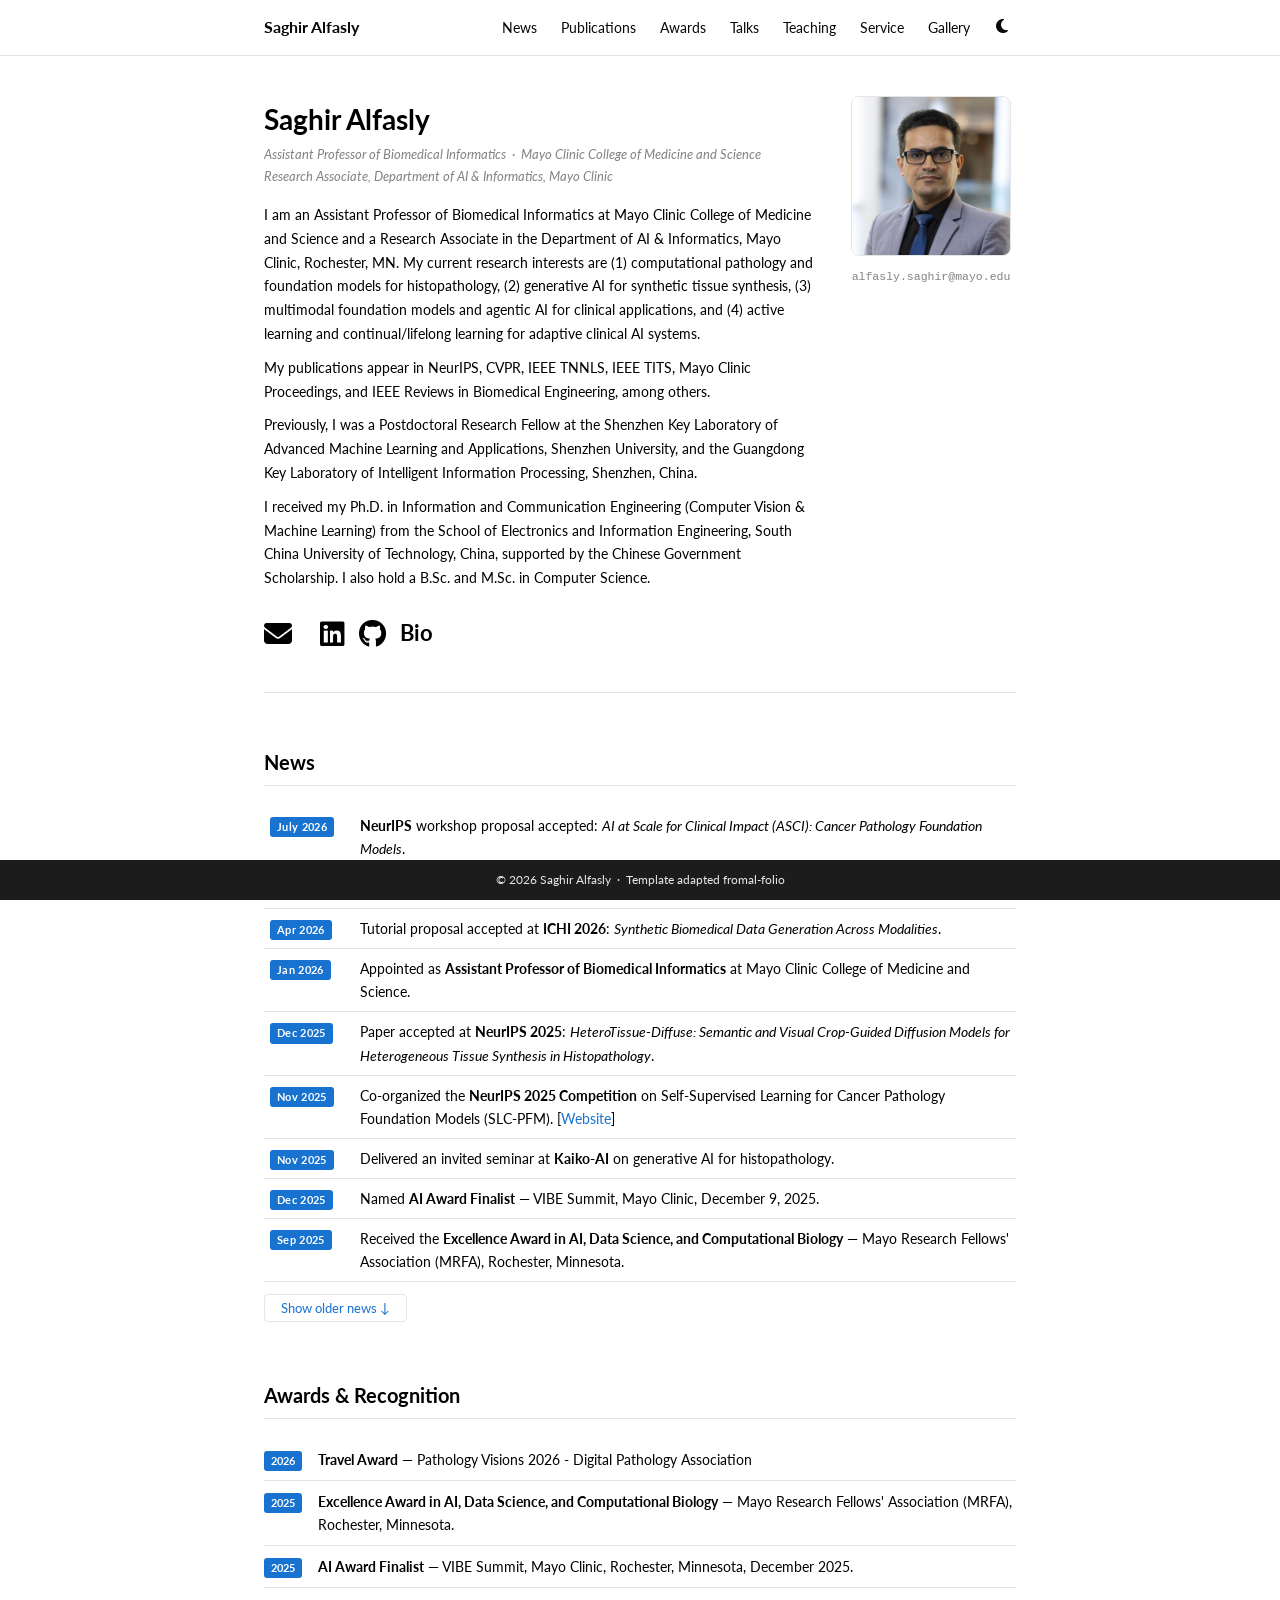
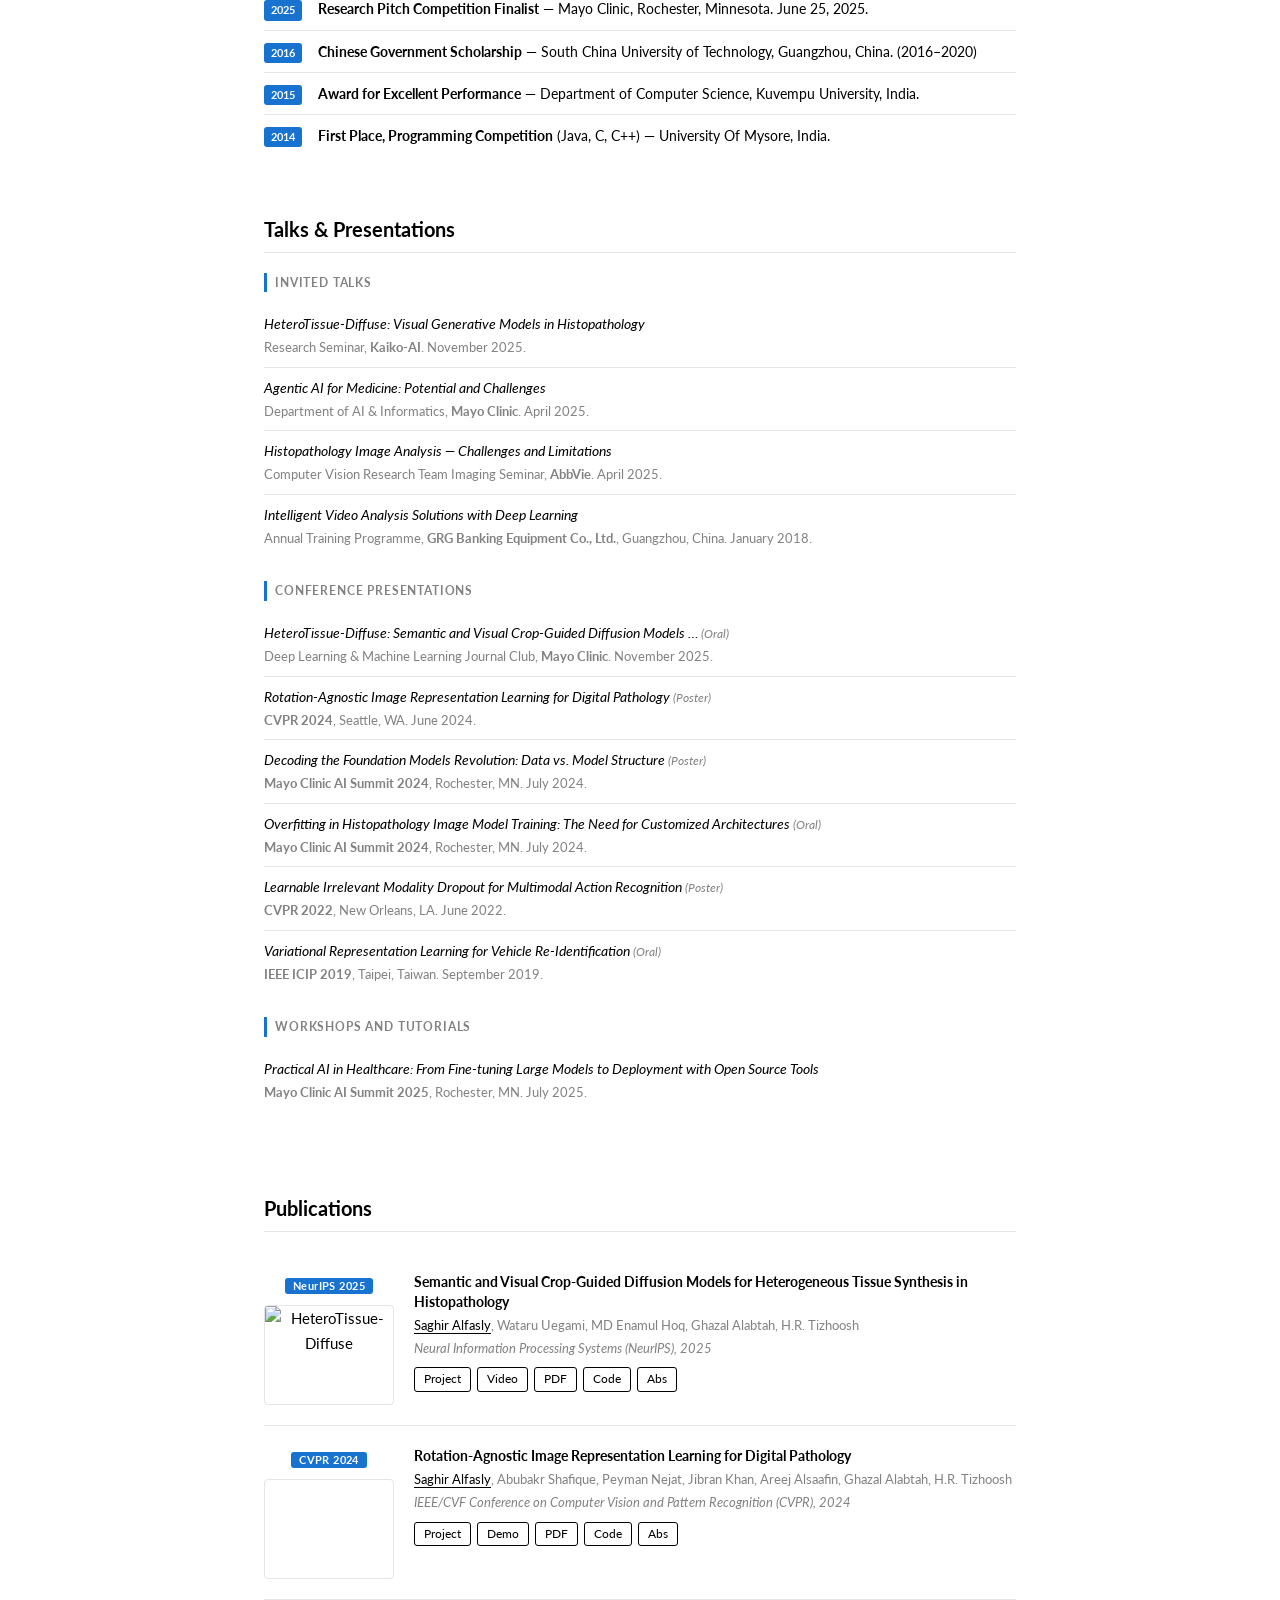
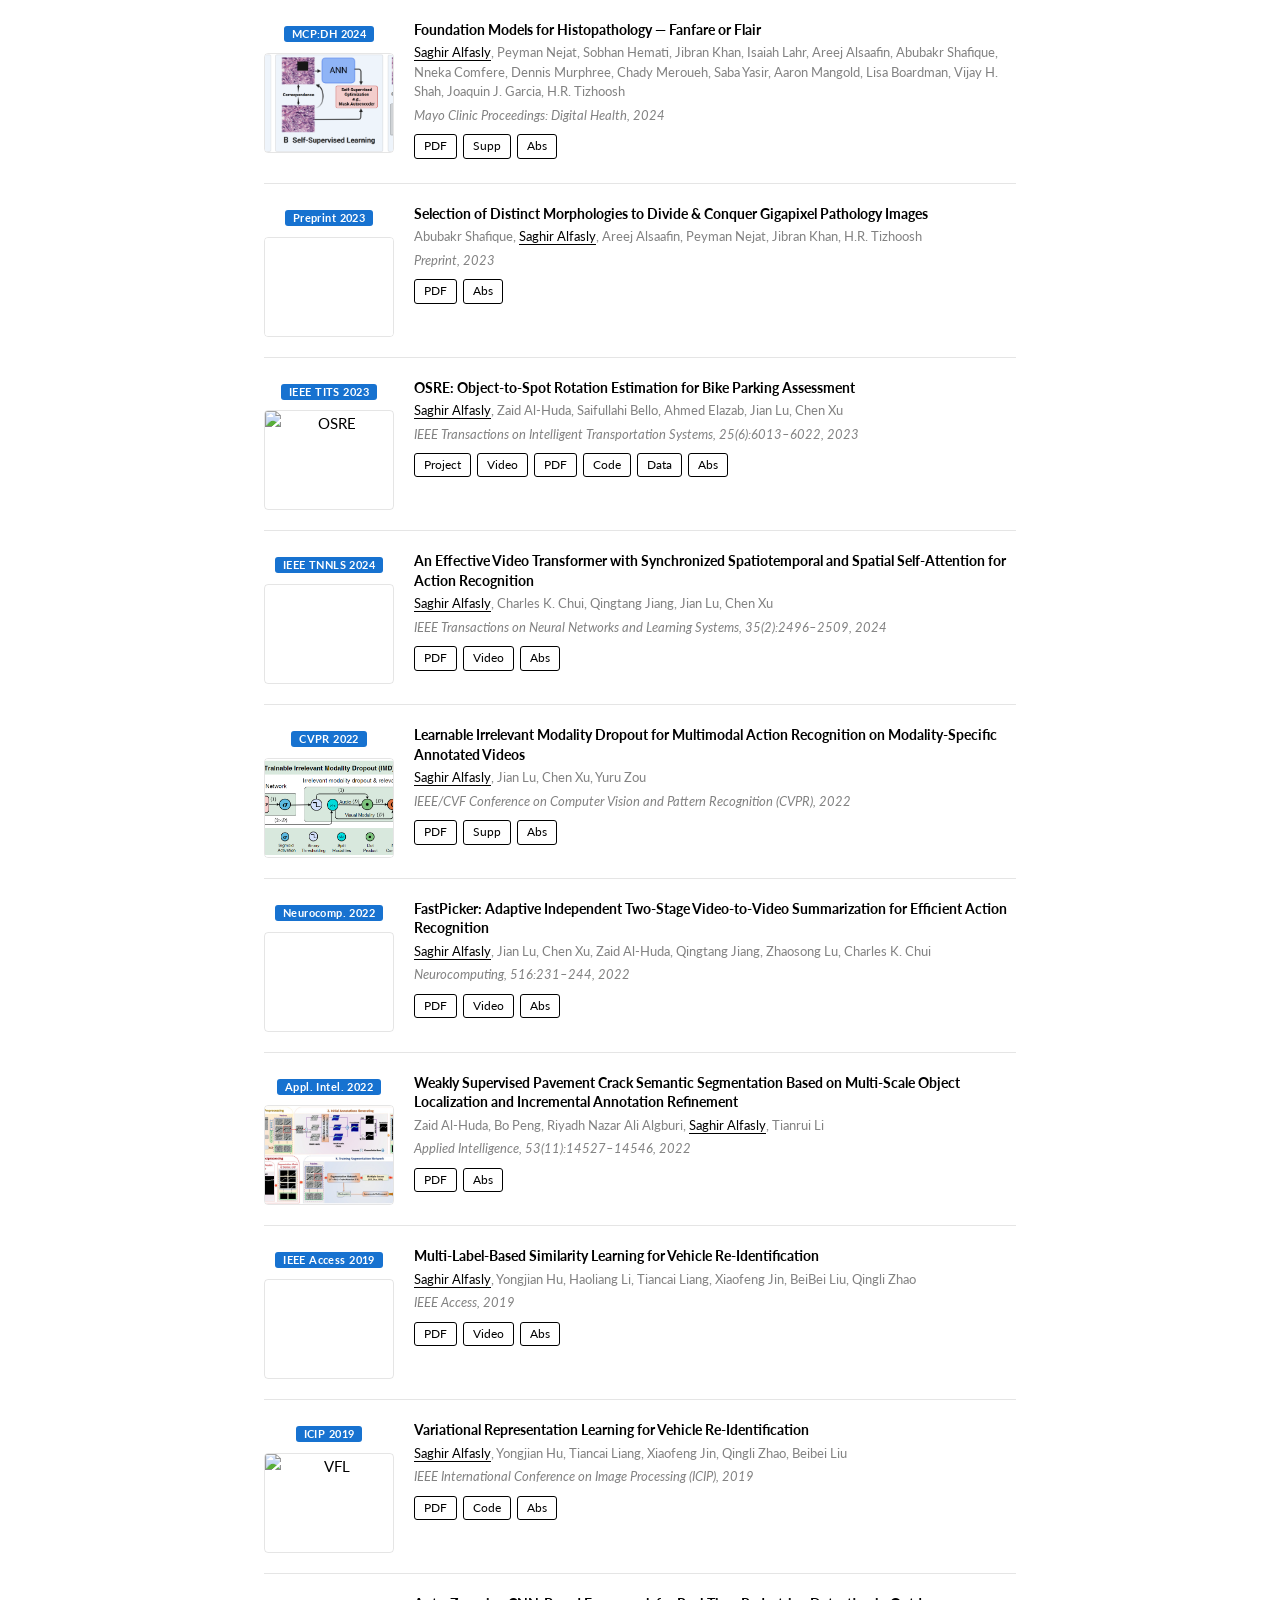
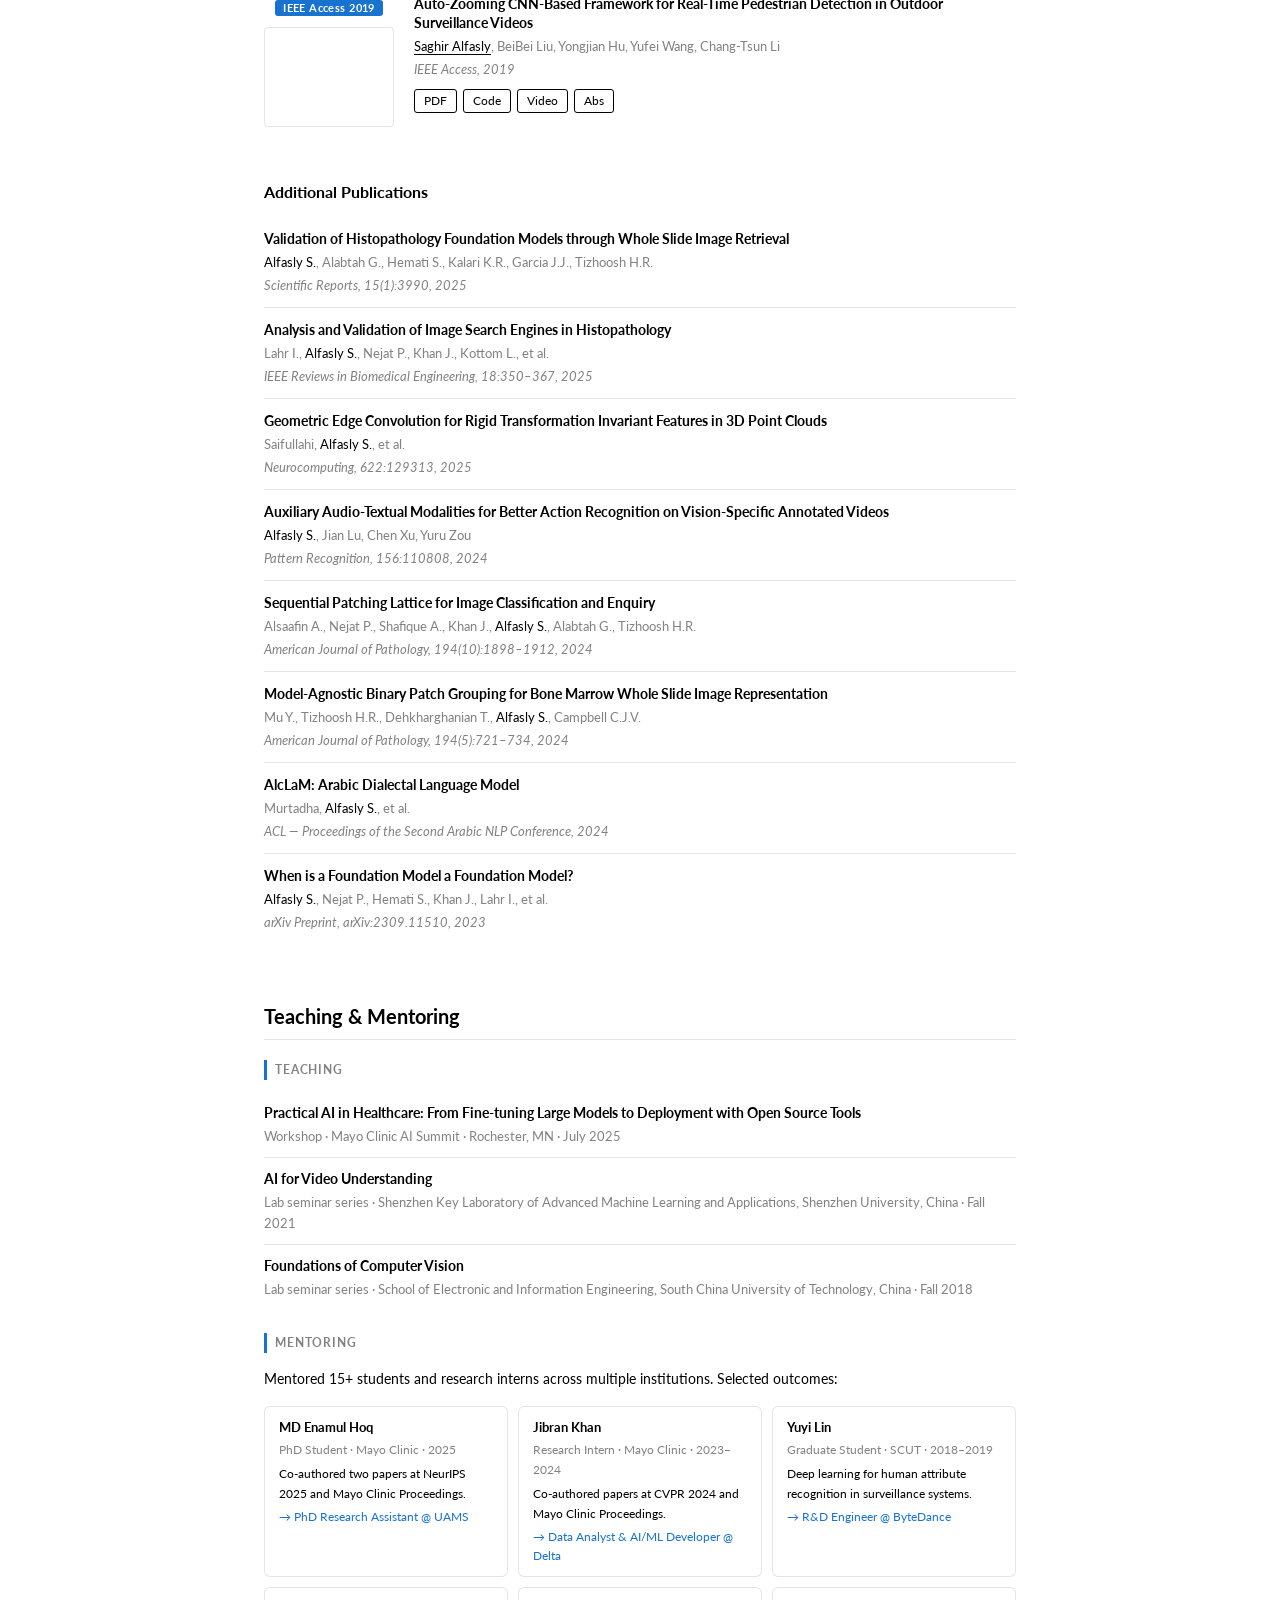
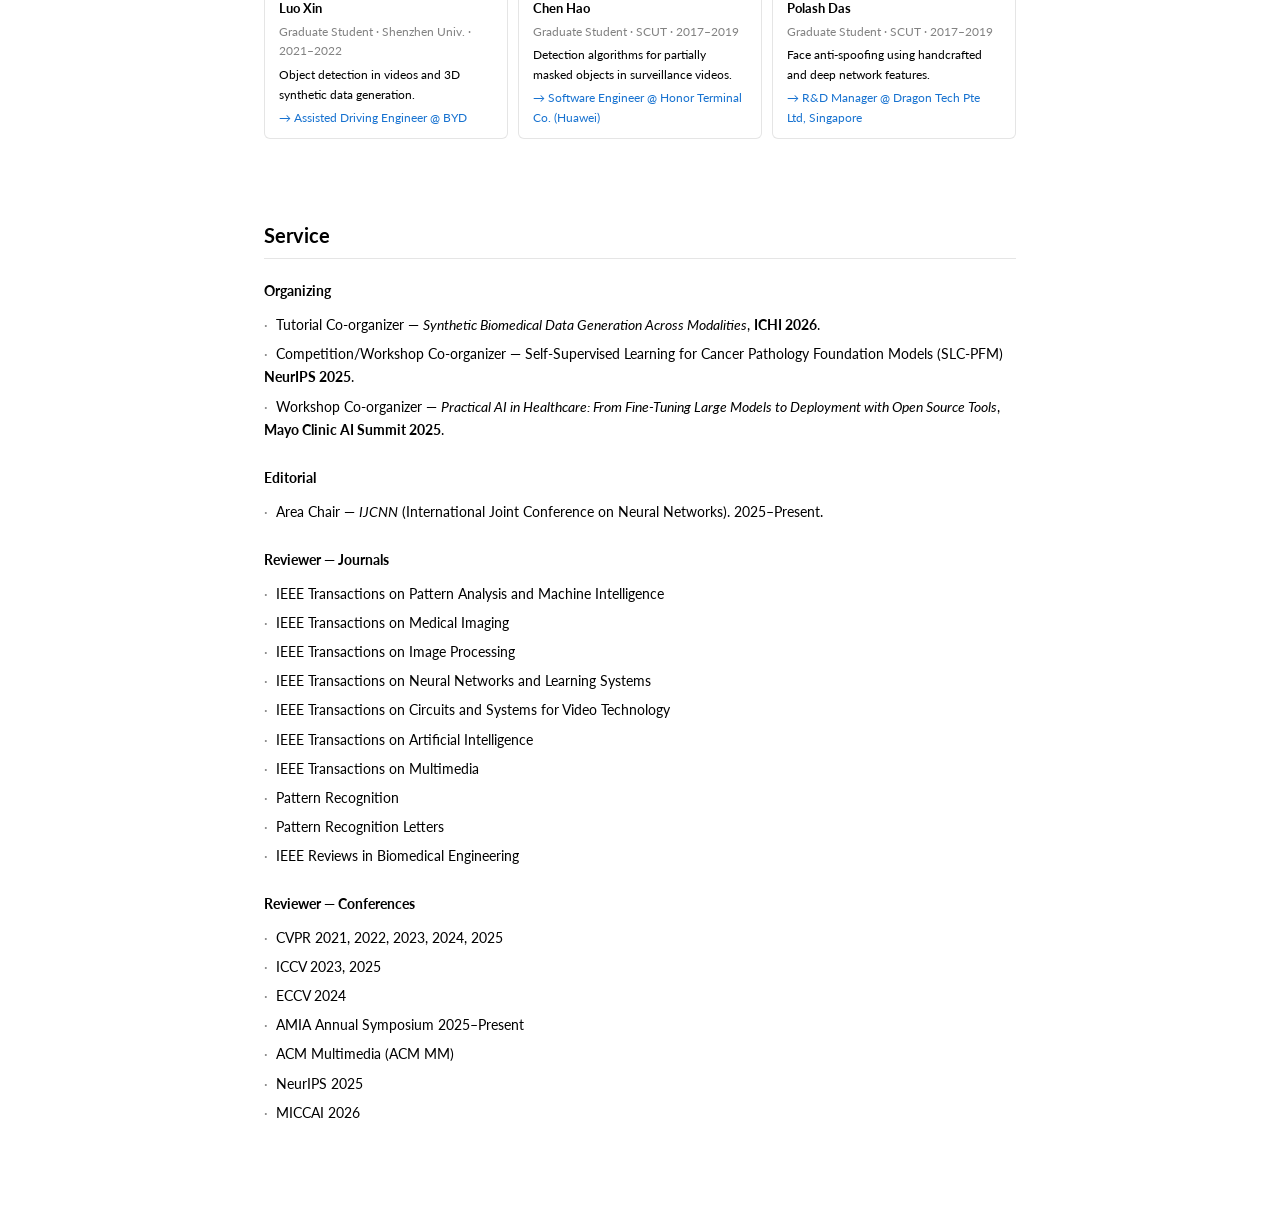
==== index.html @ 88659943 "Update index.html" ====
<!DOCTYPE HTML>
<html lang="en" data-theme="light">
<head>
  <meta charset="UTF-8">
  <meta name="viewport" content="width=device-width, initial-scale=1">
  <meta name="author" content="Saghir Alfasly">
  <meta name="description" content="Saghir Alfasly — Assistant Professor of Biomedical Informatics, Mayo Clinic College of Medicine and Science. Research in computational pathology, generative AI, and histopathology image analysis.">
  <title>Saghir Alfasly</title>

  <!-- Font Awesome 6 (icons) -->
  <link rel="stylesheet" href="https://cdnjs.cloudflare.com/ajax/libs/font-awesome/6.5.1/css/all.min.css">
  <!-- Academicons (Google Scholar, CV icons) -->
  <link rel="stylesheet" href="https://cdn.jsdelivr.net/gh/jpswalsh/academicons@1/css/academicons.min.css">
  <!-- Google Fonts: Lato -->
  <link rel="preconnect" href="https://fonts.googleapis.com">
  <link href="https://fonts.googleapis.com/css2?family=Lato:ital,wght@0,300;0,400;0,700;1,400&display=swap" rel="stylesheet">
  <!-- Page stylesheet -->
  <link rel="stylesheet" href="stylesheet.css">

  <link rel="icon" href="images/logo.jpg" type="image/jpeg">
</head>

<body>

<!-- ═══════════════════════════════════════
     NAVBAR
════════════════════════════════════════ -->
<nav class="navbar">
  <div class="navbar-inner">
    <a class="navbar-brand" href="#">Saghir Alfasly</a>

    <div class="nav-collapse" id="nav-collapse">
      <ul class="navbar-links">
        <li><a href="#news">News</a></li>
        <li><a href="#research">Publications</a></li>
        <li><a href="#awards">Awards</a></li>
        <li><a href="#talks">Talks</a></li>
        <li><a href="#teaching">Teaching</a></li>
        <li><a href="#service">Service</a></li>
        <li><a href="gallery.html">Gallery</a></li>
      </ul>
      <button class="theme-toggle" id="theme-toggle" title="Toggle dark/light mode" aria-label="Toggle theme">
        <i class="fa-solid fa-moon" id="theme-icon"></i>
      </button>
    </div>

    <button class="nav-hamburger" id="nav-hamburger" aria-label="Open navigation">
      <span></span><span></span><span></span>
    </button>
  </div>
</nav>

<!-- Progress bar -->
<div class="progress-bar-wrap">
  <div class="progress-bar-fill" id="progress-fill"></div>
</div>


<!-- ═══════════════════════════════════════
     MAIN
════════════════════════════════════════ -->
<div class="page-container">

  <!-- ── ABOUT ───────────────────────── -->
  <div class="about-section" id="about">

    <div class="about-body">
      <div class="about-name">Saghir Alfasly</div>
      <div class="about-position">
        Assistant Professor of Biomedical Informatics &nbsp;·&nbsp; Mayo Clinic College of Medicine and Science<br>
        Research Associate, Department of AI &amp; Informatics, Mayo Clinic
      </div>

      <p>
        I am an Assistant Professor of Biomedical Informatics at Mayo Clinic College of Medicine and Science and a Research Associate in the Department of AI &amp; Informatics, Mayo Clinic, Rochester, MN. My current research interests are (1) computational pathology and foundation models for histopathology, (2) generative AI for synthetic tissue synthesis, (3) multimodal foundation models and agentic AI for clinical applications, and (4) active learning and continual/lifelong learning for adaptive clinical AI systems.
      </p>
      <p>
        My publications appear in NeurIPS, CVPR, IEEE TNNLS, IEEE TITS, Mayo Clinic Proceedings, and IEEE Reviews in Biomedical Engineering, among others.
      </p>
      <p>
        Previously, I was a Postdoctoral Research Fellow at the Shenzhen Key Laboratory of Advanced Machine Learning and Applications, Shenzhen University, and the Guangdong Key Laboratory of Intelligent Information Processing, Shenzhen, China.
      </p>
      <p>
        I received my Ph.D. in Information and Communication Engineering (Computer Vision &amp; Machine Learning) from the School of Electronics and Information Engineering, South China University of Technology, China, supported by the Chinese Government Scholarship. I also hold a B.Sc. and M.Sc. in Computer Science.
      </p>

      <!-- Social icons -->
      <div class="social-icons">
        <a href="mailto:alfasly.saghir@mayo.edu" title="Email"><i class="fas fa-envelope"></i></a>
        <a href="https://scholar.google.com/citations?user=BTFNIwYAAAAJ&hl=en" title="Google Scholar"><i class="ai ai-google-scholar"></i></a>
        <a href="https://www.linkedin.com/in/saghir-alfasly-861a7013a/" title="LinkedIn"><i class="fab fa-linkedin"></i></a>
        <a href="https://github.com/saghiralfasly/" title="GitHub"><i class="fab fa-github"></i></a>
<a href="data/SaghirAlfasly-bio.txt" title="Bio" style="font-size:22px;font-weight:700;">Bio</a>
      </div>
    </div>

    <div class="profile-card">
      <img src="images/SaghirProfile3.jpeg" alt="Saghir Alfasly">
      <div class="profile-info">
        <p>alfasly.saghir@mayo.edu</p>
        <!-- <p>Rochester, MN 55904</p> -->
      </div>
    </div>

  </div><!-- /about -->


  <!-- ── NEWS ─────────────────────────── -->
  <div class="section" id="news">
    <h2 class="section-heading">News</h2>
    <table class="news-table">
      <tbody>
        <tr>
          <td class="news-date-cell"><span class="news-badge">July 2026</span></td>
          <td> <strong>NeurIPS</strong> workshop proposal accepted: <em>AI at Scale for Clinical Impact (ASCI): Cancer Pathology Foundation Models</em>.</td>
        </tr>
        <tr>
          <td class="news-date-cell"><span class="news-badge">July 2026</span></td>
          <td> Awarded the <strong>Travel award</strong> - Pathology Visions 2026 - Digital Pathology Association</td>
        </tr>
        <tr>
          <td class="news-date-cell"><span class="news-badge">Apr 2026</span></td>
          <td>Tutorial proposal accepted at <strong>ICHI 2026</strong>: <em>Synthetic Biomedical Data Generation Across Modalities</em>.</td>
        </tr>
        <tr>
          <td class="news-date-cell"><span class="news-badge">Jan 2026</span></td>
          <td>Appointed as <strong>Assistant Professor of Biomedical Informatics</strong> at Mayo Clinic College of Medicine and Science.</td>
        </tr>
        <tr>
          <td class="news-date-cell"><span class="news-badge">Dec 2025</span></td>
          <td>Paper accepted at <strong>NeurIPS 2025</strong>: <em>HeteroTissue-Diffuse: Semantic and Visual Crop-Guided Diffusion Models for Heterogeneous Tissue Synthesis in Histopathology</em>.</td>
        </tr>
        <tr>
          <td class="news-date-cell"><span class="news-badge">Nov 2025</span></td>
          <td>Co-organized the <strong>NeurIPS 2025 Competition</strong> on Self-Supervised Learning for Cancer Pathology Foundation Models (SLC-PFM). [<a href="https://deeplearningpathology.org/">Website</a>]</td>
        </tr>
        <tr>
          <td class="news-date-cell"><span class="news-badge">Nov 2025</span></td>
          <td>Delivered an invited seminar at <strong>Kaiko-AI</strong> on generative AI for histopathology.</td>
        </tr>
        <tr>
          <td class="news-date-cell"><span class="news-badge">Dec 2025</span></td>
          <td>Named <strong>AI Award Finalist</strong> — VIBE Summit, Mayo Clinic, December 9, 2025.</td>
        </tr>
        <tr>
          <td class="news-date-cell"><span class="news-badge">Sep 2025</span></td>
          <td>Received the <strong>Excellence Award in AI, Data Science, and Computational Biology</strong> — Mayo Research Fellows' Association (MRFA), Rochester, Minnesota.</td>
        </tr>
        <!-- Older — hidden by default -->
        <tr class="news-more-row">
          <td class="news-date-cell"><span class="news-badge">Jun 2025</span></td>
          <td>Finalist in the <strong>Research Pitch Competition</strong> — Mayo Clinic, June 25, 2025.</td>
        </tr>
        <tr class="news-more-row">
          <td class="news-date-cell"><span class="news-badge">Jul 2025</span></td>
          <td>Organized and delivered hands-on workshop: <em>Practical AI in Healthcare: From Fine-tuning Large Models to Deployment with Open Source Tools</em> — <strong>Mayo Clinic AI Summit 2025</strong>.</td>
        </tr>
        <tr class="news-more-row">
          <td class="news-date-cell"><span class="news-badge">Apr 2025</span></td>
          <td>Invited seminar at <strong>AbbVie</strong> (Computer Vision Research Team): <em>Histopathology Image Analysis — Challenges and Limitations</em>.</td>
        </tr>
        <tr class="news-more-row">
          <td class="news-date-cell"><span class="news-badge">Feb 2025</span></td>
          <td>Paper published in <strong>Scientific Reports</strong>: <em>Validation of Histopathology Foundation Models through Whole Slide Image Retrieval</em>.</td>
        </tr>
        <tr class="news-more-row">
          <td class="news-date-cell"><span class="news-badge">Jan 2025</span></td>
          <td>Paper published in <strong>IEEE Reviews in Biomedical Engineering</strong>: <em>Analysis and Validation of Image Search Engines in Histopathology</em>.</td>
        </tr>
      </tbody>
    </table>
    <button class="show-more-btn" id="news-btn" onclick="toggleNews()">Show older news ↓</button>
  </div>

 
  <!-- ── AWARDS ────────────────────────── -->
  <div class="section" id="awards">
    <h2 class="section-heading">Awards &amp; Recognition</h2>
    <div class="award-row">
      <span class="award-yr">2026</span>
      <div class="award-desc"><strong>Travel Award</strong> — Pathology Visions 2026 - Digital Pathology Association</div>
    </div>
    <div class="award-row">
      <span class="award-yr">2025</span>
      <div class="award-desc"><strong>Excellence Award in AI, Data Science, and Computational Biology</strong> — Mayo Research Fellows' Association (MRFA), Rochester, Minnesota.</div>
    </div>
    <div class="award-row">
      <span class="award-yr">2025</span>
      <div class="award-desc"><strong>AI Award Finalist</strong> — VIBE Summit, Mayo Clinic, Rochester, Minnesota, December 2025.</div>
    </div>
    <div class="award-row">
      <span class="award-yr">2025</span>
      <div class="award-desc"><strong>Research Pitch Competition Finalist</strong> — Mayo Clinic, Rochester, Minnesota. June 25, 2025.</div>
    </div>
    <div class="award-row">
      <span class="award-yr">2016</span>
      <div class="award-desc"><strong>Chinese Government Scholarship</strong> — South China University of Technology, Guangzhou, China. (2016–2020)</div>
    </div>
    <div class="award-row">
      <span class="award-yr">2015</span>
      <div class="award-desc"><strong>Award for Excellent Performance</strong> — Department of Computer Science, Kuvempu University, India.</div>
    </div>
    <div class="award-row">
      <span class="award-yr">2014</span>
      <div class="award-desc"><strong>First Place, Programming Competition</strong> (Java, C, C++) — University Of Mysore, India.</div>
    </div>
  </div>


  <!-- ── TALKS ─────────────────────────── -->
  <div class="section" id="talks">
    <h2 class="section-heading">Talks &amp; Presentations</h2>

    <div class="talk-group">
      <div class="talk-group-label">Invited Talks</div>
      <div class="talk-row">
        <div class="talk-title"><em>HeteroTissue-Diffuse: Visual Generative Models in Histopathology</em></div>
        <div class="talk-meta">Research Seminar, <strong>Kaiko-AI</strong>. November 2025.</div>
      </div>
      <div class="talk-row">
        <div class="talk-title"><em>Agentic AI for Medicine: Potential and Challenges</em></div>
        <div class="talk-meta">Department of AI &amp; Informatics, <strong>Mayo Clinic</strong>. April 2025.</div>
      </div>
      <div class="talk-row">
        <div class="talk-title"><em>Histopathology Image Analysis — Challenges and Limitations</em></div>
        <div class="talk-meta">Computer Vision Research Team Imaging Seminar, <strong>AbbVie</strong>. April 2025.</div>
      </div>
      <div class="talk-row">
        <div class="talk-title"><em>Intelligent Video Analysis Solutions with Deep Learning</em></div>
        <div class="talk-meta">Annual Training Programme, <strong>GRG Banking Equipment Co., Ltd.</strong>, Guangzhou, China. January 2018.</div>
      </div>
    </div>

    <div class="talk-group">
      <div class="talk-group-label">Conference Presentations</div>
      <div class="talk-row">
        <div class="talk-title"><em>HeteroTissue-Diffuse: Semantic and Visual Crop-Guided Diffusion Models …</em> <span style="color:var(--text-light);font-size:12px;">(Oral)</span></div>
        <div class="talk-meta">Deep Learning &amp; Machine Learning Journal Club, <strong>Mayo Clinic</strong>. November 2025.</div>
      </div>
      <div class="talk-row">
        <div class="talk-title"><em>Rotation-Agnostic Image Representation Learning for Digital Pathology</em> <span style="color:var(--text-light);font-size:12px;">(Poster)</span></div>
        <div class="talk-meta"><strong>CVPR 2024</strong>, Seattle, WA. June 2024.</div>
      </div>
      <div class="talk-row">
        <div class="talk-title"><em>Decoding the Foundation Models Revolution: Data vs. Model Structure</em> <span style="color:var(--text-light);font-size:12px;">(Poster)</span></div>
        <div class="talk-meta"><strong>Mayo Clinic AI Summit 2024</strong>, Rochester, MN. July 2024.</div>
      </div>
      <div class="talk-row">
        <div class="talk-title"><em>Overfitting in Histopathology Image Model Training: The Need for Customized Architectures</em> <span style="color:var(--text-light);font-size:12px;">(Oral)</span></div>
        <div class="talk-meta"><strong>Mayo Clinic AI Summit 2024</strong>, Rochester, MN. July 2024.</div>
      </div>
      <div class="talk-row">
        <div class="talk-title"><em>Learnable Irrelevant Modality Dropout for Multimodal Action Recognition</em> <span style="color:var(--text-light);font-size:12px;">(Poster)</span></div>
        <div class="talk-meta"><strong>CVPR 2022</strong>, New Orleans, LA. June 2022.</div>
      </div>
      <div class="talk-row">
        <div class="talk-title"><em>Variational Representation Learning for Vehicle Re-Identification</em> <span style="color:var(--text-light);font-size:12px;">(Oral)</span></div>
        <div class="talk-meta"><strong>IEEE ICIP 2019</strong>, Taipei, Taiwan. September 2019.</div>
      </div>
    </div>

    <div class="talk-group">
      <div class="talk-group-label">Workshops and Tutorials</div>
      <div class="talk-row">
        <div class="talk-title"><em>Practical AI in Healthcare: From Fine-tuning Large Models to Deployment with Open Source Tools</em></div>
        <div class="talk-meta"><strong>Mayo Clinic AI Summit 2025</strong>, Rochester, MN. July 2025.</div>
      </div>
    </div>
  </div>

  

  <!-- ── RESEARCH ──────────────────────── -->
  <div class="section" id="research">
    <h2 class="section-heading">Publications</h2>

    <ul class="pub-list">

      <!-- ── HeteroTissue-Diffuse ── -->
      <li class="pub-entry">
        <div class="pub-thumb-col">
          <div class="pub-venue-badge"><abbr>NeurIPS 2025</abbr></div>
          <img src="images/demo_gif.gif" alt="HeteroTissue-Diffuse">
        </div>
        <div class="pub-content">
          <div class="pub-title">
            <a href="https://arxiv.org/abs/2509.17847">Semantic and Visual Crop-Guided Diffusion Models for Heterogeneous Tissue Synthesis in Histopathology</a>
          </div>
          <div class="pub-authors">
            <span class="self">Saghir Alfasly</span>, Wataru Uegami, MD Enamul Hoq, Ghazal Alabtah, H.R. Tizhoosh
          </div>
          <div class="pub-venue-text"><em>Neural Information Processing Systems (NeurIPS)</em>, 2025</div>
          <div class="pub-links">
            <a class="tag-btn" href="https://kimialabmayo.github.io/hetero_tissue_diffuse_page/">Project</a>
            <a class="tag-btn" href="https://www.youtube.com/watch?v=772rqnARBTI">Video</a>
            <a class="tag-btn" href="https://arxiv.org/abs/2509.17847">PDF</a>
            <a class="tag-btn" href="https://github.com/KimiaLabMayo">Code</a>
            <button class="tag-btn abs-btn">Abs</button>
          </div>
          <div class="pub-abstract">
            HeteroTissue-Diffuse is a latent diffusion framework for synthesizing histopathology images that preserve tissue heterogeneity and fine morphological detail. A novel conditioning mechanism scales to both annotated and unannotated datasets, enabling realistic, diverse, and annotated synthetic tissue slides for training data augmentation and privacy-preserving model development.
          </div>
        </div>
      </li>

      <!-- ── PathDino ── -->
      <li class="pub-entry">
        <div class="pub-thumb-col">
          <div class="pub-venue-badge"><abbr>CVPR 2024</abbr></div>
          <video width="130" height="100" muted autoplay loop style="object-fit:cover;border-radius:4px;border:1px solid var(--divider);">
            <source src="images/PathDino.mp4" type="video/mp4">
          </video>
        </div>
        <div class="pub-content">
          <div class="pub-title">
            <a href="https://arxiv.org/abs/2311.08359">Rotation-Agnostic Image Representation Learning for Digital Pathology</a>
          </div>
          <div class="pub-authors">
            <span class="self">Saghir Alfasly</span>, Abubakr Shafique, Peyman Nejat, Jibran Khan, Areej Alsaafin, Ghazal Alabtah, H.R. Tizhoosh
          </div>
          <div class="pub-venue-text"><em>IEEE/CVF Conference on Computer Vision and Pattern Recognition (CVPR)</em>, 2024</div>
          <div class="pub-links">
            <a class="tag-btn" href="https://kimialabmayo.github.io/PathDino-Page/">Project</a>
            <a class="tag-btn" href="https://huggingface.co/spaces/Saghir/PathDino">Demo</a>
            <a class="tag-btn" href="https://arxiv.org/pdf/2311.08359v2.pdf">PDF</a>
            <a class="tag-btn" href="https://github.com/KimiaLabMayo/PathDino">Code</a>
            <button class="tag-btn abs-btn">Abs</button>
          </div>
          <div class="pub-abstract">
            PathDino is a compact histopathology Transformer (~9M parameters) with rotation-invariant representations. Introduces HistoRotate (360° augmentation) and a fast patch selection (FPS) method that preserves spatial distribution while reducing computation. Achieves competitive performance with models 10× larger.
          </div>
        </div>
      </li>

      <!-- ── Foundation Models ── -->
      <li class="pub-entry">
        <div class="pub-thumb-col">
          <div class="pub-venue-badge"><abbr>MCP:DH 2024</abbr></div>
          <img src="images/FM.jpg" alt="Foundation Models for Histopathology">
        </div>
        <div class="pub-content">
          <div class="pub-title">
            <a href="https://www.sciencedirect.com/science/article/pii/S2949761224000142">Foundation Models for Histopathology — Fanfare or Flair</a>
          </div>
          <div class="pub-authors">
            <span class="self">Saghir Alfasly</span>, Peyman Nejat, Sobhan Hemati, Jibran Khan, Isaiah Lahr, Areej Alsaafin, Abubakr Shafique, Nneka Comfere, Dennis Murphree, Chady Meroueh, Saba Yasir, Aaron Mangold, Lisa Boardman, Vijay H. Shah, Joaquin J. Garcia, H.R. Tizhoosh
          </div>
          <div class="pub-venue-text"><em>Mayo Clinic Proceedings: Digital Health</em>, 2024</div>
          <div class="pub-links">
            <a class="tag-btn" href="https://www.sciencedirect.com/science/article/pii/S2949761224000142">PDF</a>
            <a class="tag-btn" href="https://ars.els-cdn.com/content/image/1-s2.0-S2949761224000142-mmc1.pdf">Supp</a>
            <button class="tag-btn abs-btn">Abs</button>
          </div>
          <div class="pub-abstract">
            Rigorous evaluation of CLIP-based foundation models (PLIP, BiomedCLIP) against domain-specific histopathology models across 8 diverse datasets (4 Mayo Clinic internal + 4 public: PANDA, BRACS, CAMELYON16, DigestPath). Domain-specific models such as DinoSSLPath and KimiaNet consistently outperform general-purpose foundation models, underscoring the importance of curated, domain-specific training data.
          </div>
        </div>
      </li>

      <!-- ── SDM ── -->
      <li class="pub-entry">
        <div class="pub-thumb-col">
          <div class="pub-venue-badge"><abbr>Preprint 2023</abbr></div>
          <img src="images/SDM.gif" alt="SDM">
        </div>
        <div class="pub-content">
          <div class="pub-title">
            <a href="https://arxiv.org/abs/2311.09902">Selection of Distinct Morphologies to Divide &amp; Conquer Gigapixel Pathology Images</a>
          </div>
          <div class="pub-authors">
            Abubakr Shafique, <span class="self">Saghir Alfasly</span>, Areej Alsaafin, Peyman Nejat, Jibran Khan, H.R. Tizhoosh
          </div>
          <div class="pub-venue-text"><em>Preprint</em>, 2023</div>
          <div class="pub-links">
            <a class="tag-btn" href="https://arxiv.org/abs/2311.09902">PDF</a>
            <button class="tag-btn abs-btn">Abs</button>
          </div>
          <div class="pub-abstract">
            SDM: a patch selection method for whole-slide images that minimizes patch count while capturing all morphological variations. Outperforms state-of-the-art methods without requiring parameter tuning, enabling more efficient representation learning on gigapixel images.
          </div>
        </div>
      </li>

      <!-- ── OSRE ── -->
      <li class="pub-entry">
        <div class="pub-thumb-col">
          <div class="pub-venue-badge"><abbr>IEEE TITS 2023</abbr></div>
          <img src="images/OSRE.gif" alt="OSRE">
        </div>
        <div class="pub-content">
          <div class="pub-title">
            <a href="https://ieeexplore.ieee.org/document/10323254">OSRE: Object-to-Spot Rotation Estimation for Bike Parking Assessment</a>
          </div>
          <div class="pub-authors">
            <span class="self">Saghir Alfasly</span>, Zaid Al-Huda, Saifullahi Bello, Ahmed Elazab, Jian Lu, Chen Xu
          </div>
          <div class="pub-venue-text"><em>IEEE Transactions on Intelligent Transportation Systems</em>, 25(6):6013–6022, 2023</div>
          <div class="pub-links">
            <a class="tag-btn" href="https://saghiralfasly.github.io/OSRE-Project/">Project</a>
            <a class="tag-btn" href="https://www.youtube.com/watch?v=W-ifWAbRwpM">Video</a>
            <a class="tag-btn" href="https://ieeexplore.ieee.org/document/10323254">PDF</a>
            <a class="tag-btn" href="https://github.com/saghiralfasly/OSRE">Code</a>
            <a class="tag-btn" href="https://github.com/saghiralfasly/SynthBRSet">Data</a>
            <button class="tag-btn abs-btn">Abs</button>
          </div>
          <div class="pub-abstract">
            OSRE estimates a parked bike's rotation relative to its designated parking spot using 3D graphics and computer vision. Enables intelligent surveillance systems, bike-sharing management, and smart city applications. Introduces a synthetic dataset (SynthBRSet) for training and evaluation.
          </div>
        </div>
      </li>

      <!-- ── SSTSA ── -->
      <li class="pub-entry">
        <div class="pub-thumb-col">
          <div class="pub-venue-badge"><abbr>IEEE TNNLS 2024</abbr></div>
          <video width="130" height="100" muted autoplay loop style="object-fit:cover;border-radius:4px;border:1px solid var(--divider);">
            <source src="images/SSTSA.mp4" type="video/mp4">
          </video>
        </div>
        <div class="pub-content">
          <div class="pub-title">
            <a href="https://ieeexplore.ieee.org/document/9834306/">An Effective Video Transformer with Synchronized Spatiotemporal and Spatial Self-Attention for Action Recognition</a>
          </div>
          <div class="pub-authors">
            <span class="self">Saghir Alfasly</span>, Charles K. Chui, Qingtang Jiang, Jian Lu, Chen Xu
          </div>
          <div class="pub-venue-text"><em>IEEE Transactions on Neural Networks and Learning Systems</em>, 35(2):2496–2509, 2024</div>
          <div class="pub-links">
            <a class="tag-btn" href="https://ieeexplore.ieee.org/document/9834306/">PDF</a>
            <a class="tag-btn" href="https://www.youtube.com/watch?v=E0PP6AtkbVE">Video</a>
            <button class="tag-btn abs-btn">Abs</button>
          </div>
          <div class="pub-abstract">
            SSTSA: a novel spatiotemporal attention scheme combining temporal and spatial multi-headed self-attention modules in a synchronized manner for efficient and effective video action recognition, outperforming prior transformer-based methods.
          </div>
        </div>
      </li>

      <!-- ── IMD ── -->
      <li class="pub-entry">
        <div class="pub-thumb-col">
          <div class="pub-venue-badge"><abbr>CVPR 2022</abbr></div>
          <img src="images/IMD.jpg" alt="IMD">
        </div>
        <div class="pub-content">
          <div class="pub-title">
            <a href="https://openaccess.thecvf.com/content/CVPR2022/html/Alfasly_Learnable_Irrelevant_Modality_Dropout_for_Multimodal_Action_Recognition_on_Modality-Specific_CVPR_2022_paper.html">Learnable Irrelevant Modality Dropout for Multimodal Action Recognition on Modality-Specific Annotated Videos</a>
          </div>
          <div class="pub-authors">
            <span class="self">Saghir Alfasly</span>, Jian Lu, Chen Xu, Yuru Zou
          </div>
          <div class="pub-venue-text"><em>IEEE/CVF Conference on Computer Vision and Pattern Recognition (CVPR)</em>, 2022</div>
          <div class="pub-links">
            <a class="tag-btn" href="https://openaccess.thecvf.com/content/CVPR2022/html/Alfasly_Learnable_Irrelevant_Modality_Dropout_for_Multimodal_Action_Recognition_on_Modality-Specific_CVPR_2022_paper.html">PDF</a>
            <a class="tag-btn" href="https://openaccess.thecvf.com/content/CVPR2022/supplemental/Alfasly_Learnable_Irrelevant_Modality_CVPR_2022_supplemental.pdf">Supp</a>
            <button class="tag-btn abs-btn">Abs</button>
          </div>
          <div class="pub-abstract">
            IMD (Irrelevant Modality Dropout): a multimodal learning approach for video action recognition that adaptively identifies and drops audio modalities irrelevant to the visual content, improving recognition on datasets with modality-specific annotations.
          </div>
        </div>
      </li>

      <!-- ── FastPicker ── -->
      <li class="pub-entry">
        <div class="pub-thumb-col">
          <div class="pub-venue-badge"><abbr>Neurocomp. 2022</abbr></div>
          <video width="130" height="100" muted autoplay loop style="object-fit:cover;border-radius:4px;border:1px solid var(--divider);">
            <source src="images/FastPicker.mp4" type="video/mp4">
            <img src="images/FastPicker.jpg" alt="FastPicker">
          </video>
        </div>
        <div class="pub-content">
          <div class="pub-title">
            <a href="https://www.sciencedirect.com/science/article/pii/S0925231222013121">FastPicker: Adaptive Independent Two-Stage Video-to-Video Summarization for Efficient Action Recognition</a>
          </div>
          <div class="pub-authors">
            <span class="self">Saghir Alfasly</span>, Jian Lu, Chen Xu, Zaid Al-Huda, Qingtang Jiang, Zhaosong Lu, Charles K. Chui
          </div>
          <div class="pub-venue-text"><em>Neurocomputing</em>, 516:231–244, 2022</div>
          <div class="pub-links">
            <a class="tag-btn" href="https://www.sciencedirect.com/science/article/pii/S0925231222013121">PDF</a>
            <a class="tag-btn" href="https://www.youtube.com/watch?v=L7QK-asUdKA">Video</a>
            <button class="tag-btn abs-btn">Abs</button>
          </div>
          <div class="pub-abstract">
            A fast, independent, adaptive two-stage algorithm for selecting the most discriminative and representative video frames, significantly reducing dataset size while improving action recognition performance.
          </div>
        </div>
      </li>

      <!-- ── Weakly supervised ── -->
      <li class="pub-entry">
        <div class="pub-thumb-col">
          <div class="pub-venue-badge"><abbr>Appl. Intel. 2022</abbr></div>
          <img src="images/weakly.png" alt="Weakly supervised crack segmentation">
        </div>
        <div class="pub-content">
          <div class="pub-title">
            <a href="https://link.springer.com/article/10.1007/s10489-022-04212-w">Weakly Supervised Pavement Crack Semantic Segmentation Based on Multi-Scale Object Localization and Incremental Annotation Refinement</a>
          </div>
          <div class="pub-authors">
            Zaid Al-Huda, Bo Peng, Riyadh Nazar Ali Algburi, <span class="self">Saghir Alfasly</span>, Tianrui Li
          </div>
          <div class="pub-venue-text"><em>Applied Intelligence</em>, 53(11):14527–14546, 2022</div>
          <div class="pub-links">
            <a class="tag-btn" href="https://link.springer.com/article/10.1007/s10489-022-04212-w">PDF</a>
            <button class="tag-btn abs-btn">Abs</button>
          </div>
          <div class="pub-abstract">
            Weakly supervised segmentation of pavement cracks using multi-scale object localization and iterative annotation refinement, reducing the need for expensive pixel-level labels while achieving competitive segmentation accuracy.
          </div>
        </div>
      </li>

      <!-- ── MLSL ── -->
      <li class="pub-entry">
        <div class="pub-thumb-col">
          <div class="pub-venue-badge"><abbr>IEEE Access 2019</abbr></div>
          <video width="130" height="100" muted autoplay loop style="object-fit:cover;border-radius:4px;border:1px solid var(--divider);">
            <source src="images/mlsl.mp4" type="video/mp4">
          </video>
        </div>
        <div class="pub-content">
          <div class="pub-title">
            <a href="https://ieeexplore.ieee.org/abstract/document/8879470/">Multi-Label-Based Similarity Learning for Vehicle Re-Identification</a>
          </div>
          <div class="pub-authors">
            <span class="self">Saghir Alfasly</span>, Yongjian Hu, Haoliang Li, Tiancai Liang, Xiaofeng Jin, BeiBei Liu, Qingli Zhao
          </div>
          <div class="pub-venue-text"><em>IEEE Access</em>, 2019</div>
          <div class="pub-links">
            <a class="tag-btn" href="https://ieeexplore.ieee.org/abstract/document/8879470/">PDF</a>
            <a class="tag-btn" href="https://youtu.be/grlwdaaYPX4">Video</a>
            <button class="tag-btn abs-btn">Abs</button>
          </div>
          <div class="pub-abstract">
            Multi-label similarity learning framework for vehicle re-identification that exploits label correlations and multi-granularity features for robust cross-camera vehicle matching.
          </div>
        </div>
      </li>

      <!-- ── VFL ── -->
      <li class="pub-entry">
        <div class="pub-thumb-col">
          <div class="pub-venue-badge"><abbr>ICIP 2019</abbr></div>
          <img src="images/VFL.gif" alt="VFL">
        </div>
        <div class="pub-content">
          <div class="pub-title">
            <a href="https://ieeexplore.ieee.org/document/8803366">Variational Representation Learning for Vehicle Re-Identification</a>
          </div>
          <div class="pub-authors">
            <span class="self">Saghir Alfasly</span>, Yongjian Hu, Tiancai Liang, Xiaofeng Jin, Qingli Zhao, Beibei Liu
          </div>
          <div class="pub-venue-text"><em>IEEE International Conference on Image Processing (ICIP)</em>, 2019</div>
          <div class="pub-links">
            <a class="tag-btn" href="https://ieeexplore.ieee.org/document/8803366">PDF</a>
            <a class="tag-btn" href="https://github.com/saghiralfasly/VFL-Vehicle-Re-Id">Code</a>
            <button class="tag-btn abs-btn">Abs</button>
          </div>
          <div class="pub-abstract">
            Variational representation learning for object re-identification. Evaluated on vehicle re-ID, person re-ID, and face recognition benchmarks, demonstrating that variational approaches improve generalization across unseen identities.
          </div>
        </div>
      </li>

      <!-- ── AutoZoom ── -->
      <li class="pub-entry">
        <div class="pub-thumb-col">
          <div class="pub-venue-badge"><abbr>IEEE Access 2019</abbr></div>
          <video width="130" height="100" muted autoplay loop style="object-fit:cover;border-radius:4px;border:1px solid var(--divider);">
            <source src="images/autozoom.mp4" type="video/mp4">
          </video>
        </div>
        <div class="pub-content">
          <div class="pub-title">
            <a href="https://ieeexplore.ieee.org/abstract/document/8781786">Auto-Zooming CNN-Based Framework for Real-Time Pedestrian Detection in Outdoor Surveillance Videos</a>
          </div>
          <div class="pub-authors">
            <span class="self">Saghir Alfasly</span>, BeiBei Liu, Yongjian Hu, Yufei Wang, Chang-Tsun Li
          </div>
          <div class="pub-venue-text"><em>IEEE Access</em>, 2019</div>
          <div class="pub-links">
            <a class="tag-btn" href="https://ieeexplore.ieee.org/abstract/document/8781786">PDF</a>
            <a class="tag-btn" href="https://github.com/saghiralfasly/Lightweight_Baseline_for_Pedestrian_Detector">Code</a>
            <a class="tag-btn" href="https://youtu.be/neRkY86ZYuk">Video</a>
            <button class="tag-btn abs-btn">Abs</button>
          </div>
          <div class="pub-abstract">
            A fast, lightweight, auto-zooming CNN framework for detecting small pedestrians in outdoor surveillance videos, using adaptive zoom and multi-scale feature fusion to improve detection accuracy at varying distances.
          </div>
        </div>
      </li>

    </ul><!-- /pub-list -->

    <!-- More Publications -->
    <h3 style="font-size:16px;font-weight:700;margin-top:32px;margin-bottom:12px;color:var(--text);">Additional Publications</h3>
    <ul class="more-pub-list">

      <li class="more-pub-item">
        <div class="more-pub-title"><a href="https://www.nature.com/articles/s41598-025-87878-z">Validation of Histopathology Foundation Models through Whole Slide Image Retrieval</a></div>
        <div class="more-pub-authors"><span class="self">Alfasly S.</span>, Alabtah G., Hemati S., Kalari K.R., Garcia J.J., Tizhoosh H.R.</div>
        <div class="more-pub-venue">Scientific Reports, 15(1):3990, 2025</div>
      </li>

      <li class="more-pub-item">
        <div class="more-pub-title"><a href="https://ieeexplore.ieee.org/document/10601424">Analysis and Validation of Image Search Engines in Histopathology</a></div>
        <div class="more-pub-authors">Lahr I., <span class="self">Alfasly S.</span>, Nejat P., Khan J., Kottom L., et al.</div>
        <div class="more-pub-venue">IEEE Reviews in Biomedical Engineering, 18:350–367, 2025</div>
      </li>

      <li class="more-pub-item">
        <div class="more-pub-title">Geometric Edge Convolution for Rigid Transformation Invariant Features in 3D Point Clouds</div>
        <div class="more-pub-authors">Saifullahi, <span class="self">Alfasly S.</span>, et al.</div>
        <div class="more-pub-venue">Neurocomputing, 622:129313, 2025</div>
      </li>

      <li class="more-pub-item">
        <div class="more-pub-title">Auxiliary Audio-Textual Modalities for Better Action Recognition on Vision-Specific Annotated Videos</div>
        <div class="more-pub-authors"><span class="self">Alfasly S.</span>, Jian Lu, Chen Xu, Yuru Zou</div>
        <div class="more-pub-venue">Pattern Recognition, 156:110808, 2024</div>
      </li>

      <li class="more-pub-item">
        <div class="more-pub-title">Sequential Patching Lattice for Image Classification and Enquiry</div>
        <div class="more-pub-authors">Alsaafin A., Nejat P., Shafique A., Khan J., <span class="self">Alfasly S.</span>, Alabtah G., Tizhoosh H.R.</div>
        <div class="more-pub-venue">American Journal of Pathology, 194(10):1898–1912, 2024</div>
      </li>

      <li class="more-pub-item">
        <div class="more-pub-title">Model-Agnostic Binary Patch Grouping for Bone Marrow Whole Slide Image Representation</div>
        <div class="more-pub-authors">Mu Y., Tizhoosh H.R., Dehkharghanian T., <span class="self">Alfasly S.</span>, Campbell C.J.V.</div>
        <div class="more-pub-venue">American Journal of Pathology, 194(5):721–734, 2024</div>
      </li>

      <li class="more-pub-item">
        <div class="more-pub-title">AlcLaM: Arabic Dialectal Language Model</div>
        <div class="more-pub-authors">Murtadha, <span class="self">Alfasly S.</span>, et al.</div>
        <div class="more-pub-venue">ACL — Proceedings of the Second Arabic NLP Conference, 2024</div>
      </li>

      <li class="more-pub-item">
        <div class="more-pub-title"><a href="https://arxiv.org/abs/2309.11510">When is a Foundation Model a Foundation Model?</a></div>
        <div class="more-pub-authors"><span class="self">Alfasly S.</span>, Nejat P., Hemati S., Khan J., Lahr I., et al.</div>
        <div class="more-pub-venue">arXiv Preprint, arXiv:2309.11510, 2023</div>
      </li>

    </ul>
  </div><!-- /research -->


  <!-- ── TEACHING & MENTORING ──────────── -->
  <div class="section" id="teaching">
    <h2 class="section-heading">Teaching &amp; Mentoring</h2>

    <div class="talk-group">
      <div class="talk-group-label">Teaching</div>
      <div class="teaching-row">
        <div class="course-name">Practical AI in Healthcare: From Fine-tuning Large Models to Deployment with Open Source Tools</div>
        <div class="course-meta">Workshop · Mayo Clinic AI Summit · Rochester, MN · July 2025</div>
      </div>
      <div class="teaching-row">
        <div class="course-name">AI for Video Understanding</div>
        <div class="course-meta">Lab seminar series · Shenzhen Key Laboratory of Advanced Machine Learning and Applications, Shenzhen University, China · Fall 2021</div>
      </div>
      <div class="teaching-row">
        <div class="course-name">Foundations of Computer Vision</div>
        <div class="course-meta">Lab seminar series · School of Electronic and Information Engineering, South China University of Technology, China · Fall 2018</div>
      </div>
    </div>

    <div class="talk-group">
      <div class="talk-group-label">Mentoring</div>
      <p class="mentoring-note">Mentored 15+ students and research interns across multiple institutions. Selected outcomes:</p>
      <div class="mentee-grid">

        <!-- Mayo Clinic -->
        <div class="mentee-card">
          <div class="mentee-n">MD Enamul Hoq</div>
          <div class="mentee-r">PhD Student · Mayo Clinic · 2025</div>
          <div class="mentee-o">Co-authored two papers at NeurIPS 2025 and Mayo Clinic Proceedings.</div>
          <div class="mentee-now">→ PhD Research Assistant @ UAMS</div>
        </div>
        <div class="mentee-card">
          <div class="mentee-n">Jibran Khan</div>
          <div class="mentee-r">Research Intern · Mayo Clinic · 2023–2024</div>
          <div class="mentee-o">Co-authored papers at CVPR 2024 and Mayo Clinic Proceedings.</div>
          <div class="mentee-now">→ Data Analyst &amp; AI/ML Developer @ Delta</div>
        </div>

        <!-- China -->
        <div class="mentee-card">
          <div class="mentee-n">Yuyi Lin</div>
          <div class="mentee-r">Graduate Student · SCUT · 2018–2019</div>
          <div class="mentee-o">Deep learning for human attribute recognition in surveillance systems.</div>
          <div class="mentee-now">→ R&amp;D Engineer @ ByteDance</div>
        </div>
        <div class="mentee-card">
          <div class="mentee-n">Luo Xin</div>
          <div class="mentee-r">Graduate Student · Shenzhen Univ. · 2021–2022</div>
          <div class="mentee-o">Object detection in videos and 3D synthetic data generation.</div>
          <div class="mentee-now">→ Assisted Driving Engineer @ BYD</div>
        </div>
        <div class="mentee-card">
          <div class="mentee-n">Chen Hao</div>
          <div class="mentee-r">Graduate Student · SCUT · 2017–2019</div>
          <div class="mentee-o">Detection algorithms for partially masked objects in surveillance videos.</div>
          <div class="mentee-now">→ Software Engineer @ Honor Terminal Co. (Huawei)</div>
        </div>
        <div class="mentee-card">
          <div class="mentee-n">Polash Das</div>
          <div class="mentee-r">Graduate Student · SCUT · 2017–2019</div>
          <div class="mentee-o">Face anti-spoofing using handcrafted and deep network features.</div>
          <div class="mentee-now">→ R&amp;D Manager @ Dragon Tech Pte Ltd, Singapore</div>
        </div>

      </div>
    </div>
  </div>


  <!-- ── SERVICE ───────────────────────── -->
  <div class="section" id="service">
    <h2 class="section-heading">Service</h2>

    <div class="service-group">
      <div class="service-group-title">Organizing</div>
      <ul class="service-list">
        <li>Tutorial Co-organizer — <em>Synthetic Biomedical Data Generation Across Modalities</em>, <strong>ICHI 2026</strong>.</li>
        <li>Competition/Workshop Co-organizer — Self-Supervised Learning for Cancer Pathology Foundation Models (SLC-PFM) <strong>NeurIPS 2025</strong>.</li>
        <li>Workshop Co-organizer — <em>Practical AI in Healthcare: From Fine-Tuning Large Models to Deployment with Open Source Tools</em>, <strong>Mayo Clinic AI Summit 2025</strong>.</li>
      </ul>
    </div>

    <div class="service-group">
      <div class="service-group-title">Editorial</div>
      <ul class="service-list">
        <li>Area Chair — <em>IJCNN</em> (International Joint Conference on Neural Networks). 2025–Present.</li>
      </ul>
    </div>

    <div class="service-group">
      <div class="service-group-title">Reviewer — Journals</div>
      <ul class="service-list">
        <li><a href="https://ieeexplore.ieee.org/xpl/RecentIssue.jsp?punumber=34">IEEE Transactions on Pattern Analysis and Machine Intelligence</a></li>
        <li><a href="https://ieeexplore.ieee.org/xpl/RecentIssue.jsp?punumber=42">IEEE Transactions on Medical Imaging</a></li>
        <li><a href="https://ieeexplore.ieee.org/xpl/RecentIssue.jsp?punumber=83">IEEE Transactions on Image Processing</a></li>
        <li><a href="https://ieeexplore.ieee.org/xpl/RecentIssue.jsp?punumber=5962385">IEEE Transactions on Neural Networks and Learning Systems</a></li>
        <li><a href="https://ieeexplore.ieee.org/xpl/RecentIssue.jsp?punumber=76">IEEE Transactions on Circuits and Systems for Video Technology</a></li>
        <li><a href="https://ieeexplore.ieee.org/xpl/RecentIssue.jsp?punumber=9078688">IEEE Transactions on Artificial Intelligence</a></li>
        <li><a href="https://ieeexplore.ieee.org/xpl/RecentIssue.jsp?punumber=6046">IEEE Transactions on Multimedia</a></li>
        <li><a href="https://www.sciencedirect.com/journal/pattern-recognition">Pattern Recognition</a></li>
        <li><a href="https://www.journals.elsevier.com/pattern-recognition-letters">Pattern Recognition Letters</a></li>
        <li><a href="https://ieeexplore.ieee.org/xpl/RecentIssue.jsp?punumber=4664312">IEEE Reviews in Biomedical Engineering</a></li>
        
      </ul>
    </div>

    <div class="service-group">
      <div class="service-group-title">Reviewer — Conferences</div>
      <ul class="service-list">
        <li>CVPR 2021, 2022, 2023, 2024, 2025</li>
        <li>ICCV 2023, 2025</li>
        <li>ECCV 2024</li>
        <li>AMIA Annual Symposium 2025–Present</li>
        <li>ACM Multimedia (ACM MM)</li>
        <li>NeurIPS 2025</li>
        <li>MICCAI 2026</li>
      </ul>
    </div>

  </div>


</div><!-- /page-container -->


<!-- ═══════════════════════════════════════
     FOOTER
════════════════════════════════════════ -->
<footer>
  &copy; 2026 Saghir Alfasly &nbsp;·&nbsp; Template adapted from <a href="https://github.com/alshedivat/al-folio">al-folio</a>
</footer>


<!-- ═══════════════════════════════════════
     JAVASCRIPT
════════════════════════════════════════ -->
<script>
/* ── Dark / Light mode ── */
(function() {
  var stored = localStorage.getItem('theme') || 'light';
  document.documentElement.setAttribute('data-theme', stored);
  updateIcon(stored);
})();

function updateIcon(theme) {
  var icon = document.getElementById('theme-icon');
  if (!icon) return;
  icon.className = theme === 'dark' ? 'fa-solid fa-sun' : 'fa-solid fa-moon';
}

document.getElementById('theme-toggle').addEventListener('click', function() {
  var html = document.documentElement;
  var current = html.getAttribute('data-theme') || 'light';
  var next = current === 'dark' ? 'light' : 'dark';
  html.classList.add('transitioning');
  setTimeout(function() { html.classList.remove('transitioning'); }, 500);
  html.setAttribute('data-theme', next);
  localStorage.setItem('theme', next);
  updateIcon(next);
});

/* ── Mobile nav toggle ── */
document.getElementById('nav-hamburger').addEventListener('click', function() {
  var nav = document.getElementById('nav-collapse');
  nav.classList.toggle('open');
});

/* ── Scroll progress bar ── */
window.addEventListener('scroll', function() {
  var doc = document.documentElement;
  var scrolled = doc.scrollTop || document.body.scrollTop;
  var total = doc.scrollHeight - doc.clientHeight;
  var pct = total > 0 ? (scrolled / total) * 100 : 0;
  document.getElementById('progress-fill').style.width = pct + '%';
});

/* ── News toggle ── */
function toggleNews() {
  var btn = document.getElementById('news-btn');
  var rows = document.querySelectorAll('.news-more-row');
  var hidden = rows[0].style.display !== 'table-row';
  rows.forEach(function(r) { r.style.display = hidden ? 'table-row' : 'none'; });
  btn.textContent = hidden ? 'Show less \u2191' : 'Show older news \u2193';
}

/* ── Abstract toggles ── */
document.querySelectorAll('.abs-btn').forEach(function(btn) {
  btn.addEventListener('click', function() {
    var box = this.closest('.pub-content').querySelector('.pub-abstract');
    var open = box.classList.toggle('open');
    this.textContent = open ? 'Close' : 'Abs';
    this.classList.toggle('active', open);
  });
});
</script>

</body>
</html>
---- stylesheet.css ----
/* ─────────────────────────────────────────────────
   Saghir Alfasly — Academic Page
   Design: al-folio
   ───────────────────────────────────────────────── */

/* ── Design Tokens ── */
:root {
  --bg:           #ffffff;
  --text:         #000000;
  --text-light:   #828282;
  --accent:       #1772d0;
  --hover:        #f09228;
  --divider:      rgba(0, 0, 0, 0.1);
  --footer-bg:    #1c1c1d;
  --footer-text:  #e8e8e8;
  --nav-h:        56px;
  --max-w:        800px;
}

/* ── Dark Mode ── */
html[data-theme="dark"] {
  --bg:           #1c1c1d;
  --text:         #e8e8e8;
  --text-light:   #999999;
  --accent:       #5ab4ff;
  --hover:        #f09228;
  --divider:      rgba(255, 255, 255, 0.12);
  --footer-bg:    #111111;
  --footer-text:  #cccccc;
}

/* ── Theme Transition ── */
html.transitioning,
html.transitioning *,
html.transitioning *::before,
html.transitioning *::after {
  transition: background-color 400ms ease, color 400ms ease,
              border-color 400ms ease !important;
}

/* ── Base ── */
*, *::before, *::after { box-sizing: border-box; }

body {
  margin: 0;
  padding-top: var(--nav-h);
  padding-bottom: 52px;        /* clear fixed footer */
  font-family: 'Lato', 'Helvetica Neue', Arial, sans-serif;
  font-size: 15px;
  line-height: 1.65;
  color: var(--text);
  background-color: var(--bg);
  scroll-behavior: smooth;
}

h1, h2, h3, h4, h5, h6 { color: var(--text); scroll-margin-top: calc(var(--nav-h) + 12px); }

a {
  color: var(--accent);
  text-decoration: none;
}
a:hover, a:focus {
  color: var(--hover);
  text-decoration: none;
}

hr {
  border: 0;
  border-top: 1px solid var(--divider);
  margin: 0;
}

/* ── Container ── */
.page-container {
  max-width: var(--max-w);
  margin: 0 auto;
  padding: 40px 24px 20px;
}

/* ── Navbar ── */
.navbar {
  position: fixed;
  top: 0;
  left: 0;
  right: 0;
  z-index: 1000;
  height: var(--nav-h);
  background-color: var(--bg);
  border-bottom: 1px solid var(--divider);
  display: flex;
  align-items: center;
  opacity: 0.97;
}
.navbar-inner {
  max-width: var(--max-w);
  margin: 0 auto;
  padding: 0 24px;
  width: 100%;
  display: flex;
  align-items: center;
  justify-content: space-between;
}
.navbar-brand {
  font-weight: 700;
  font-size: 16px;
  color: var(--text);
  text-decoration: none;
  white-space: nowrap;
}
.navbar-brand:hover { color: var(--hover); }

.navbar-links {
  display: flex;
  align-items: center;
  gap: 4px;
  list-style: none;
  margin: 0;
  padding: 0;
}
.navbar-links li a {
  color: var(--text);
  font-size: 14px;
  padding: 4px 10px;
  border-radius: 4px;
  transition: color 0.15s;
}
.navbar-links li a:hover { color: var(--accent); }

/* Dark mode toggle */
.theme-toggle {
  background: none;
  border: none;
  cursor: pointer;
  color: var(--text);
  font-size: 16px;
  padding: 4px 8px;
  border-radius: 4px;
  margin-left: 4px;
  transition: color 0.15s;
}
.theme-toggle:hover { color: var(--accent); }

/* Mobile nav */
.nav-hamburger {
  display: none;
  background: none;
  border: none;
  cursor: pointer;
  padding: 4px 8px;
  flex-direction: column;
  gap: 4px;
}
.nav-hamburger span {
  display: block;
  width: 22px;
  height: 2px;
  background-color: var(--text);
  border-radius: 1px;
}
.nav-collapse { display: flex; align-items: center; gap: 4px; }

@media (max-width: 640px) {
  .nav-hamburger { display: flex; }
  .nav-collapse {
    display: none;
    position: absolute;
    top: var(--nav-h);
    left: 0;
    right: 0;
    background-color: var(--bg);
    border-bottom: 1px solid var(--divider);
    padding: 12px 24px 16px;
    flex-direction: column;
    align-items: flex-start;
  }
  .nav-collapse.open { display: flex; }
  .navbar-links { flex-direction: column; align-items: flex-start; width: 100%; }
  .navbar-links li { width: 100%; }
  .navbar-links li a { display: block; padding: 8px 0; }
}

/* ── Progress Bar ── */
.progress-bar-wrap {
  position: fixed;
  top: var(--nav-h);
  left: 0;
  right: 0;
  height: 3px;
  z-index: 999;
  background: transparent;
}
.progress-bar-fill {
  height: 100%;
  width: 0%;
  background-color: var(--accent);
  transition: width 0.1s linear;
}

/* ── About / Profile ── */
.about-section {
  display: flex;
  gap: 32px;
  align-items: flex-start;
  padding-bottom: 36px;
  border-bottom: 1px solid var(--divider);
}

.about-body { flex: 1 1 0; min-width: 0; }

.about-name {
  font-size: 28px;
  font-weight: 700;
  color: var(--text);
  margin: 0 0 2px;
}
.about-position {
  font-size: 13px;
  color: var(--text-light);
  margin: 0 0 16px;
  font-style: italic;
}
.about-body p {
  font-size: 14px;
  margin: 0 0 10px;
  line-height: 1.7;
  color: var(--text);
}

.profile-card {
  flex: 0 0 170px;
  text-align: center;
}
.profile-card img {
  width: 160px;
  border-radius: 8px;
  border: 1px solid var(--divider);
  display: block;
  margin: 0 auto 10px;
}
.profile-info {
  font-family: 'Courier New', monospace;
  font-size: 11.5px;
  color: var(--text-light);
  line-height: 1.6;
}

/* Social icons */
.social-icons {
  margin-top: 20px;
  display: flex;
  gap: 14px;
  font-size: 28px;
  align-items: center;
}
.social-icons a {
  color: var(--text);
  transition: color 0.2s ease;
}
.social-icons a:hover { color: var(--accent); }

@media (max-width: 580px) {
  .about-section { flex-direction: column-reverse; gap: 20px; }
  .profile-card { flex: none; width: 100%; }
  .profile-card img { width: 120px; }
}

/* ── Section ── */
.section {
  padding-top: 36px;
  padding-bottom: 4px;
}
.section-heading {
  font-size: 20px;
  font-weight: 700;
  color: var(--text);
  border-bottom: 1px solid var(--divider);
  padding-bottom: 6px;
  margin-bottom: 20px;
}

/* ── News ── */
.news-table {
  width: 100%;
  border-collapse: collapse;
}
.news-table tr { border-bottom: 1px solid var(--divider); }
.news-table tr:last-child { border-bottom: none; }
.news-table td {
  padding: 8px 6px;
  font-size: 14px;
  vertical-align: top;
  color: var(--text);
}
.news-date-cell {
  width: 90px;
  white-space: nowrap;
  color: var(--text-light);
  font-size: 12px;
  font-weight: 700;
  padding-top: 10px;
}
.news-badge {
  display: inline-block;
  background: var(--accent);
  color: #fff !important;
  border-radius: 3px;
  padding: 1px 7px;
  font-size: 11px;
  font-weight: 700;
  letter-spacing: 0.03em;
}
.news-more-row { display: none; }
.show-more-btn {
  margin-top: 12px;
  background: none;
  border: 1px solid var(--divider);
  border-radius: 4px;
  color: var(--accent);
  font-size: 13px;
  padding: 5px 16px;
  cursor: pointer;
  font-family: inherit;
  transition: background 0.15s, color 0.15s;
}
.show-more-btn:hover { background: var(--accent); color: #fff; border-color: var(--accent); }

/* ── Research intro ── */
.research-intro {
  font-size: 14px;
  color: var(--text);
  line-height: 1.75;
  margin-bottom: 28px;
}

/* ── Publication Entries ── */
.pub-list { list-style: none; padding: 0; margin: 0; }
.pub-entry {
  display: flex;
  gap: 20px;
  padding: 20px 0;
  border-bottom: 1px solid var(--divider);
  align-items: flex-start;
}
.pub-entry:last-child { border-bottom: none; }

.pub-thumb-col {
  flex: 0 0 130px;
  text-align: center;
}
.pub-thumb-col img,
.pub-thumb-col video {
  width: 130px;
  height: 100px;
  object-fit: cover;
  border-radius: 4px;
  border: 1px solid var(--divider);
  display: block;
  margin: 0 auto;
}
.pub-venue-badge {
  margin-bottom: 8px;
}
.pub-venue-badge abbr {
  background-color: var(--accent);
  color: #fff;
  font-size: 10.5px;
  font-weight: 700;
  padding: 2px 8px;
  border-radius: 3px;
  letter-spacing: 0.04em;
  text-decoration: none;
  white-space: nowrap;
}

.pub-content { flex: 1 1 0; min-width: 0; }
.pub-title {
  font-size: 14px;
  font-weight: 700;
  margin-bottom: 4px;
  line-height: 1.4;
}
.pub-title a { color: var(--text); }
.pub-title a:hover { color: var(--accent); text-decoration: none; }

.pub-authors {
  font-size: 13px;
  color: var(--text-light);
  margin-bottom: 3px;
  line-height: 1.5;
}
.pub-authors .self {
  font-style: normal;
  color: var(--text);
  border-bottom: 1px solid var(--text);
}
.pub-authors a {
  color: var(--text-light);
  border-bottom: 1px dashed var(--text-light);
}
.pub-authors a:hover {
  color: var(--accent);
  border-bottom-color: var(--accent);
  border-bottom-style: solid;
}

.pub-venue-text {
  font-size: 13px;
  font-style: italic;
  color: var(--text-light);
  margin-bottom: 8px;
}

.pub-links {
  display: flex;
  flex-wrap: wrap;
  gap: 6px;
  margin-bottom: 4px;
}
.tag-btn {
  display: inline-block;
  font-size: 12px;
  color: var(--text);
  border: 1px solid var(--text);
  border-radius: 3px;
  padding: 1px 9px;
  background: none;
  cursor: pointer;
  font-family: inherit;
  text-decoration: none;
  transition: color 0.15s, border-color 0.15s;
  line-height: 1.7;
}
.tag-btn:hover { color: var(--accent); border-color: var(--accent); text-decoration: none; }
.tag-btn.active { color: var(--accent); border-color: var(--accent); }

.pub-abstract {
  font-size: 13px;
  color: var(--text-light);
  line-height: 1.6;
  max-height: 0;
  overflow: hidden;
  transition: max-height 0.3s ease, margin-top 0.2s ease;
  margin-top: 0;
}
.pub-abstract.open {
  max-height: 300px;
  margin-top: 8px;
}

@media (max-width: 540px) {
  .pub-thumb-col { display: none; }
  .pub-entry { gap: 0; }
}

/* ── More Publications ── */
.more-pub-list { list-style: none; padding: 0; margin: 0; }
.more-pub-item {
  padding: 10px 0;
  border-bottom: 1px solid var(--divider);
  font-size: 14px;
}
.more-pub-item:last-child { border-bottom: none; }
.more-pub-title { font-weight: 700; color: var(--text); }
.more-pub-title a { color: var(--text); }
.more-pub-title a:hover { color: var(--accent); }
.more-pub-authors { font-size: 13px; color: var(--text-light); margin: 2px 0; }
.more-pub-authors .self { color: var(--text); font-style: normal; }
.more-pub-venue { font-size: 13px; font-style: italic; color: var(--text-light); }

/* ── Awards ── */
.award-row {
  display: flex;
  gap: 16px;
  align-items: baseline;
  padding: 9px 0;
  border-bottom: 1px solid var(--divider);
  font-size: 14px;
}
.award-row:last-child { border-bottom: none; }
.award-yr {
  flex: 0 0 38px;
  font-size: 11px;
  font-weight: 700;
  color: #fff;
  background: var(--accent);
  border-radius: 3px;
  padding: 1px 5px;
  text-align: center;
  white-space: nowrap;
}
.award-desc { flex: 1 1 0; color: var(--text); }
.award-desc strong { color: var(--text); }

/* ── Talks ── */
.talk-group { margin-bottom: 24px; }
.talk-group-label {
  font-size: 12px;
  font-weight: 700;
  letter-spacing: 0.07em;
  text-transform: uppercase;
  color: var(--text-light);
  border-left: 3px solid var(--accent);
  padding-left: 8px;
  margin-bottom: 12px;
}
.talk-row {
  padding: 8px 0;
  border-bottom: 1px solid var(--divider);
  font-size: 14px;
}
.talk-row:last-child { border-bottom: none; }
.talk-title { font-style: italic; color: var(--text); }
.talk-meta { font-size: 13px; color: var(--text-light); margin-top: 2px; }

/* ── Teaching ── */
.teaching-row {
  padding: 9px 0;
  border-bottom: 1px solid var(--divider);
  font-size: 14px;
}
.teaching-row:last-child { border-bottom: none; }
.course-name { font-weight: 700; color: var(--text); }
.course-meta { font-size: 13px; color: var(--text-light); margin-top: 2px; }

/* Mentee grid */
.mentoring-note { font-size: 14px; color: var(--text); margin-bottom: 16px; }
.mentee-grid {
  display: grid;
  grid-template-columns: repeat(auto-fill, minmax(220px, 1fr));
  gap: 10px;
}
.mentee-card {
  border: 1px solid var(--divider);
  border-radius: 6px;
  padding: 10px 14px;
  font-size: 13px;
  background-color: var(--bg);
}
.mentee-n { font-weight: 700; color: var(--text); margin-bottom: 2px; }
.mentee-r { font-size: 12px; color: var(--text-light); }
.mentee-o { font-size: 12px; color: var(--text); margin-top: 4px; }
.mentee-now { font-size: 12px; color: var(--accent); margin-top: 3px; }

/* ── Service ── */
.service-group { margin-bottom: 22px; }
.service-group-title { font-weight: 700; font-size: 14px; color: var(--text); margin-bottom: 8px; }
.service-list { list-style: none; padding: 0; margin: 0; }
.service-list li { font-size: 14px; padding: 3px 0; color: var(--text); }
.service-list li::before { content: "·"; color: var(--text-light); margin-right: 8px; }
.service-list a { color: var(--text); }
.service-list a:hover { color: var(--accent); }

/* ── Gallery ── */
.gallery-grid {
  display: grid;
  grid-template-columns: repeat(2, 1fr);
  gap: 20px;
}
.gallery-card {
  display: flex;
  flex-direction: column;
  border: 1px solid var(--divider);
  border-radius: 8px;
  overflow: hidden;
  background: var(--card-bg);
  transition: box-shadow 0.2s;
}
.gallery-card:hover { box-shadow: 0 4px 16px rgba(0,0,0,0.10); }
.gallery-img-wrap {
  position: relative;
  width: 100%;
  aspect-ratio: 4 / 3;
  background: var(--divider);
  overflow: hidden;
}
.gallery-img-wrap img {
  width: 100%;
  height: 100%;
  object-fit: cover;
  display: block;
}
.gallery-placeholder {
  display: none;
  position: absolute;
  inset: 0;
  align-items: center;
  justify-content: center;
  background: var(--divider);
  color: var(--text-light);
  font-size: 32px;
}
.gallery-img-wrap img[src=""] ~ .gallery-placeholder,
.gallery-img-wrap img:not([src]) ~ .gallery-placeholder { display: flex; }
.gallery-caption {
  font-size: 13px;
  color: var(--text);
  padding: 10px 12px 12px;
  margin: 0;
  line-height: 1.5;
}
@media (max-width: 580px) {
  .gallery-grid { grid-template-columns: 1fr; }
}

/* ── Lightbox ── */
.lightbox {
  display: none;
  position: fixed;
  inset: 0;
  z-index: 2000;
  background: rgba(0, 0, 0, 0.88);
  align-items: center;
  justify-content: center;
  flex-direction: column;
  padding: 24px;
}
.lightbox.active { display: flex; }
.lightbox-img {
  max-width: 90vw;
  max-height: 80vh;
  object-fit: contain;
  border-radius: 6px;
  box-shadow: 0 8px 40px rgba(0,0,0,0.6);
}
.lightbox-caption {
  color: #eee;
  font-size: 14px;
  margin-top: 14px;
  text-align: center;
  max-width: 680px;
  line-height: 1.5;
}
.lightbox-close {
  position: absolute;
  top: 18px;
  right: 24px;
  background: none;
  border: none;
  color: #fff;
  font-size: 24px;
  cursor: pointer;
  opacity: 0.8;
  transition: opacity 0.15s;
}
.lightbox-close:hover { opacity: 1; }

/* ── Footer ── */
footer {
  position: fixed;
  bottom: 0;
  left: 0;
  right: 0;
  height: 40px;
  background-color: var(--footer-bg);
  color: var(--footer-text);
  font-size: 12px;
  display: flex;
  align-items: center;
  justify-content: center;
  z-index: 900;
}
footer a { color: var(--footer-text); }
footer a:hover { color: var(--hover); }

/* ── Highlight ── */
.hl { background-color: #ffffd0; }
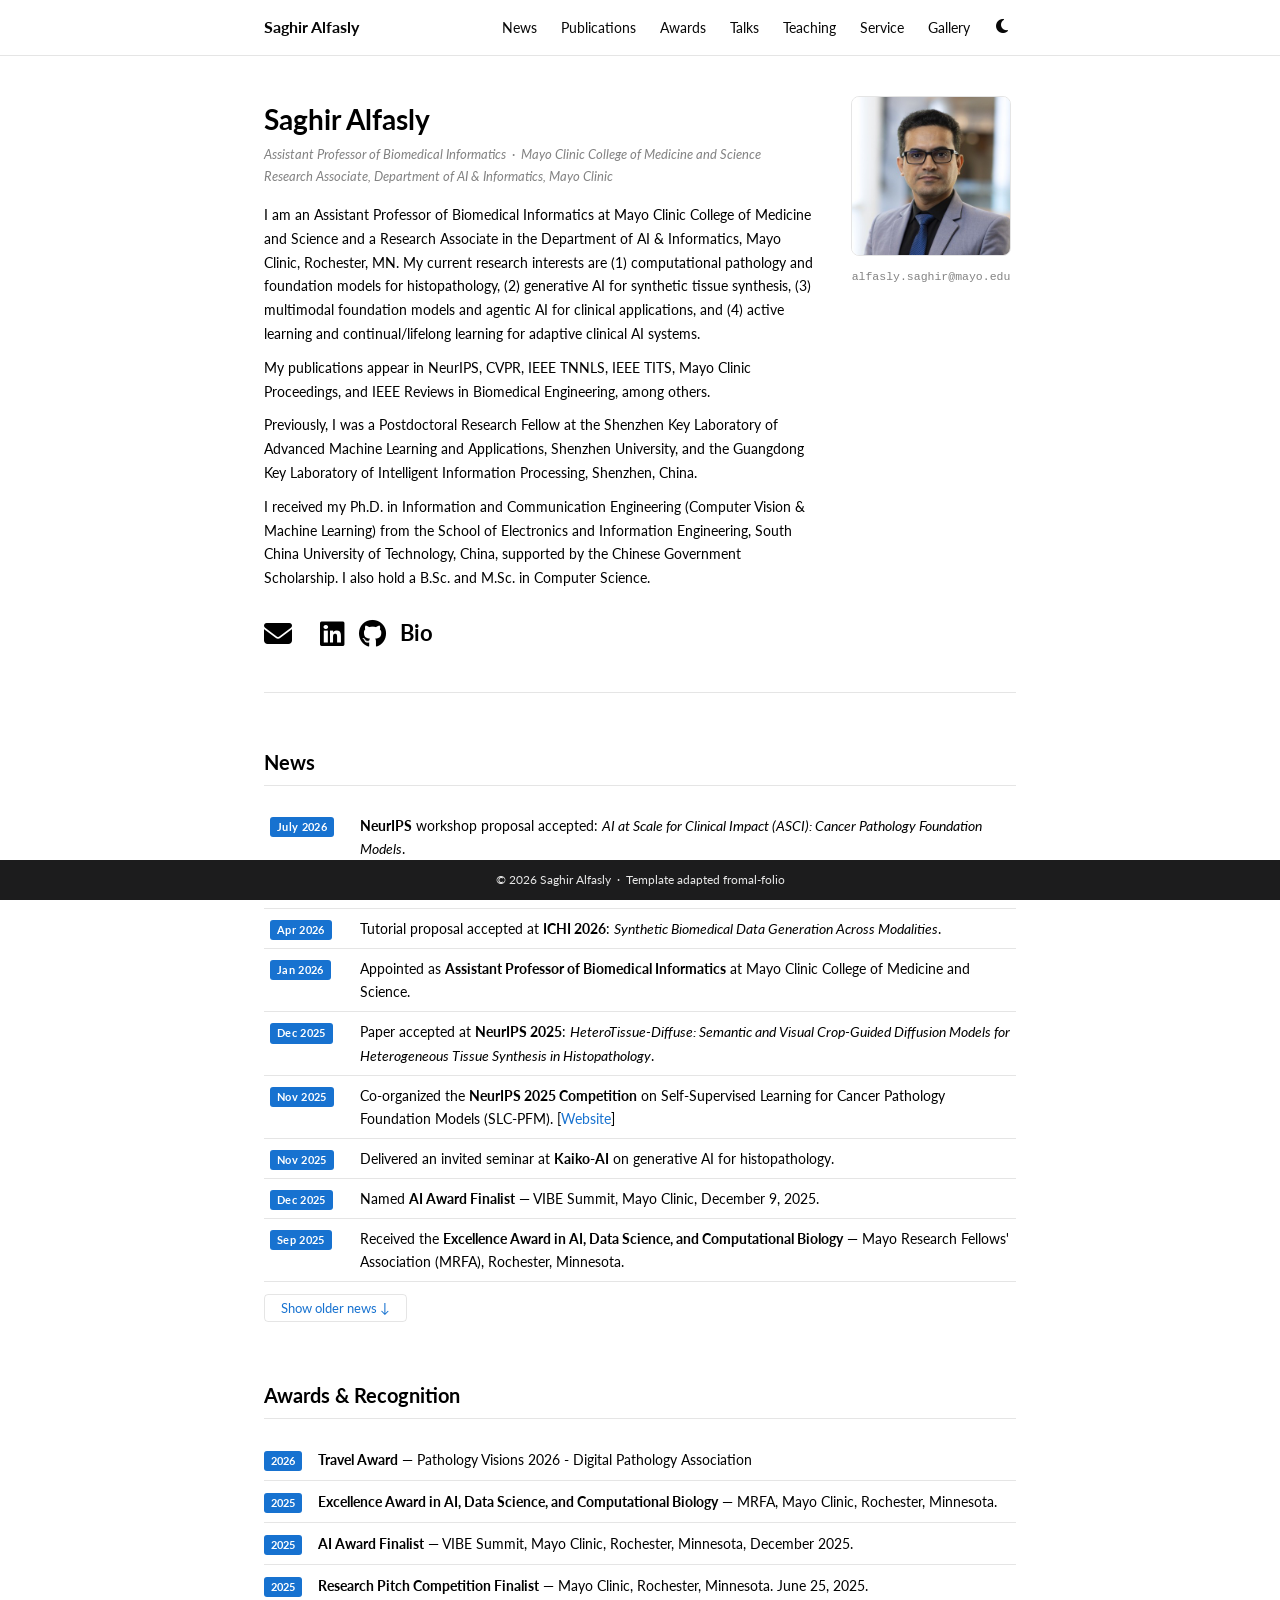
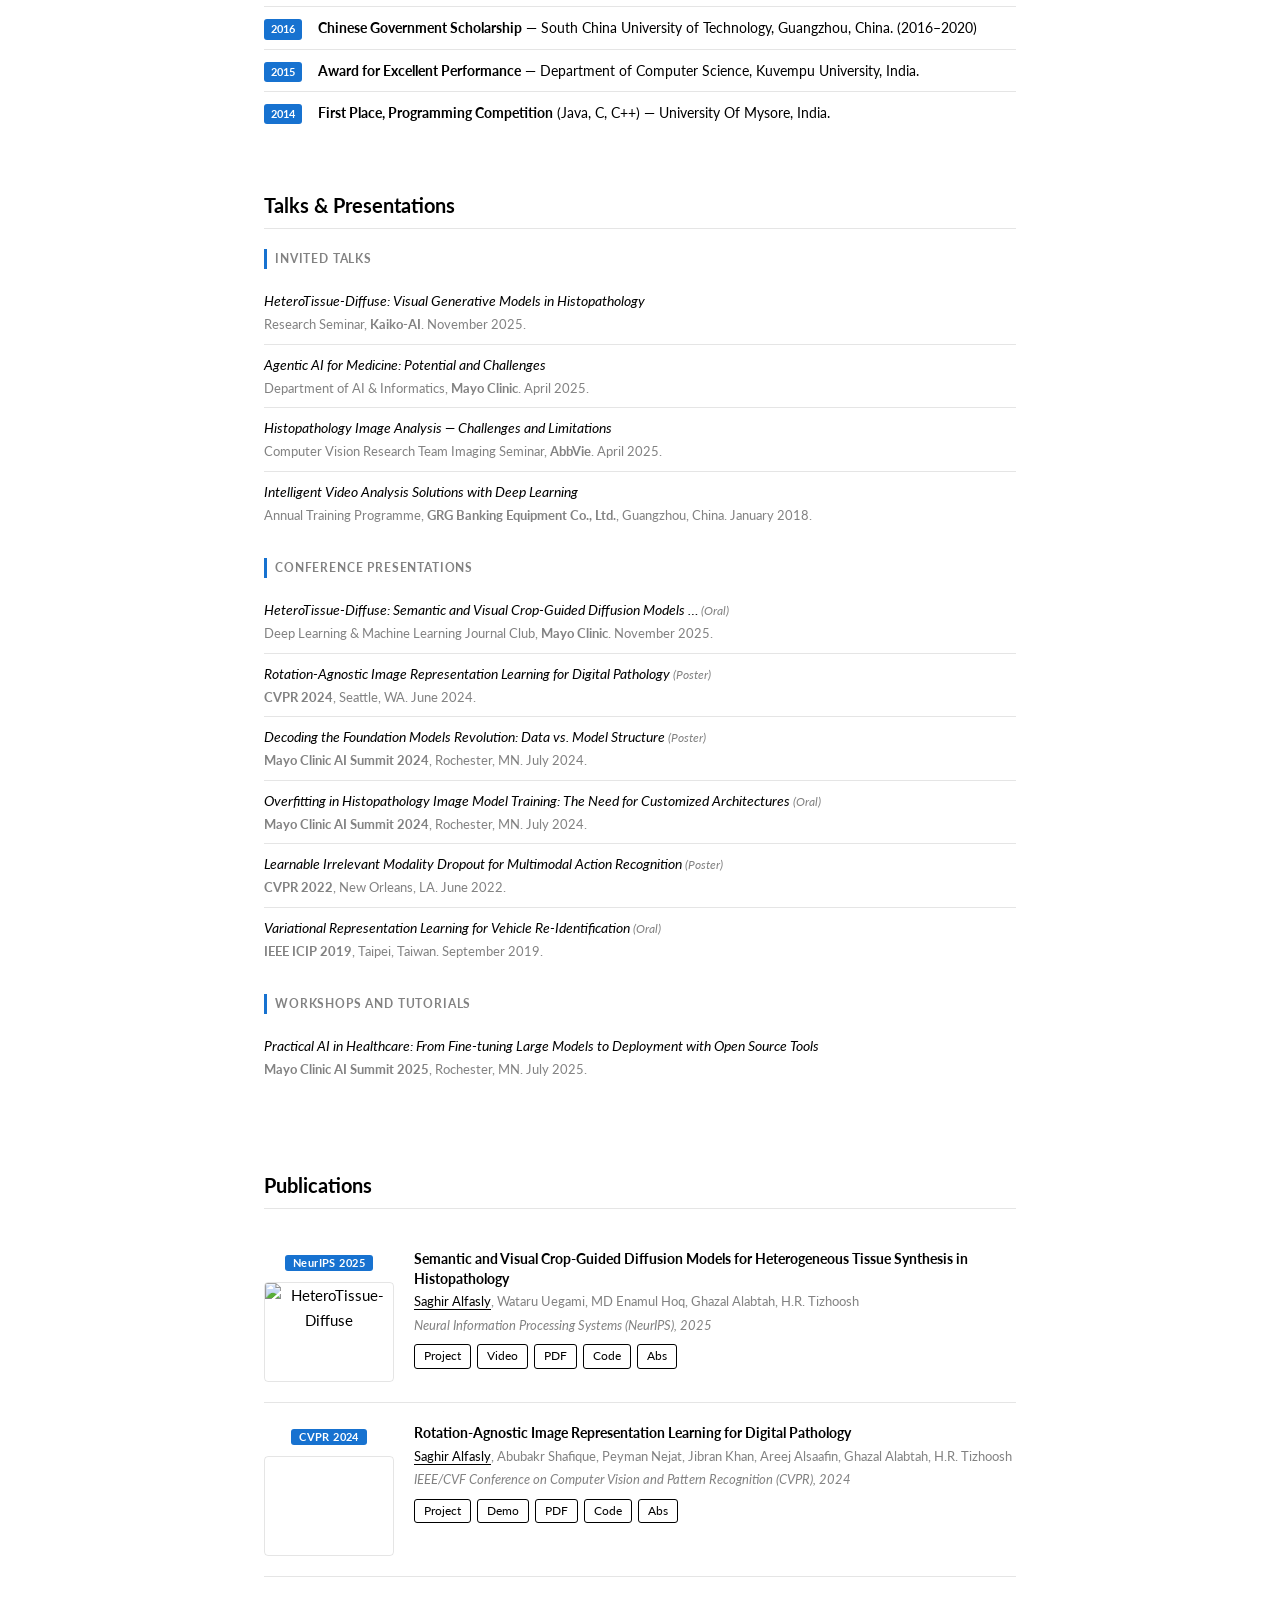
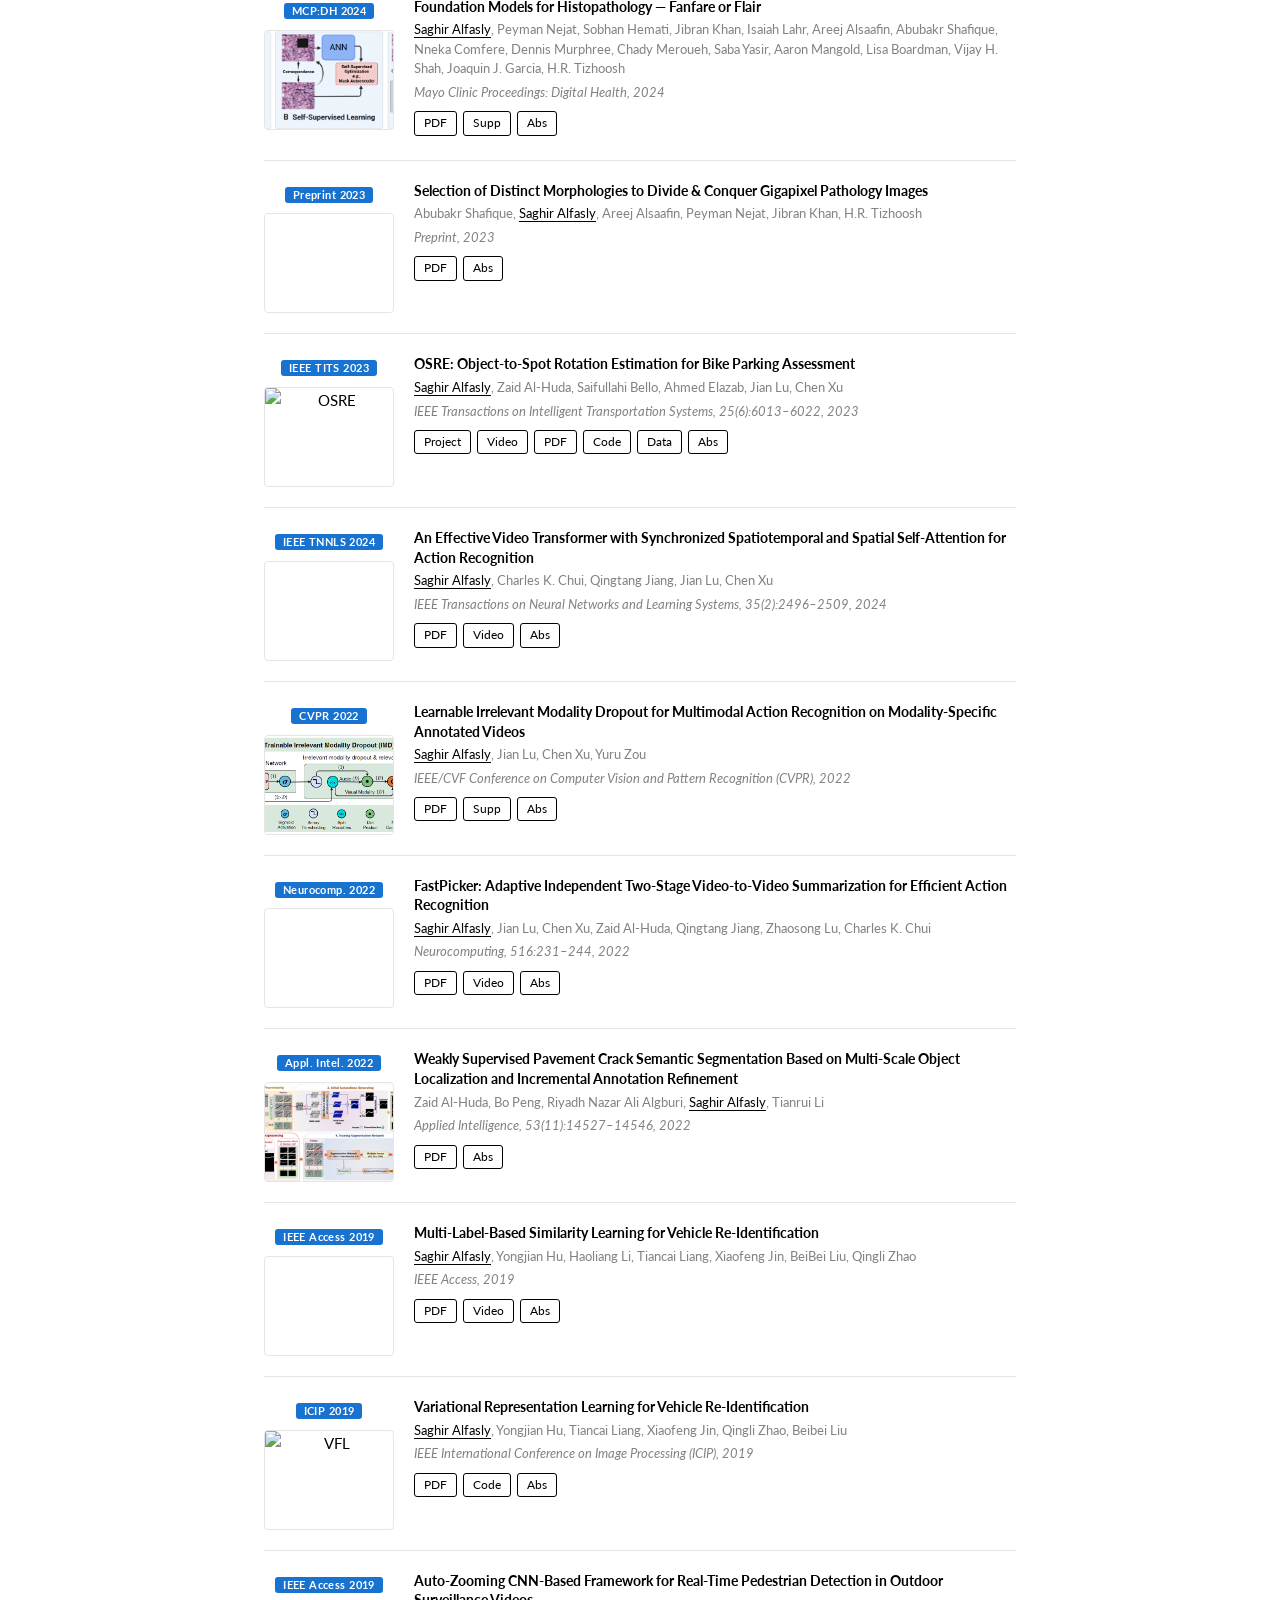
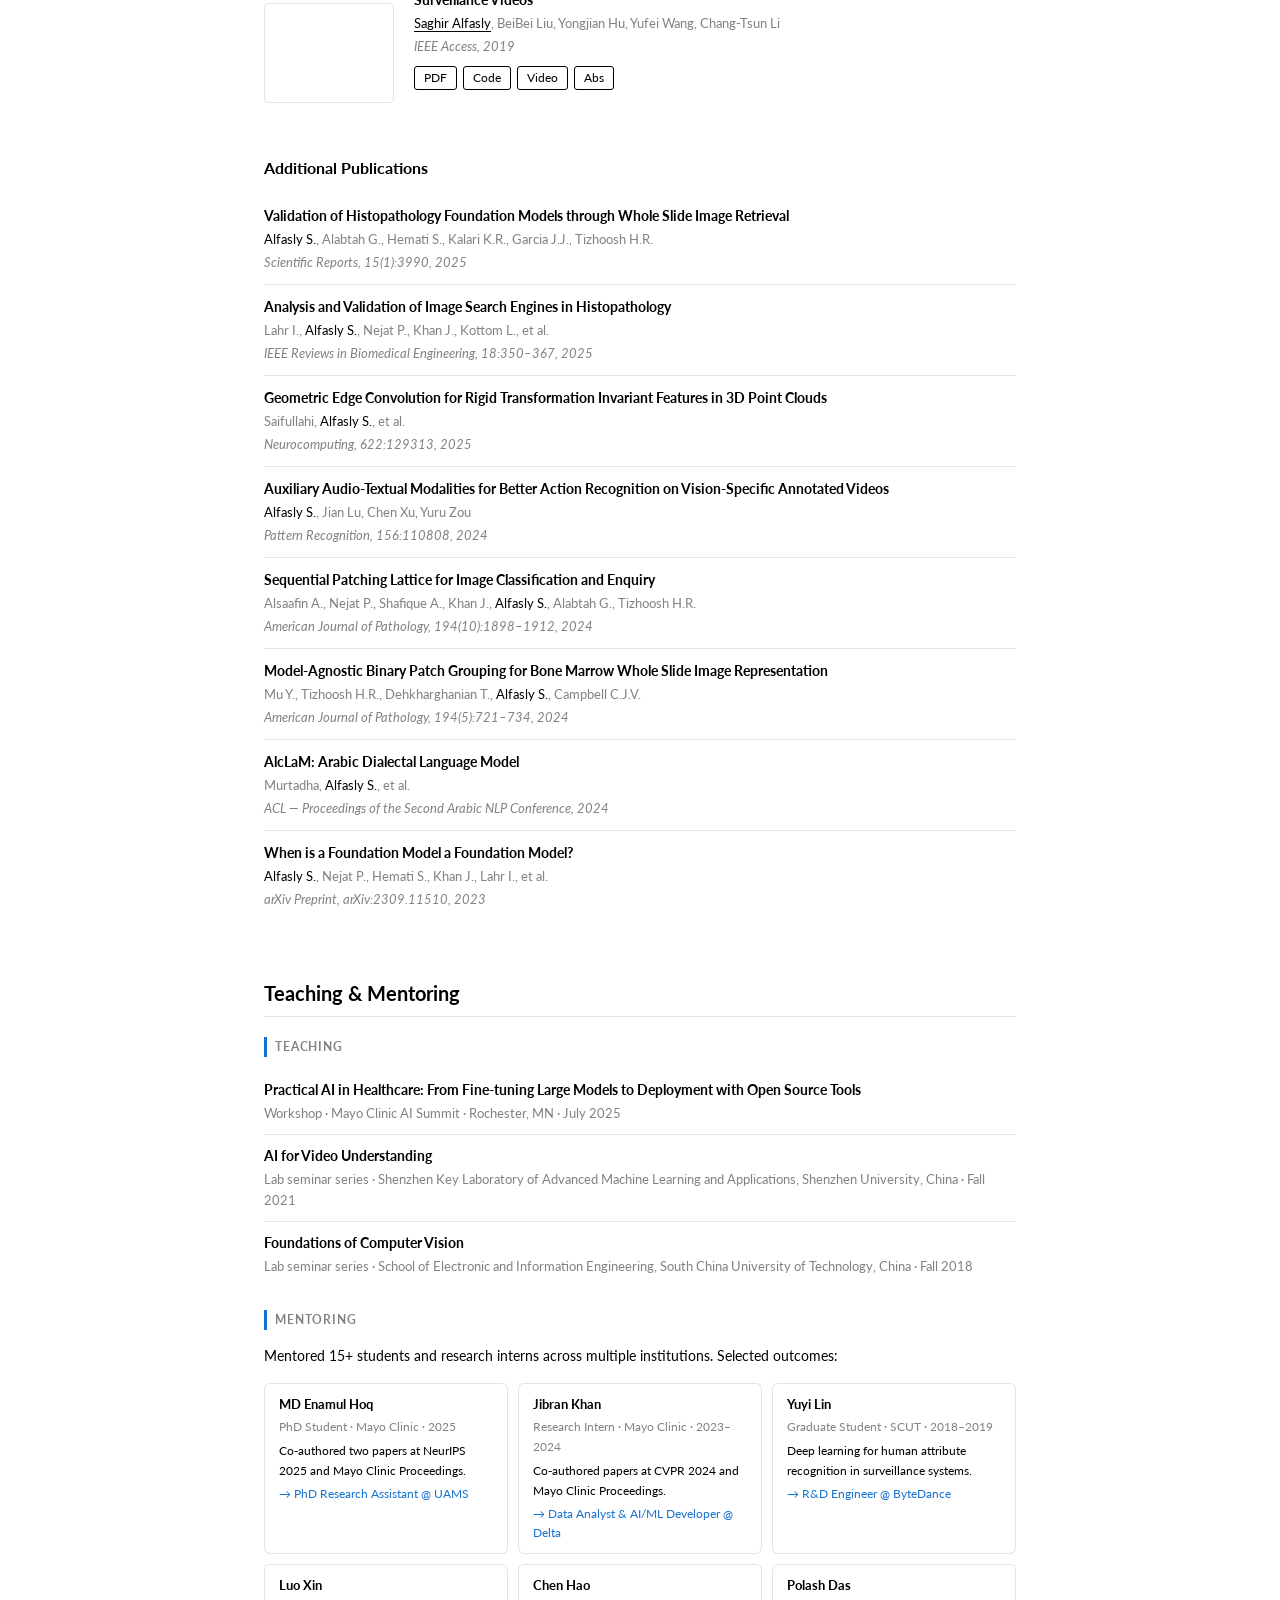
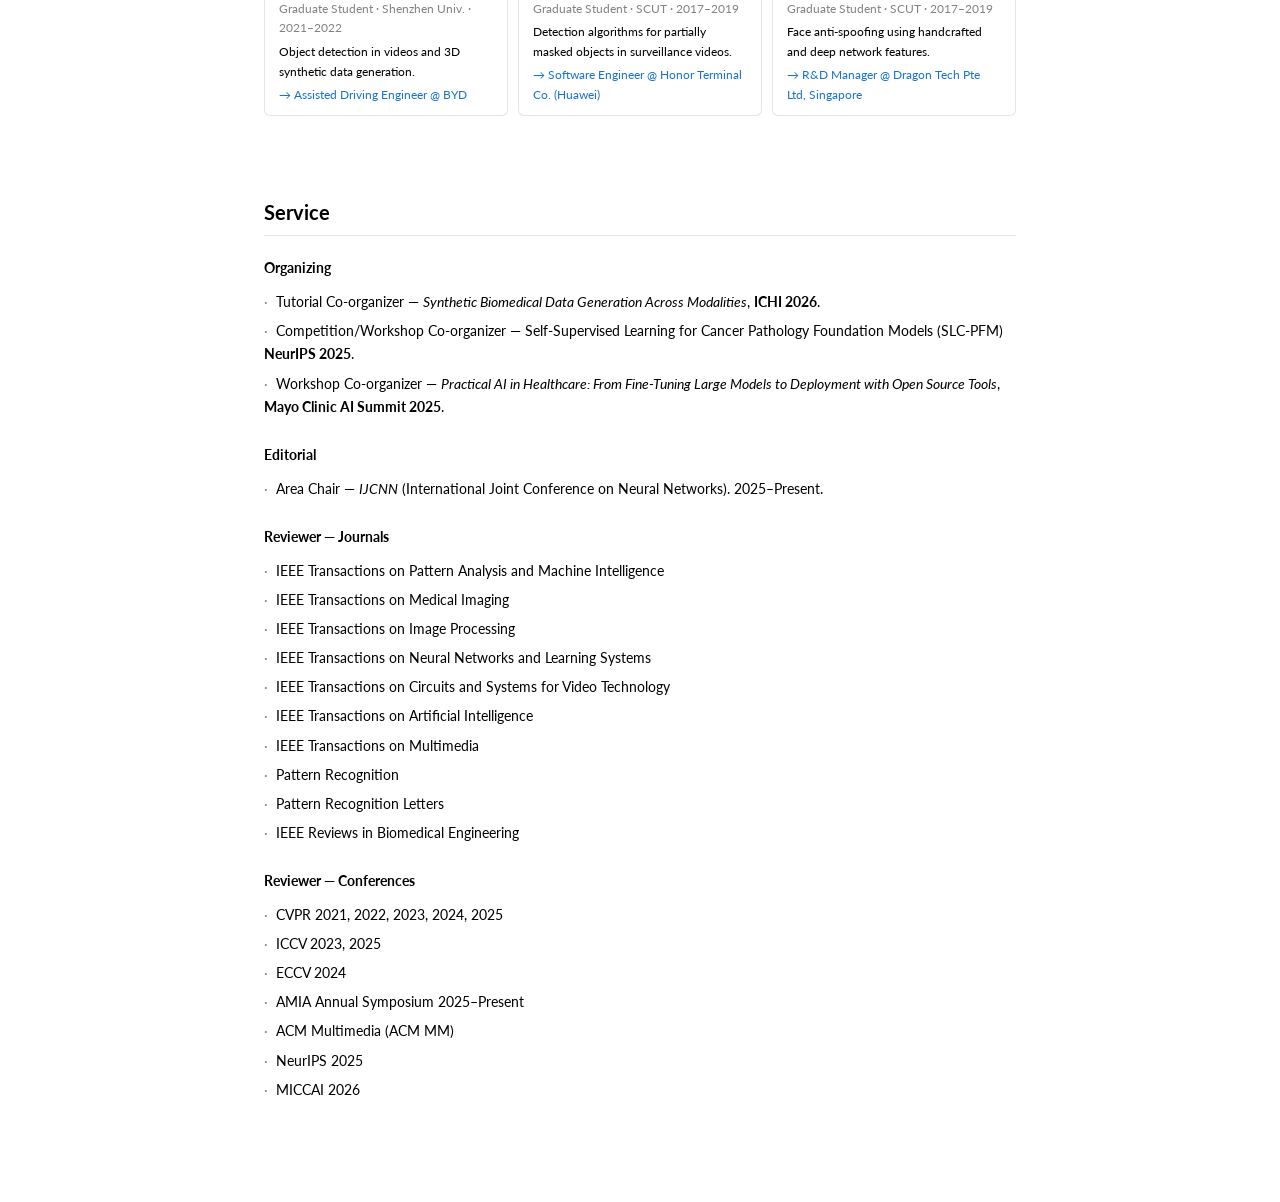
==== commit e6e4a980: "Update index.html" ====
--- a/index.html
+++ b/index.html
@@ -182,7 +182,7 @@
     </div>
     <div class="award-row">
       <span class="award-yr">2025</span>
-      <div class="award-desc"><strong>Excellence Award in AI, Data Science, and Computational Biology</strong> — Mayo Research Fellows' Association (MRFA), Rochester, Minnesota.</div>
+      <div class="award-desc"><strong>Excellence Award in AI, Data Science, and Computational Biology</strong> — MRFA, Mayo Clinic, Rochester, Minnesota.</div>
     </div>
     <div class="award-row">
       <span class="award-yr">2025</span>
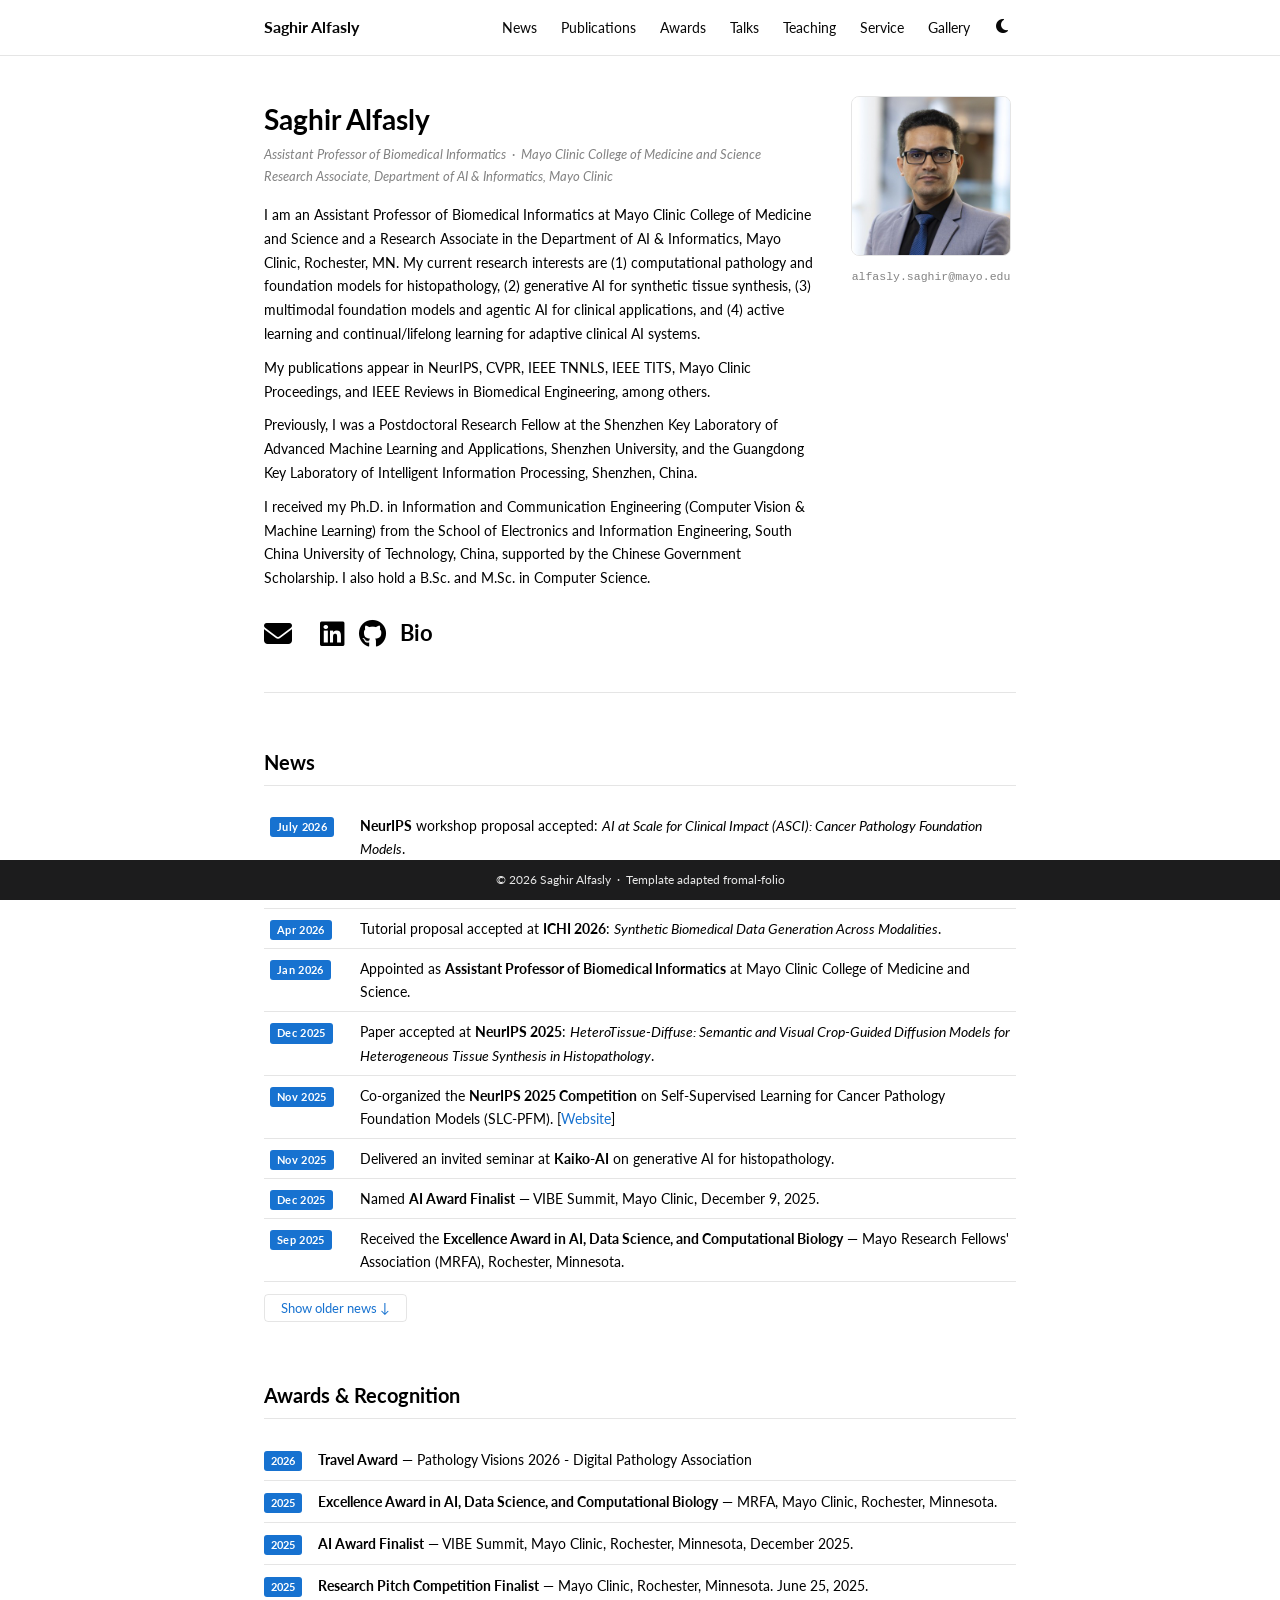
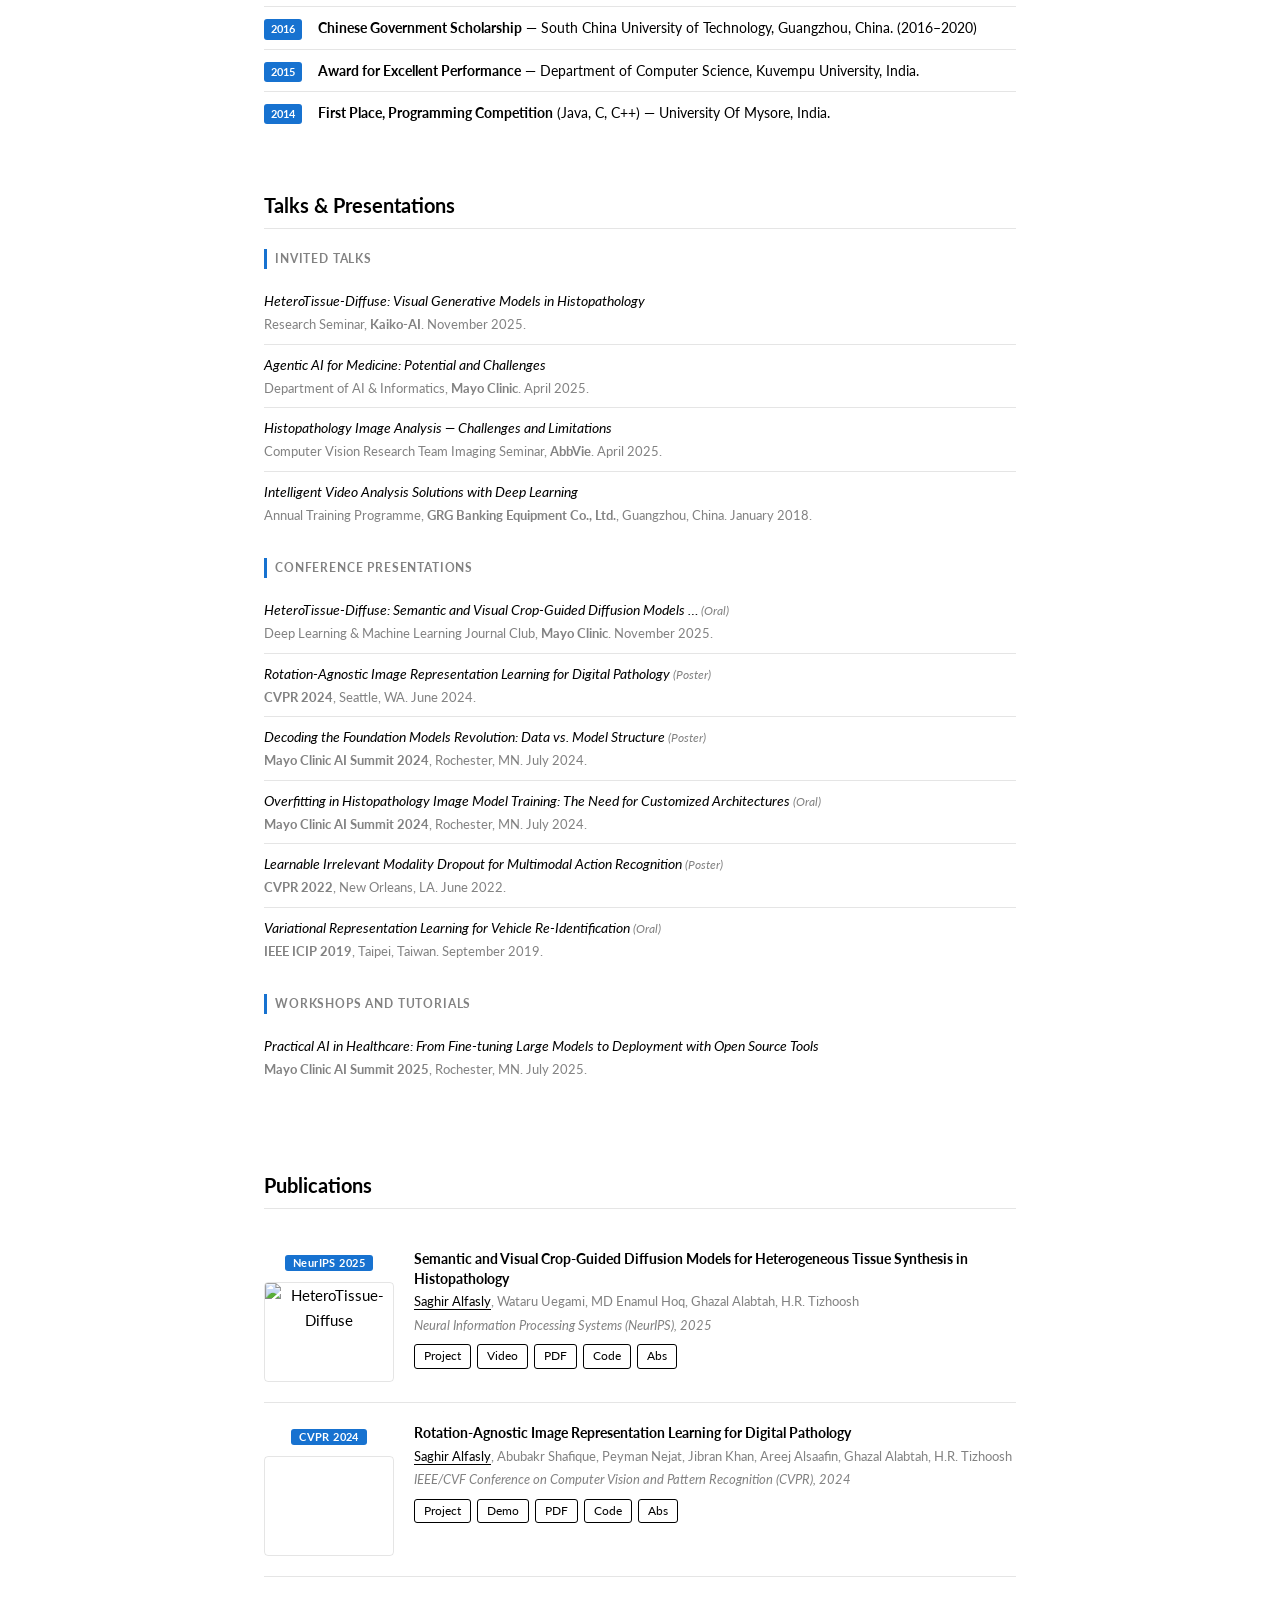
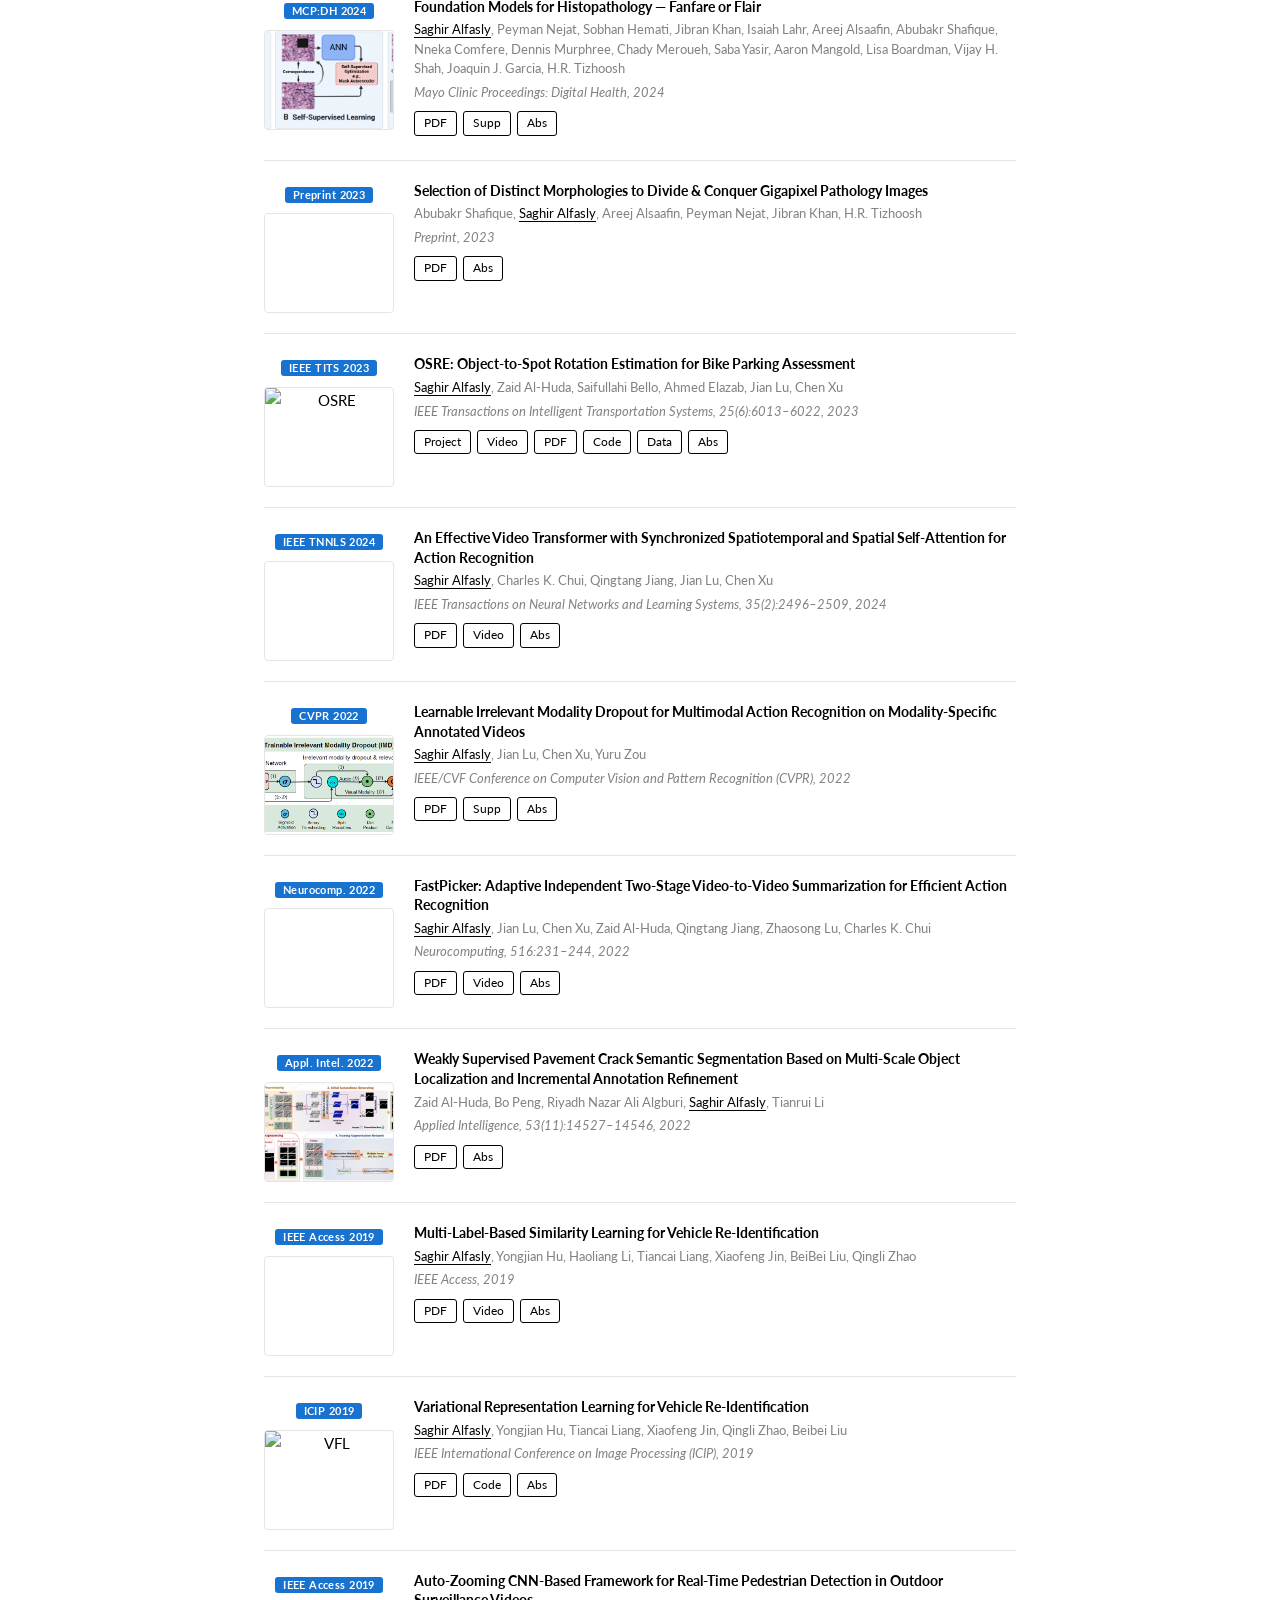
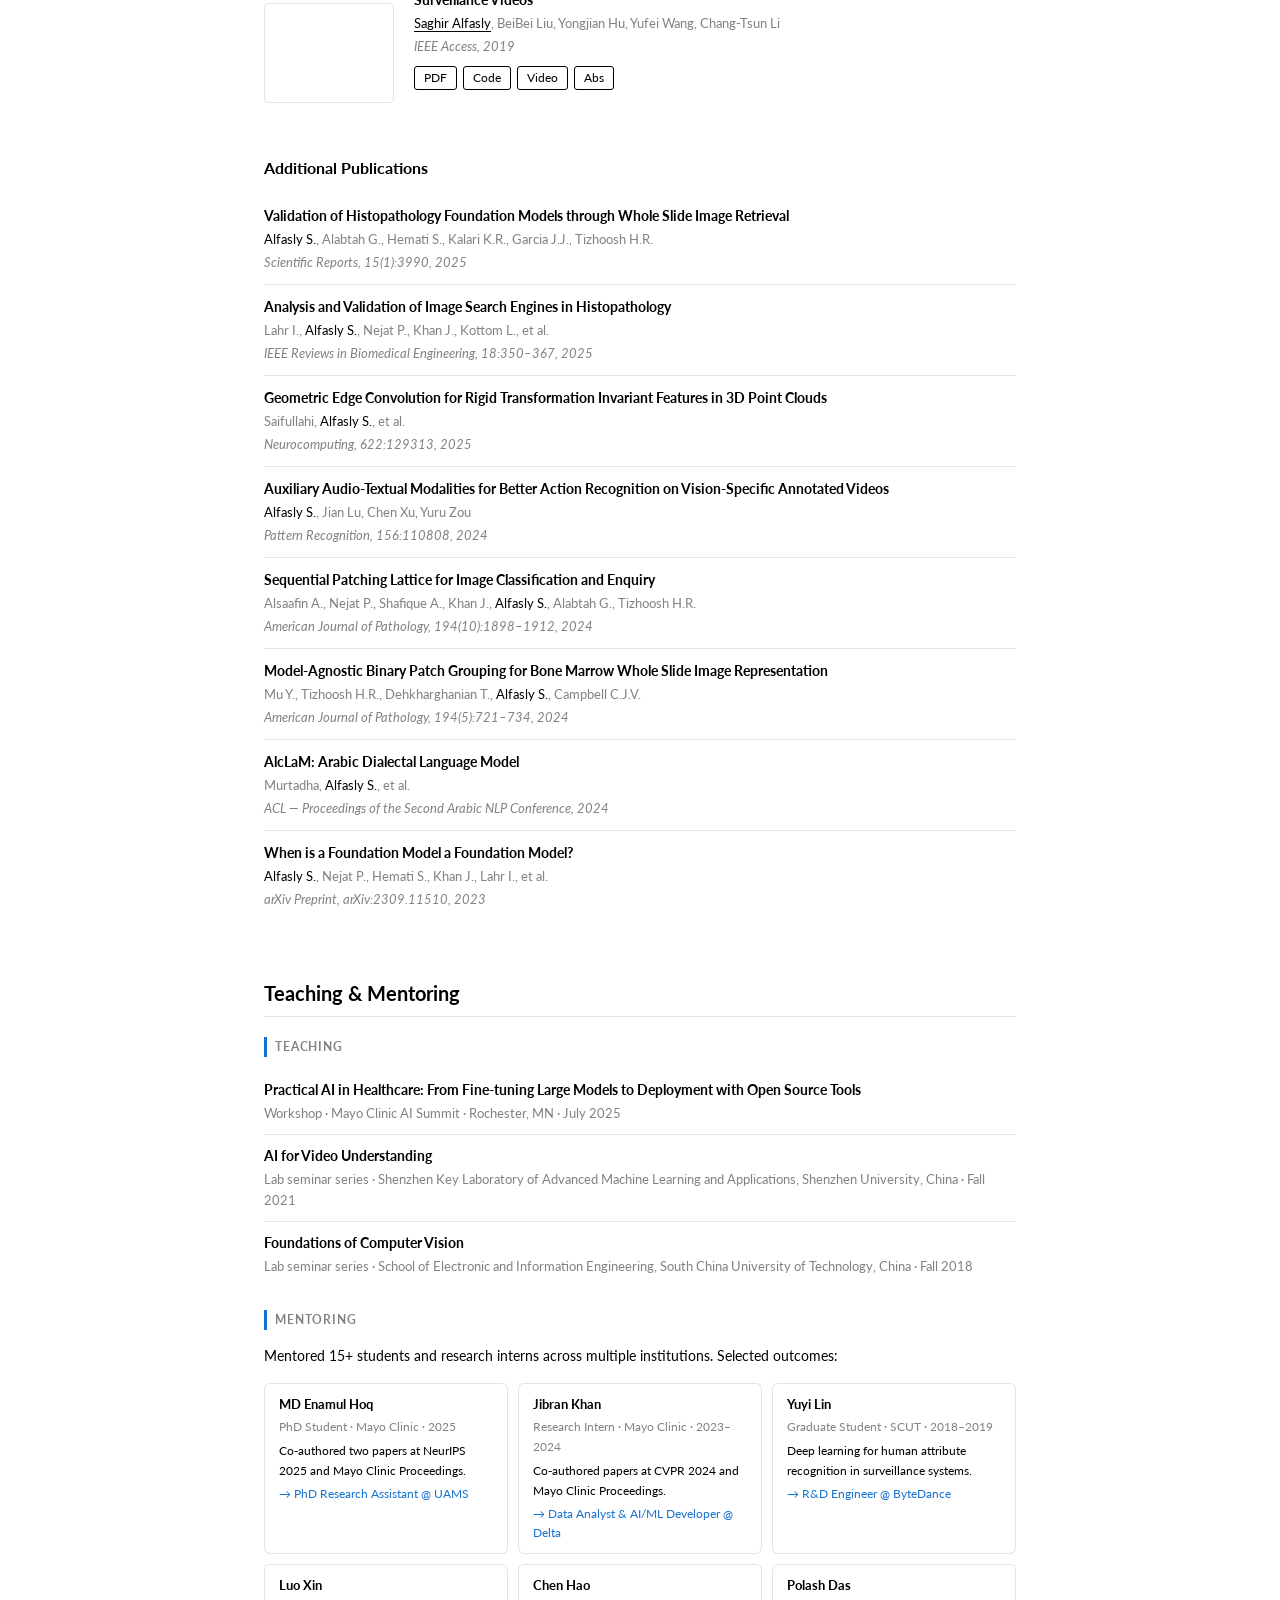
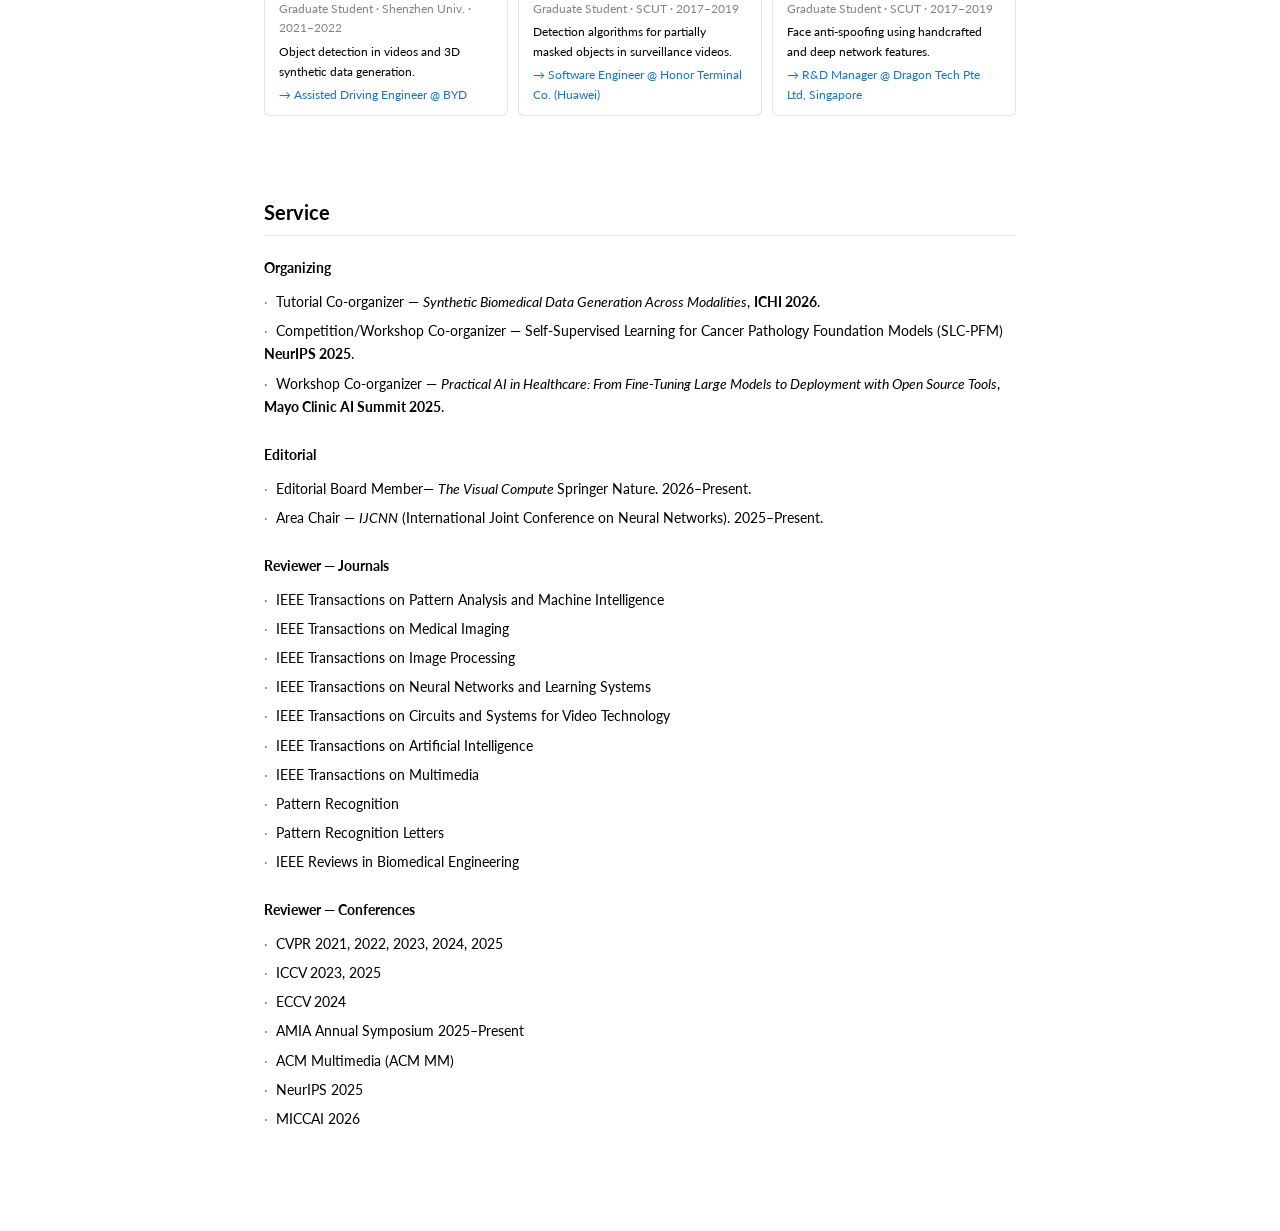
==== commit c7afbd59: "Add editorial board member and area chair roles" ====
--- a/index.html
+++ b/index.html
@@ -737,6 +737,7 @@
     <div class="service-group">
       <div class="service-group-title">Editorial</div>
       <ul class="service-list">
+        <li>Editorial Board Member— <em>The Visual Compute </em> Springer Nature. 2026–Present.</li>
         <li>Area Chair — <em>IJCNN</em> (International Joint Conference on Neural Networks). 2025–Present.</li>
       </ul>
     </div>
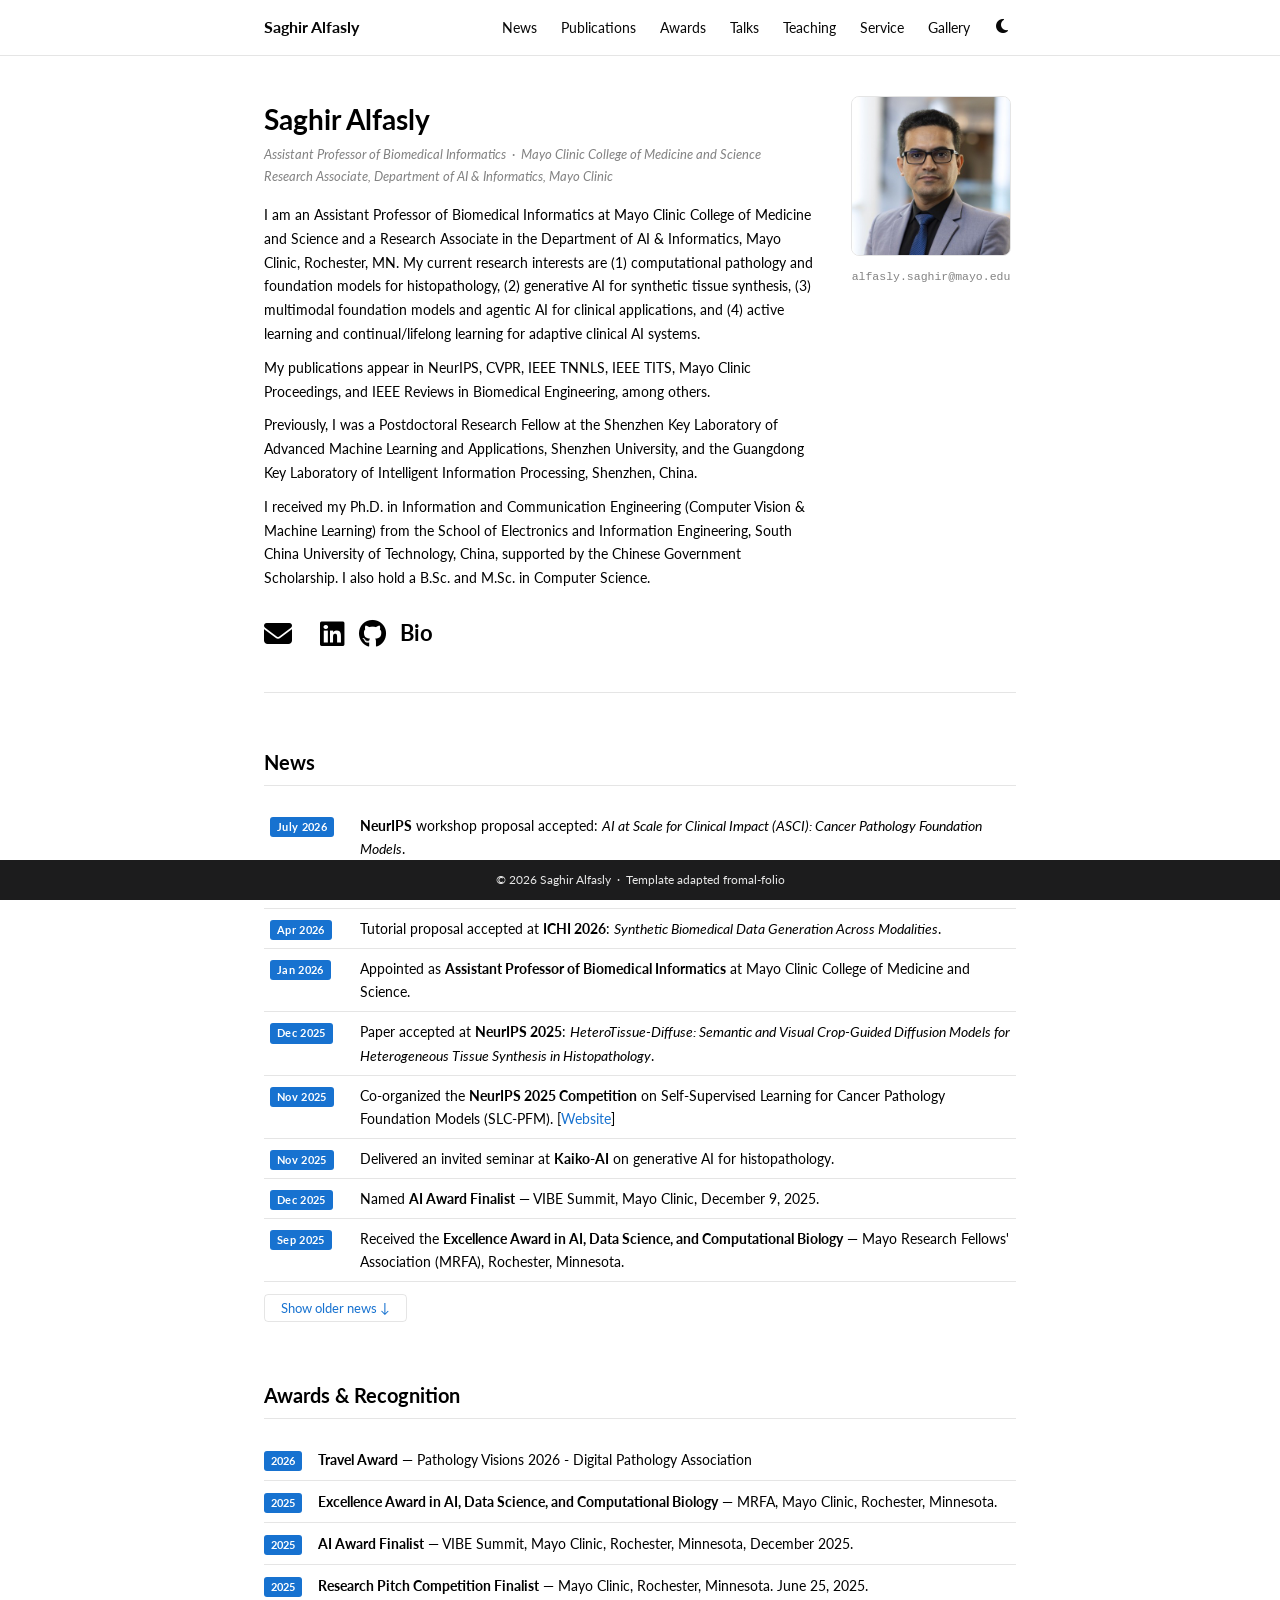
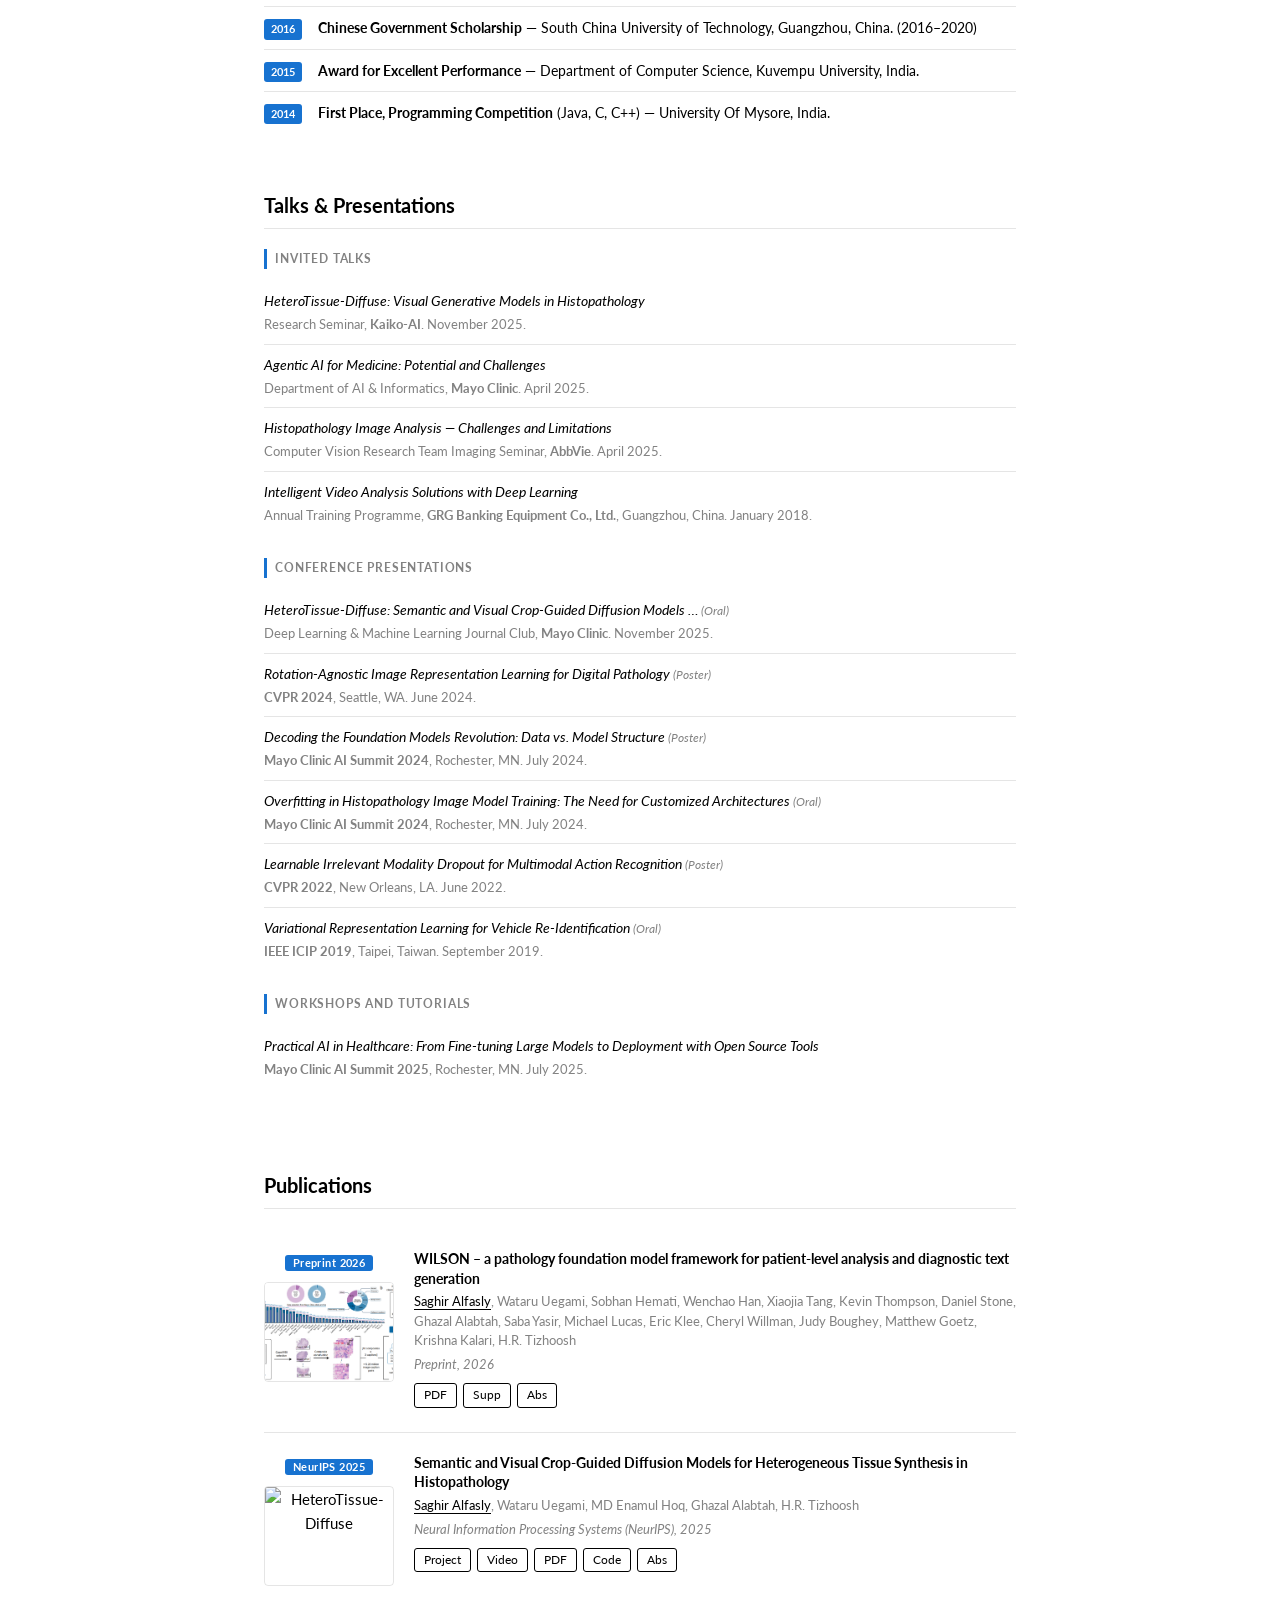
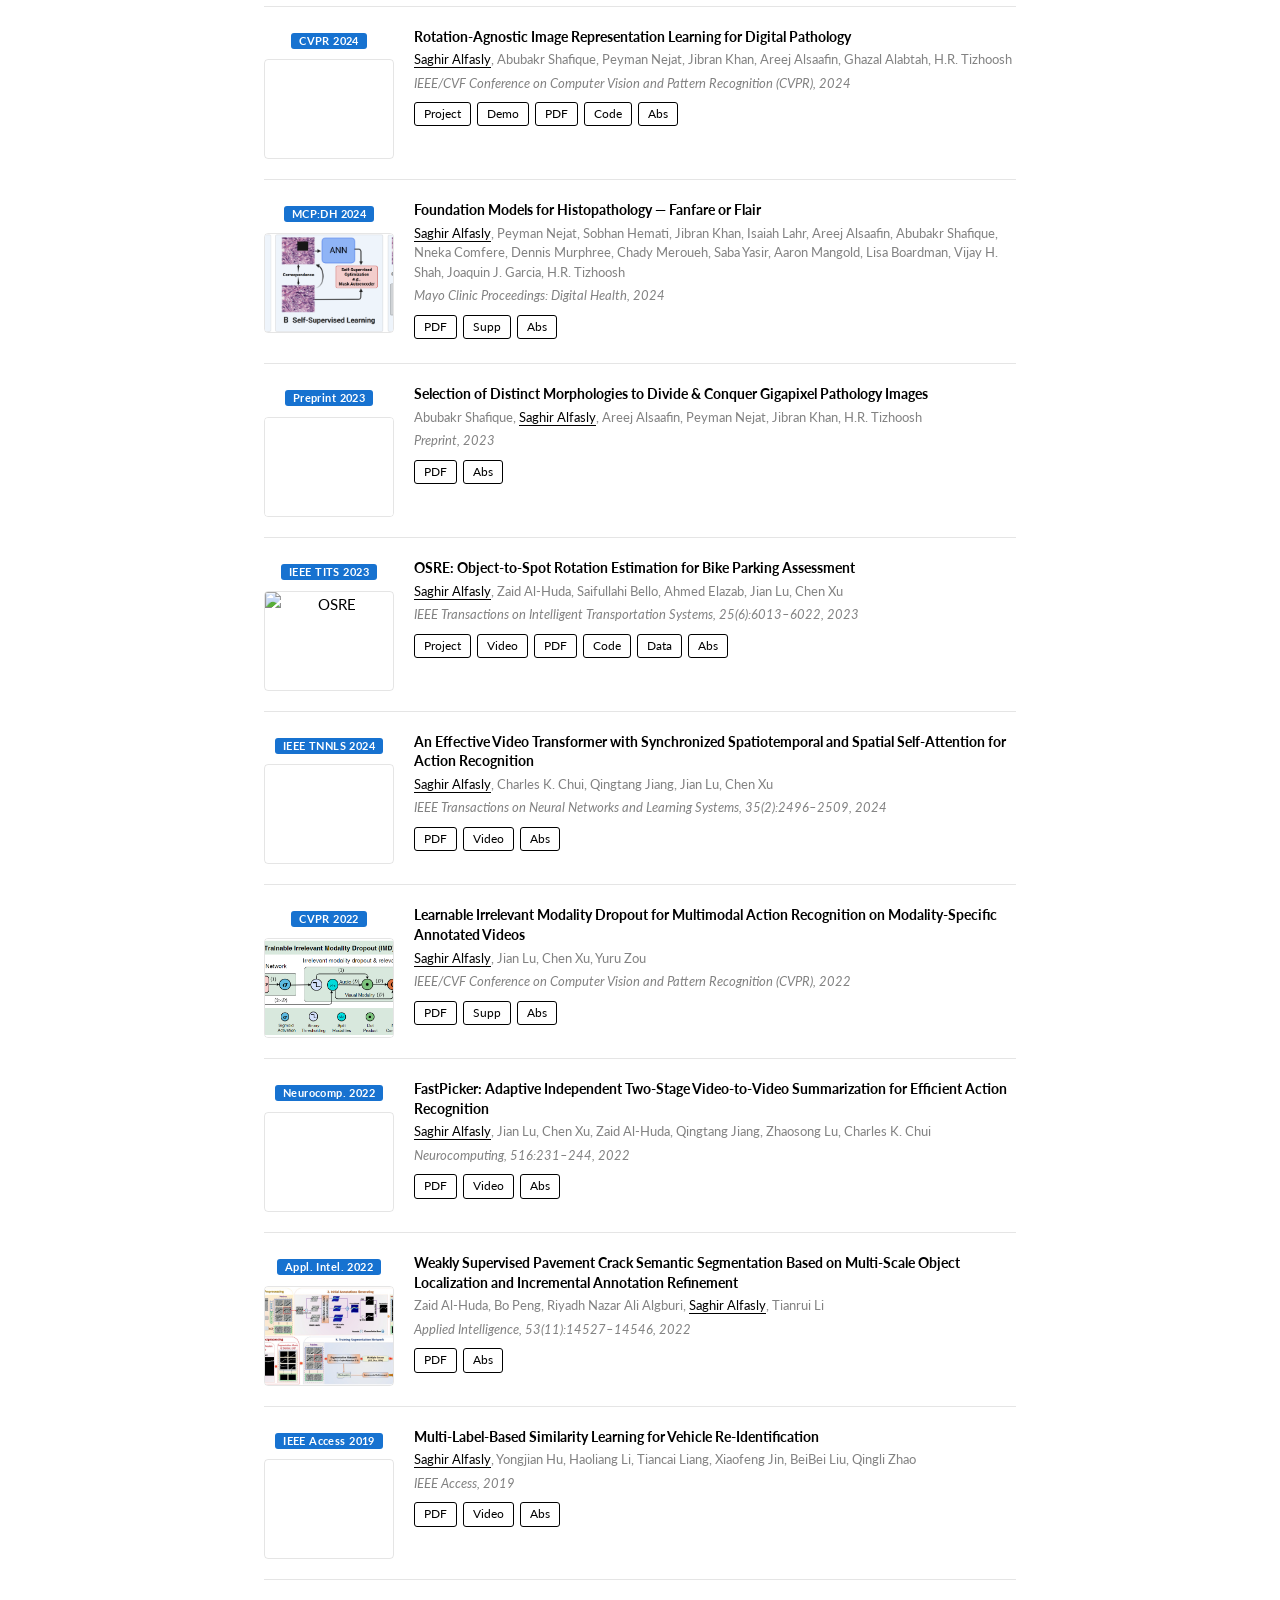
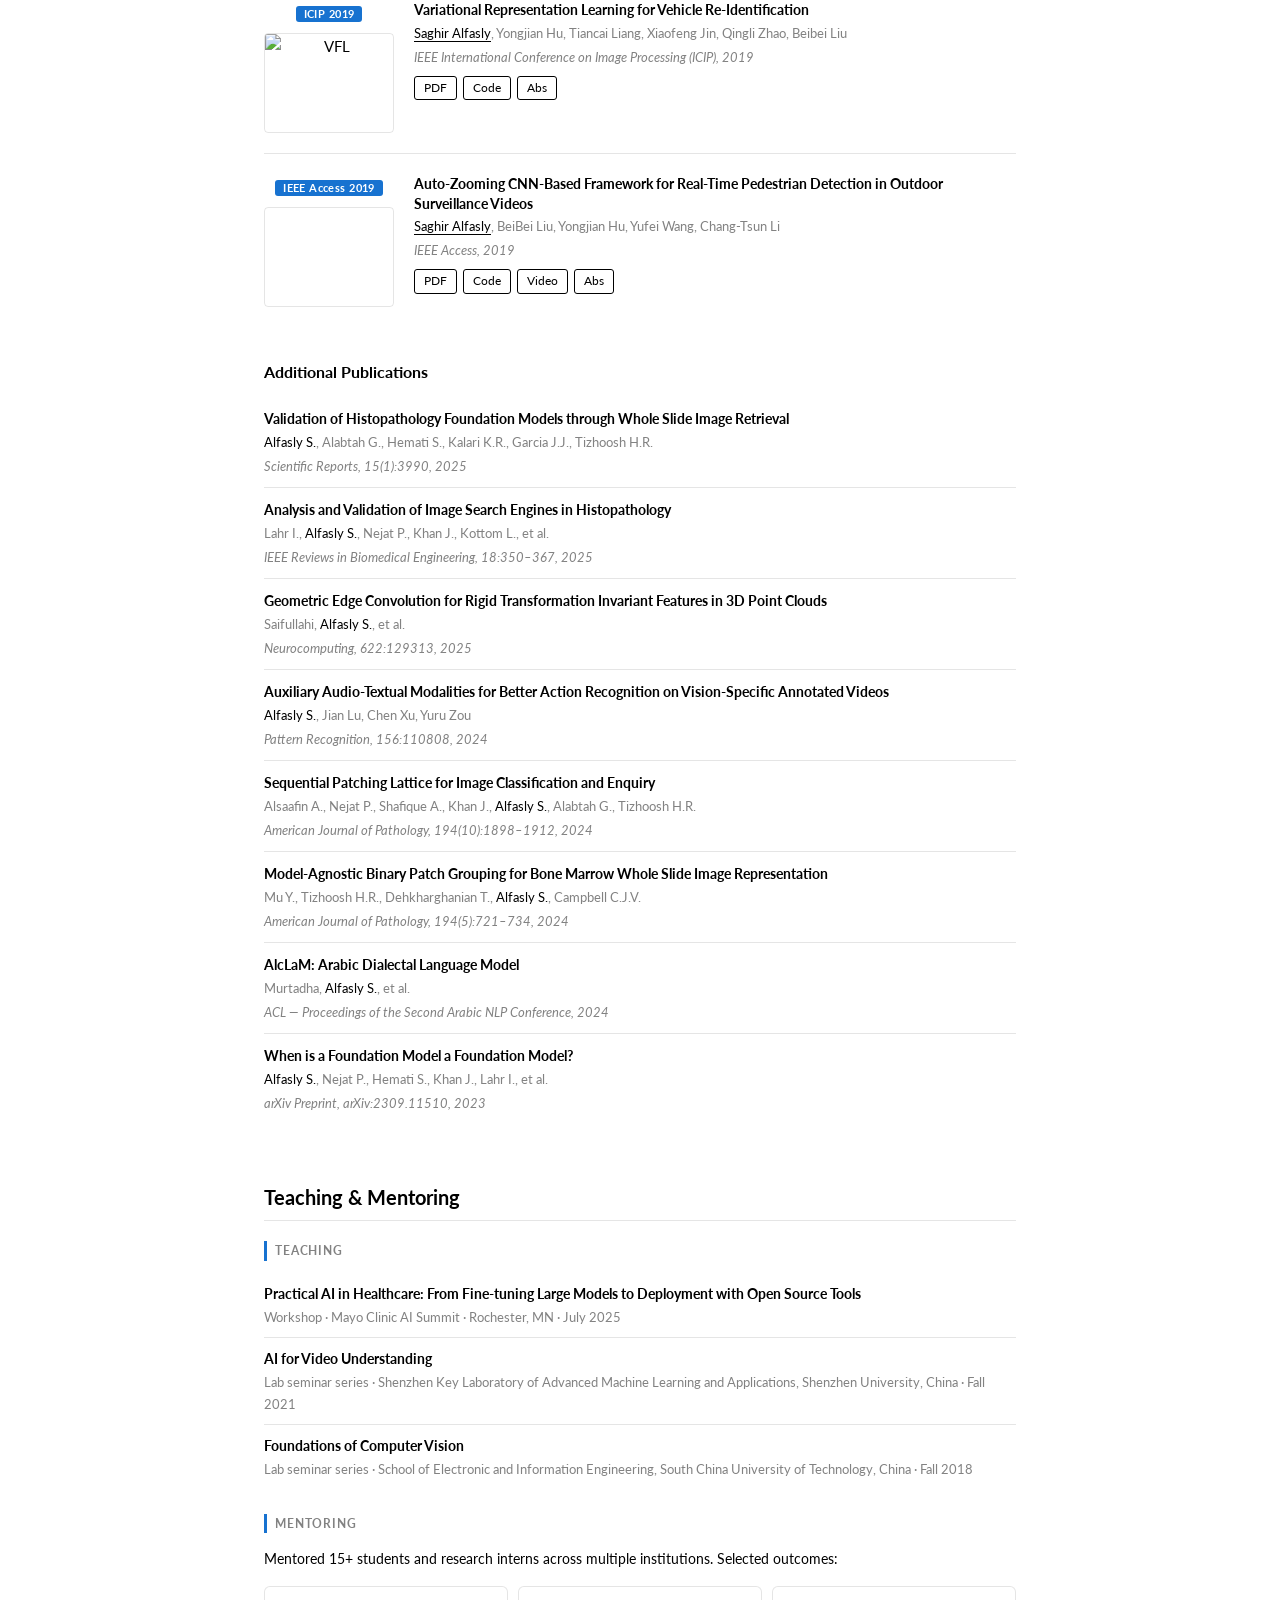
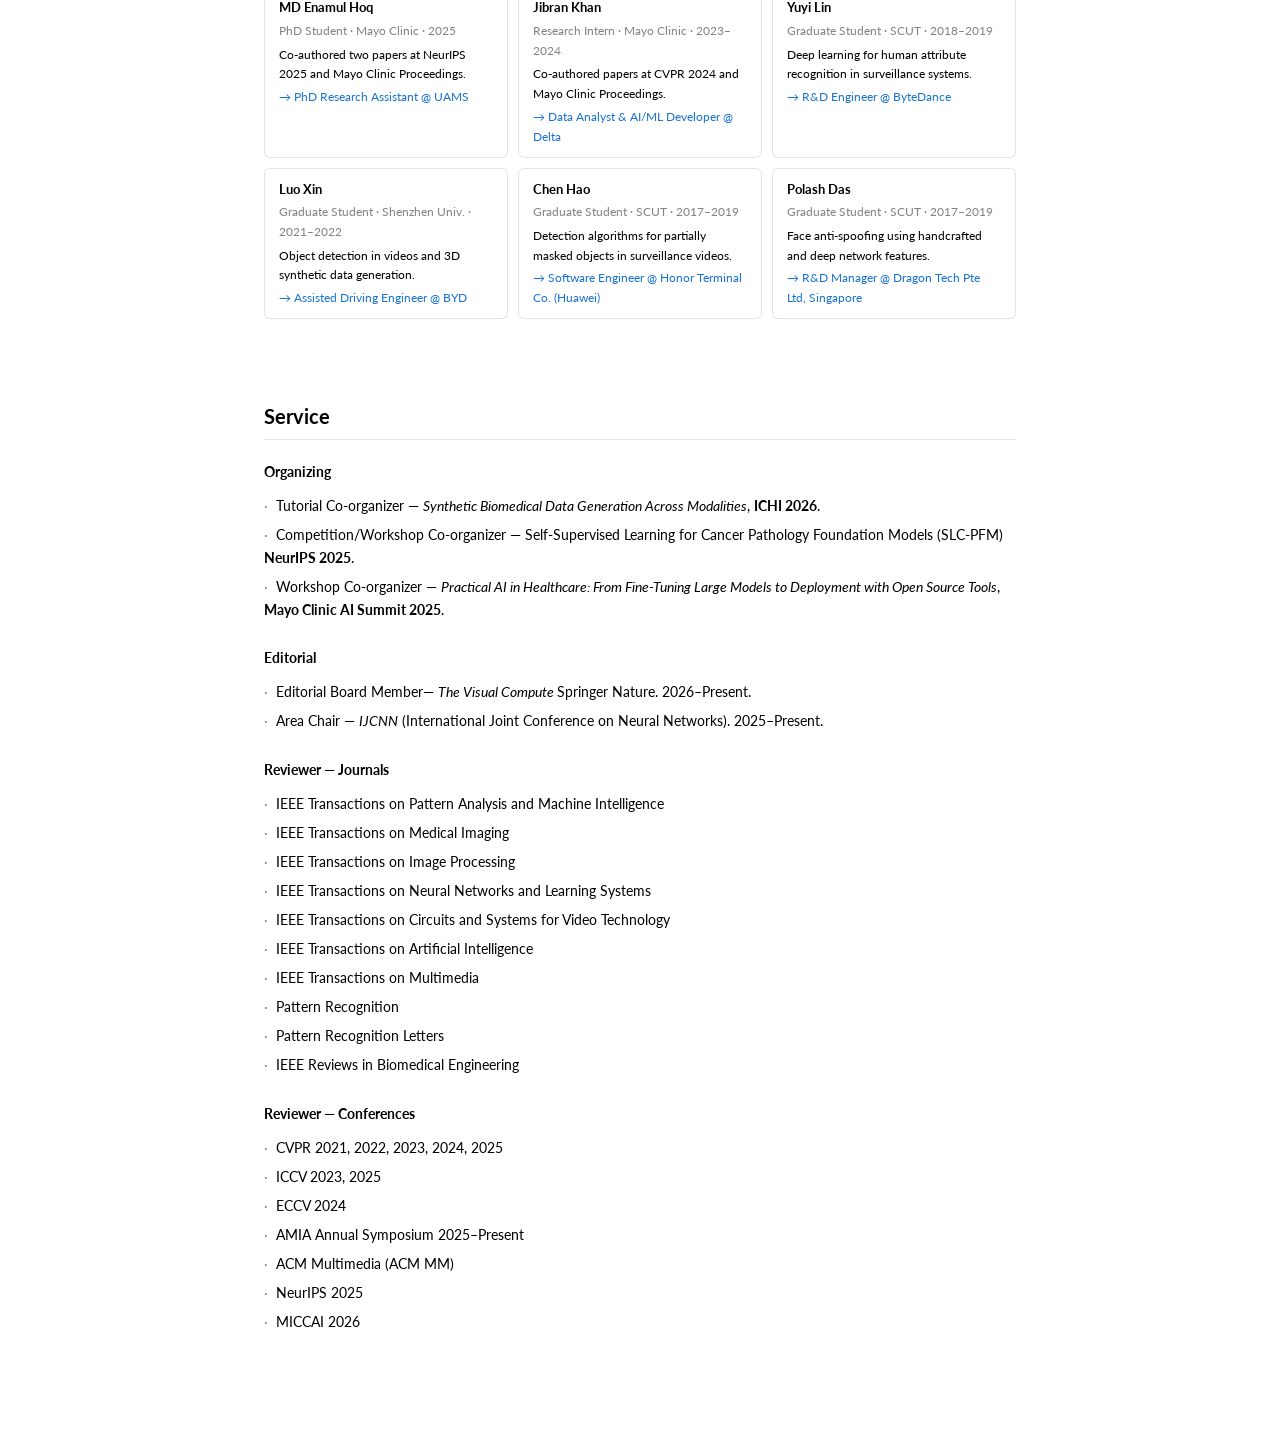
==== commit 0b95b01e: "Add WILSON publication entry to index.html Added a new publication entry for WILSON, including detai" ====
--- a/index.html
+++ b/index.html
@@ -276,6 +276,31 @@
 
     <ul class="pub-list">
 
+      <!-- ── WILSON ── -->
+      <li class="pub-entry">
+        <div class="pub-thumb-col">
+          <div class="pub-venue-badge"><abbr>Preprint 2026</abbr></div>
+          <img src="images/WILSON.png" alt="WILSON">
+        </div>
+        <div class="pub-content">
+          <div class="pub-title">
+            <a href="https://arxiv.org/pdf/2609.25123">WILSON – a pathology foundation model framework for patient-level analysis and diagnostic text generation</a>
+          </div>
+          <div class="pub-authors">
+            <span class="self">Saghir Alfasly</span>, Wataru Uegami, Sobhan Hemati, Wenchao Han, Xiaojia Tang, Kevin Thompson, Daniel Stone, Ghazal Alabtah, Saba Yasir, Michael Lucas, Eric Klee, Cheryl Willman, Judy Boughey, Matthew Goetz, Krishna Kalari, H.R. Tizhoosh
+          </div>
+          <div class="pub-venue-text"><em>Preprint</em>, 2026</div>
+          <div class="pub-links">
+            <a class="tag-btn" href="https://arxiv.org/pdf/2609.25123">PDF</a>
+            <a class="tag-btn" href="https://arxiv.org/pdf/2609.25123">Supp</a>
+            <button class="tag-btn abs-btn">Abs</button>
+          </div>
+          <div class="pub-abstract">
+            WILSON, a vision–language foundation model that represents whole-slide images and multi-slide cases as single multi-magnification composite images, trained on approximately 189k slides from Mayo Clinic spanning 42 organs and 829 diagnostic entities using pathology reports as supervision.
+          </div>
+        </div>
+      </li>
+      
       <!-- ── HeteroTissue-Diffuse ── -->
       <li class="pub-entry">
         <div class="pub-thumb-col">
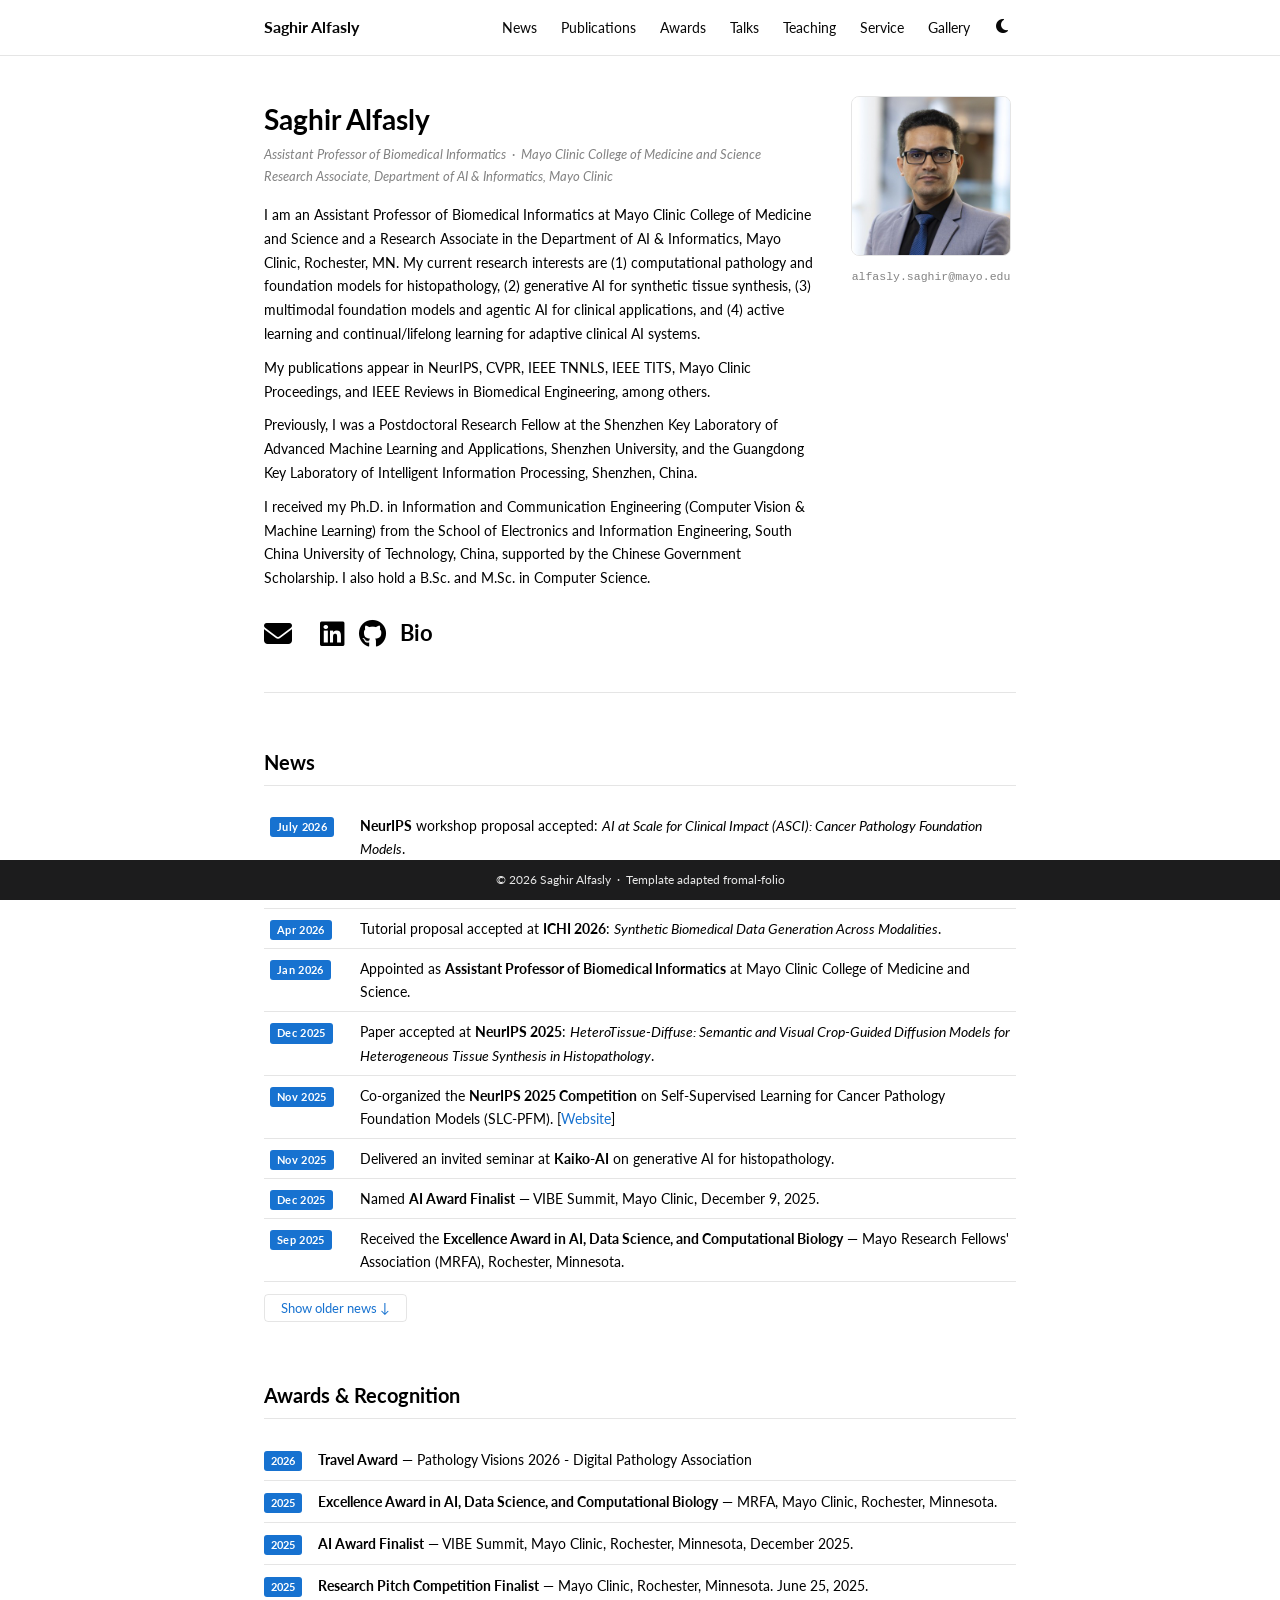
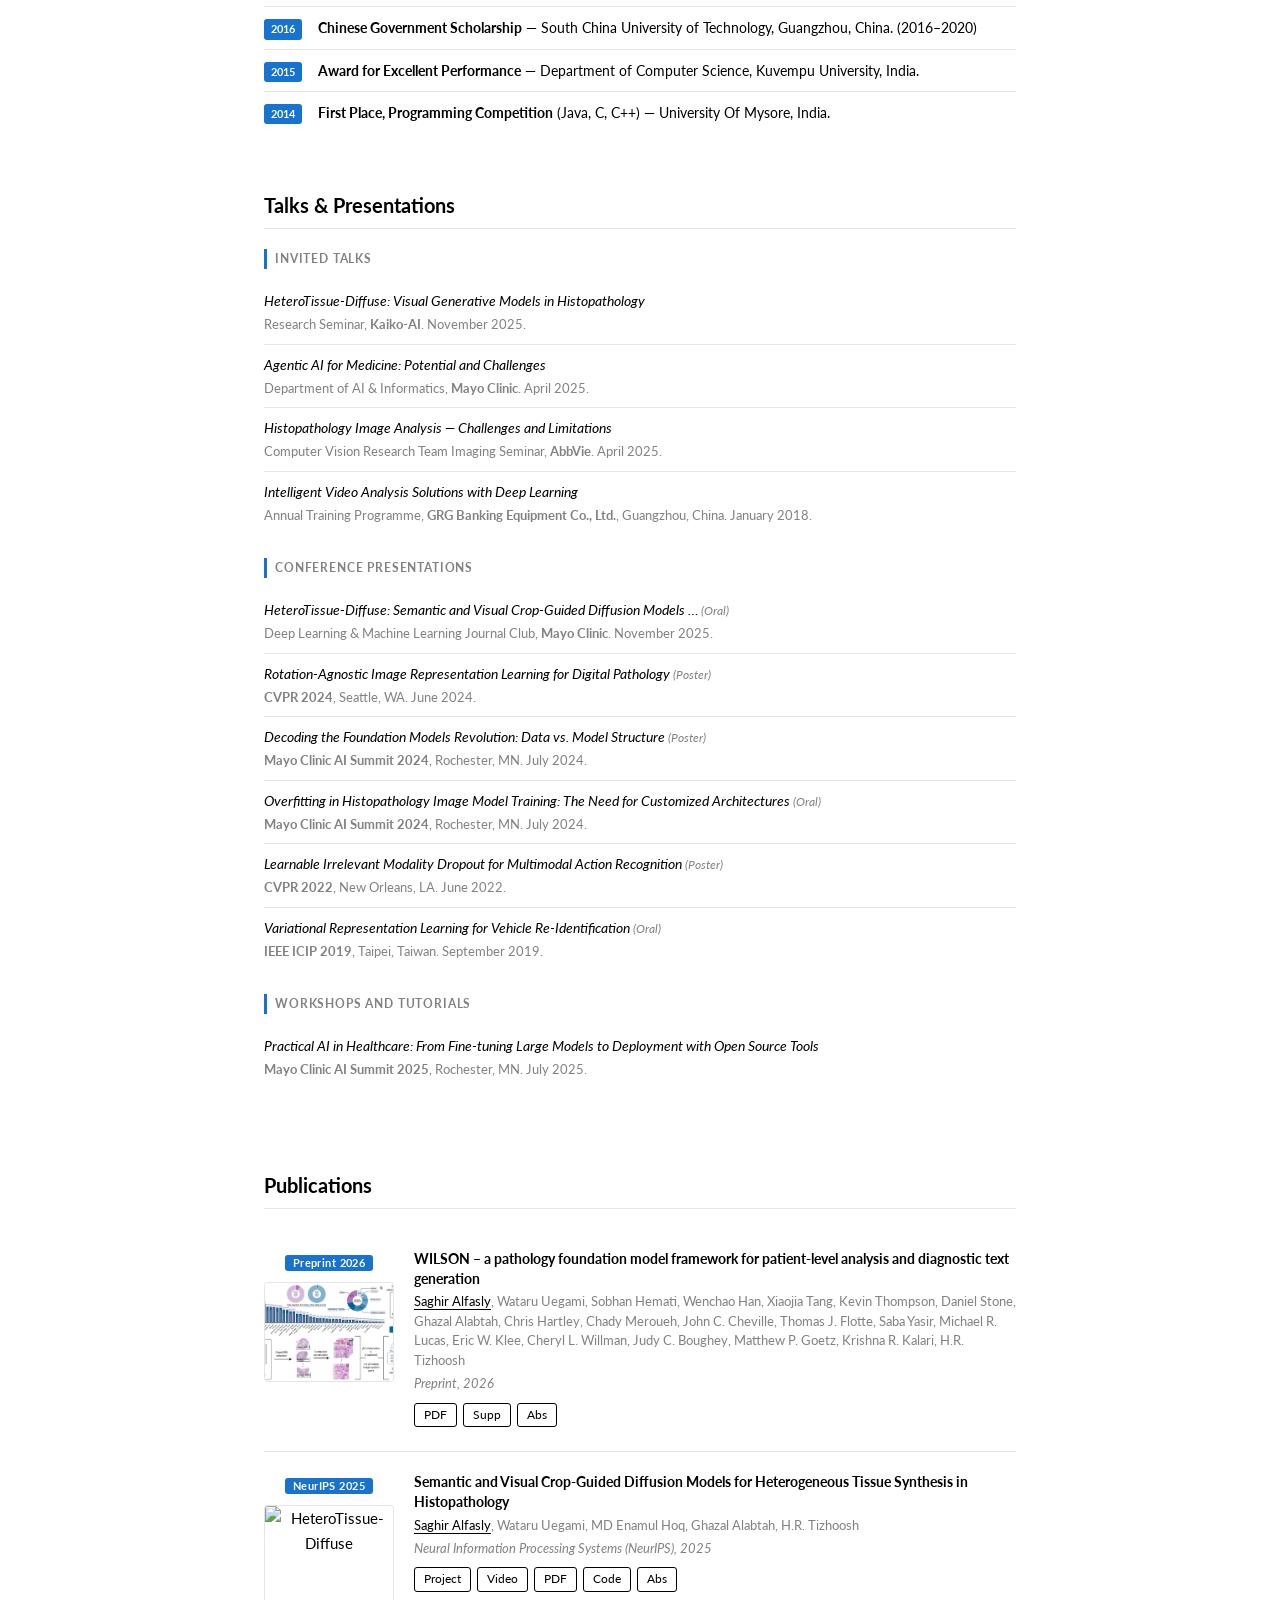
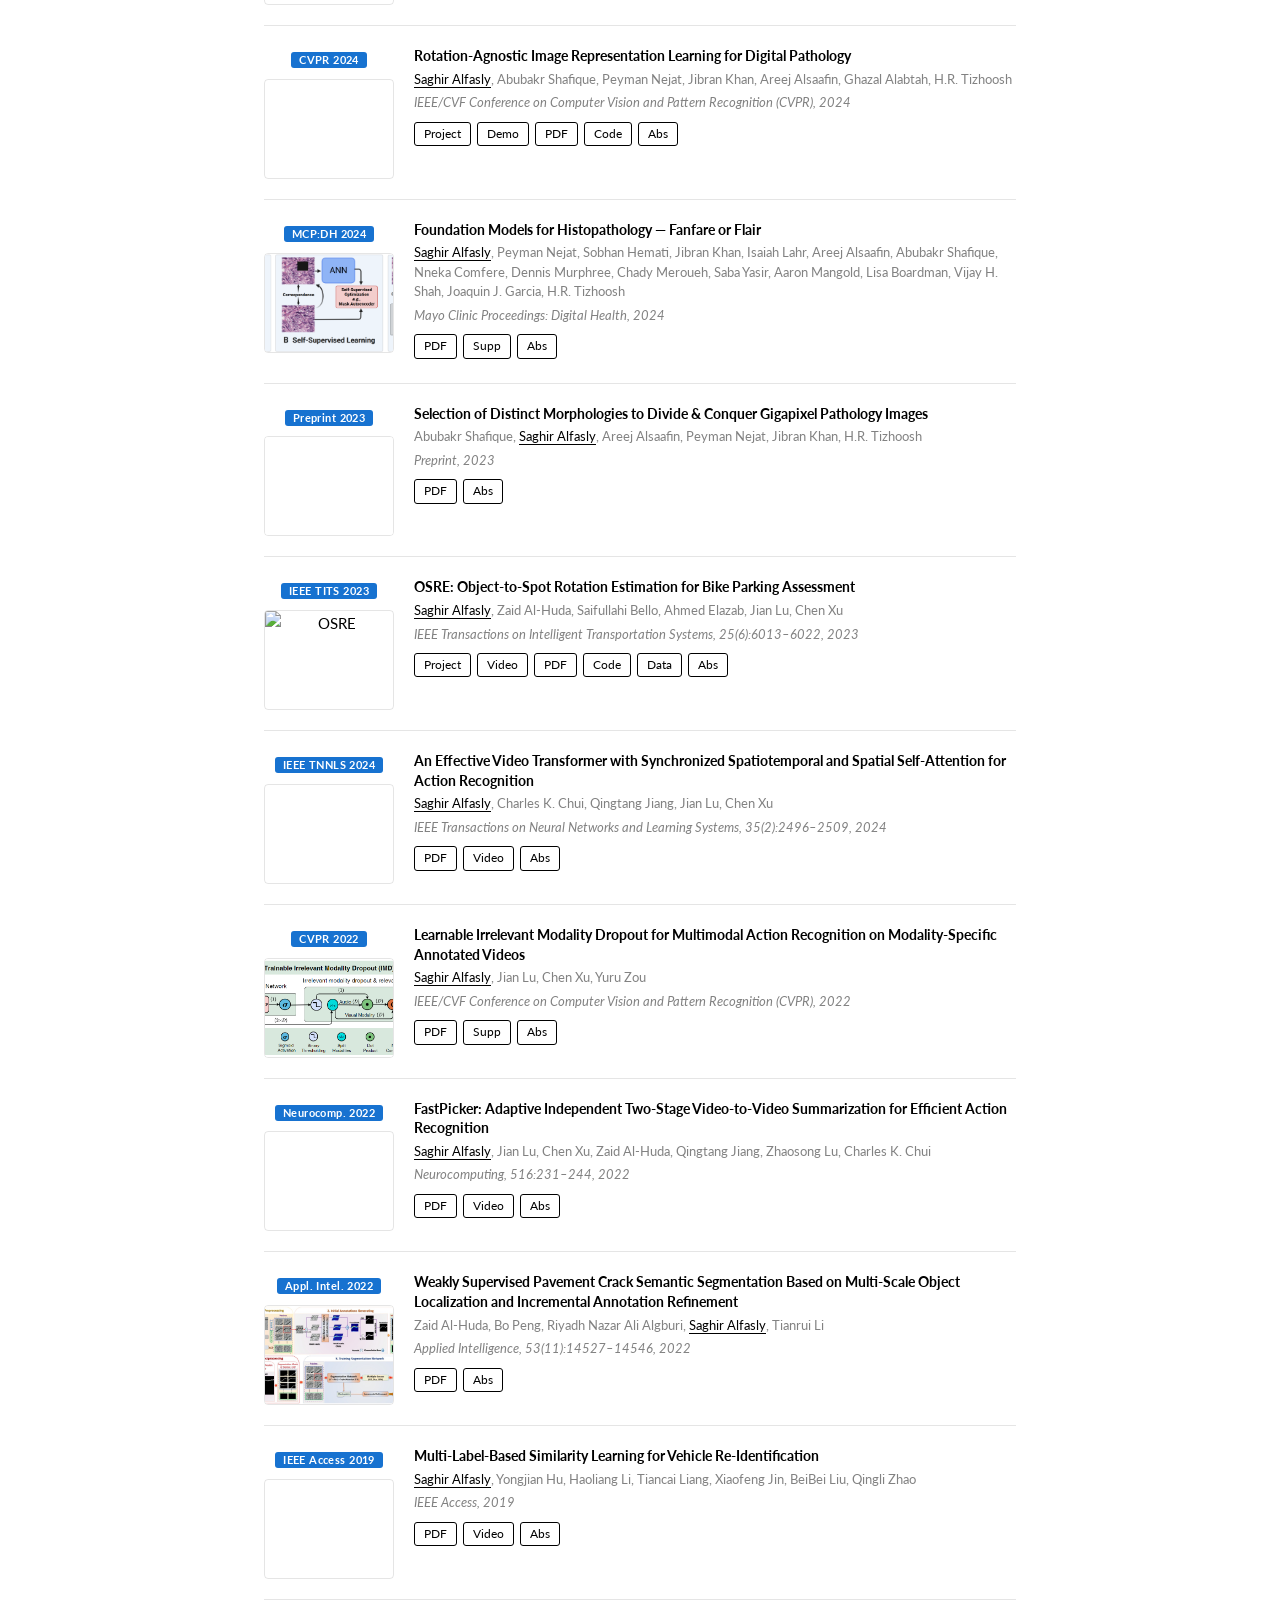
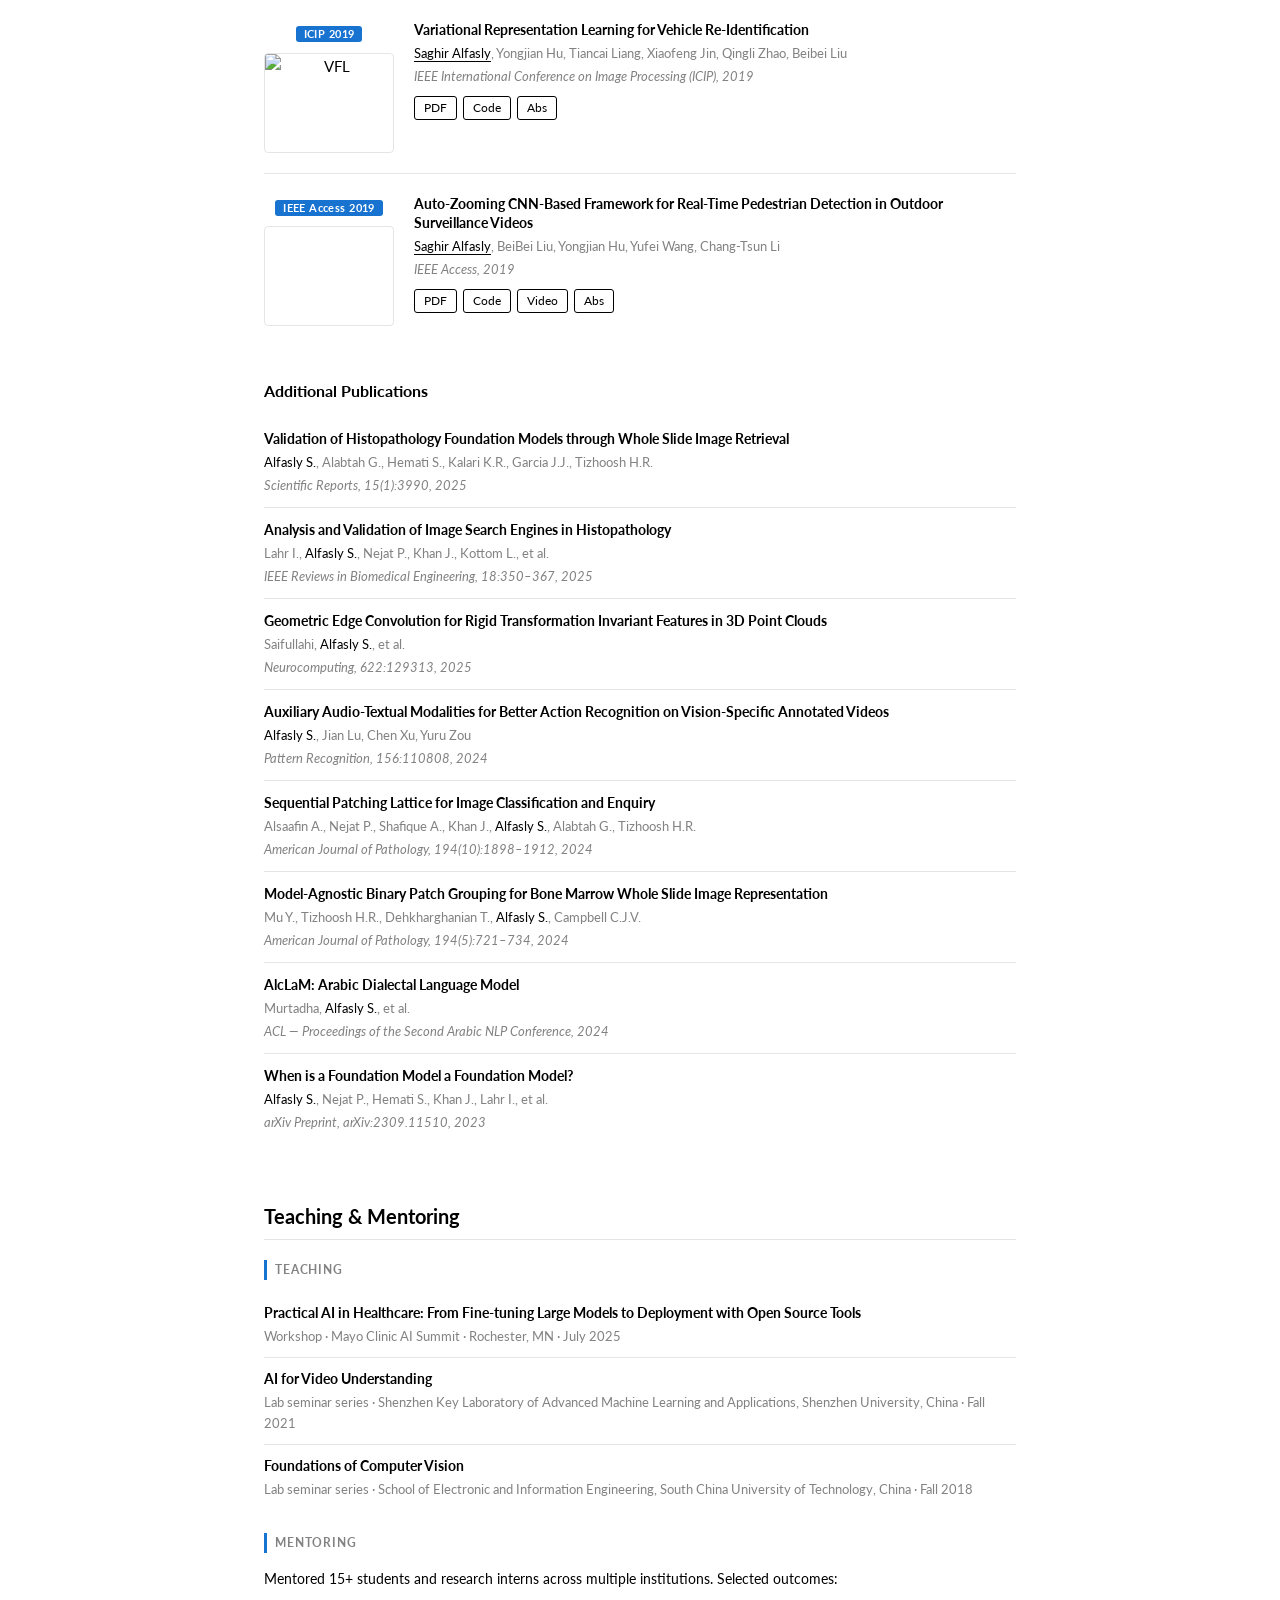
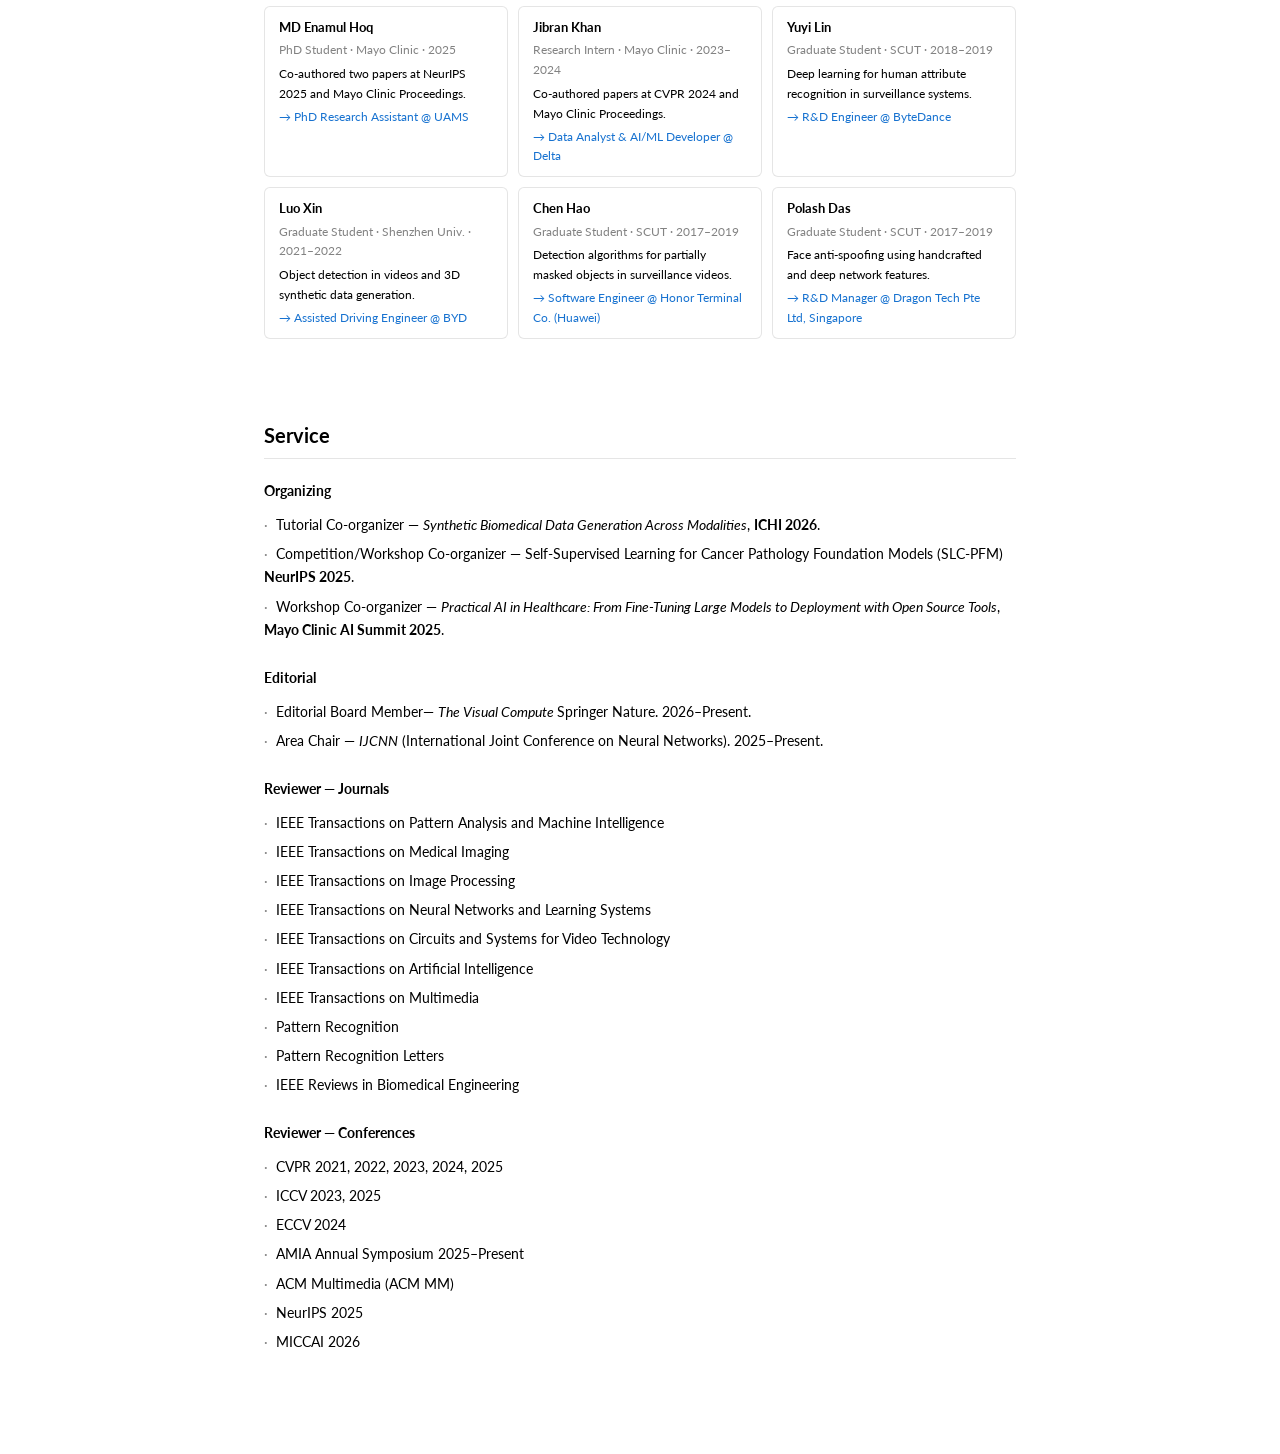
==== commit 88d0fad0: "Update publication links and author names in index.html" ====
--- a/index.html
+++ b/index.html
@@ -284,15 +284,15 @@
         </div>
         <div class="pub-content">
           <div class="pub-title">
-            <a href="https://arxiv.org/pdf/2609.25123">WILSON – a pathology foundation model framework for patient-level analysis and diagnostic text generation</a>
-          </div>
-          <div class="pub-authors">
-            <span class="self">Saghir Alfasly</span>, Wataru Uegami, Sobhan Hemati, Wenchao Han, Xiaojia Tang, Kevin Thompson, Daniel Stone, Ghazal Alabtah, Saba Yasir, Michael Lucas, Eric Klee, Cheryl Willman, Judy Boughey, Matthew Goetz, Krishna Kalari, H.R. Tizhoosh
+            <a href="https://arxiv.org/abs/2609.25123">WILSON – a pathology foundation model framework for patient-level analysis and diagnostic text generation</a>
+          </div>
+          <div class="pub-authors">
+            <span class="self">Saghir Alfasly</span>, Wataru Uegami, Sobhan Hemati, Wenchao Han, Xiaojia Tang, Kevin Thompson, Daniel Stone, Ghazal Alabtah, Chris Hartley, Chady Meroueh, John C. Cheville, Thomas J. Flotte, Saba Yasir, Michael R. Lucas, Eric W. Klee, Cheryl L. Willman, Judy C. Boughey, Matthew P. Goetz, Krishna R. Kalari, H.R. Tizhoosh
           </div>
           <div class="pub-venue-text"><em>Preprint</em>, 2026</div>
           <div class="pub-links">
-            <a class="tag-btn" href="https://arxiv.org/pdf/2609.25123">PDF</a>
-            <a class="tag-btn" href="https://arxiv.org/pdf/2609.25123">Supp</a>
+            <a class="tag-btn" href="https://arxiv.org/abs/2609.25123">PDF</a>
+            <a class="tag-btn" href="https://arxiv.org/abs/2609.25123">Supp</a>
             <button class="tag-btn abs-btn">Abs</button>
           </div>
           <div class="pub-abstract">
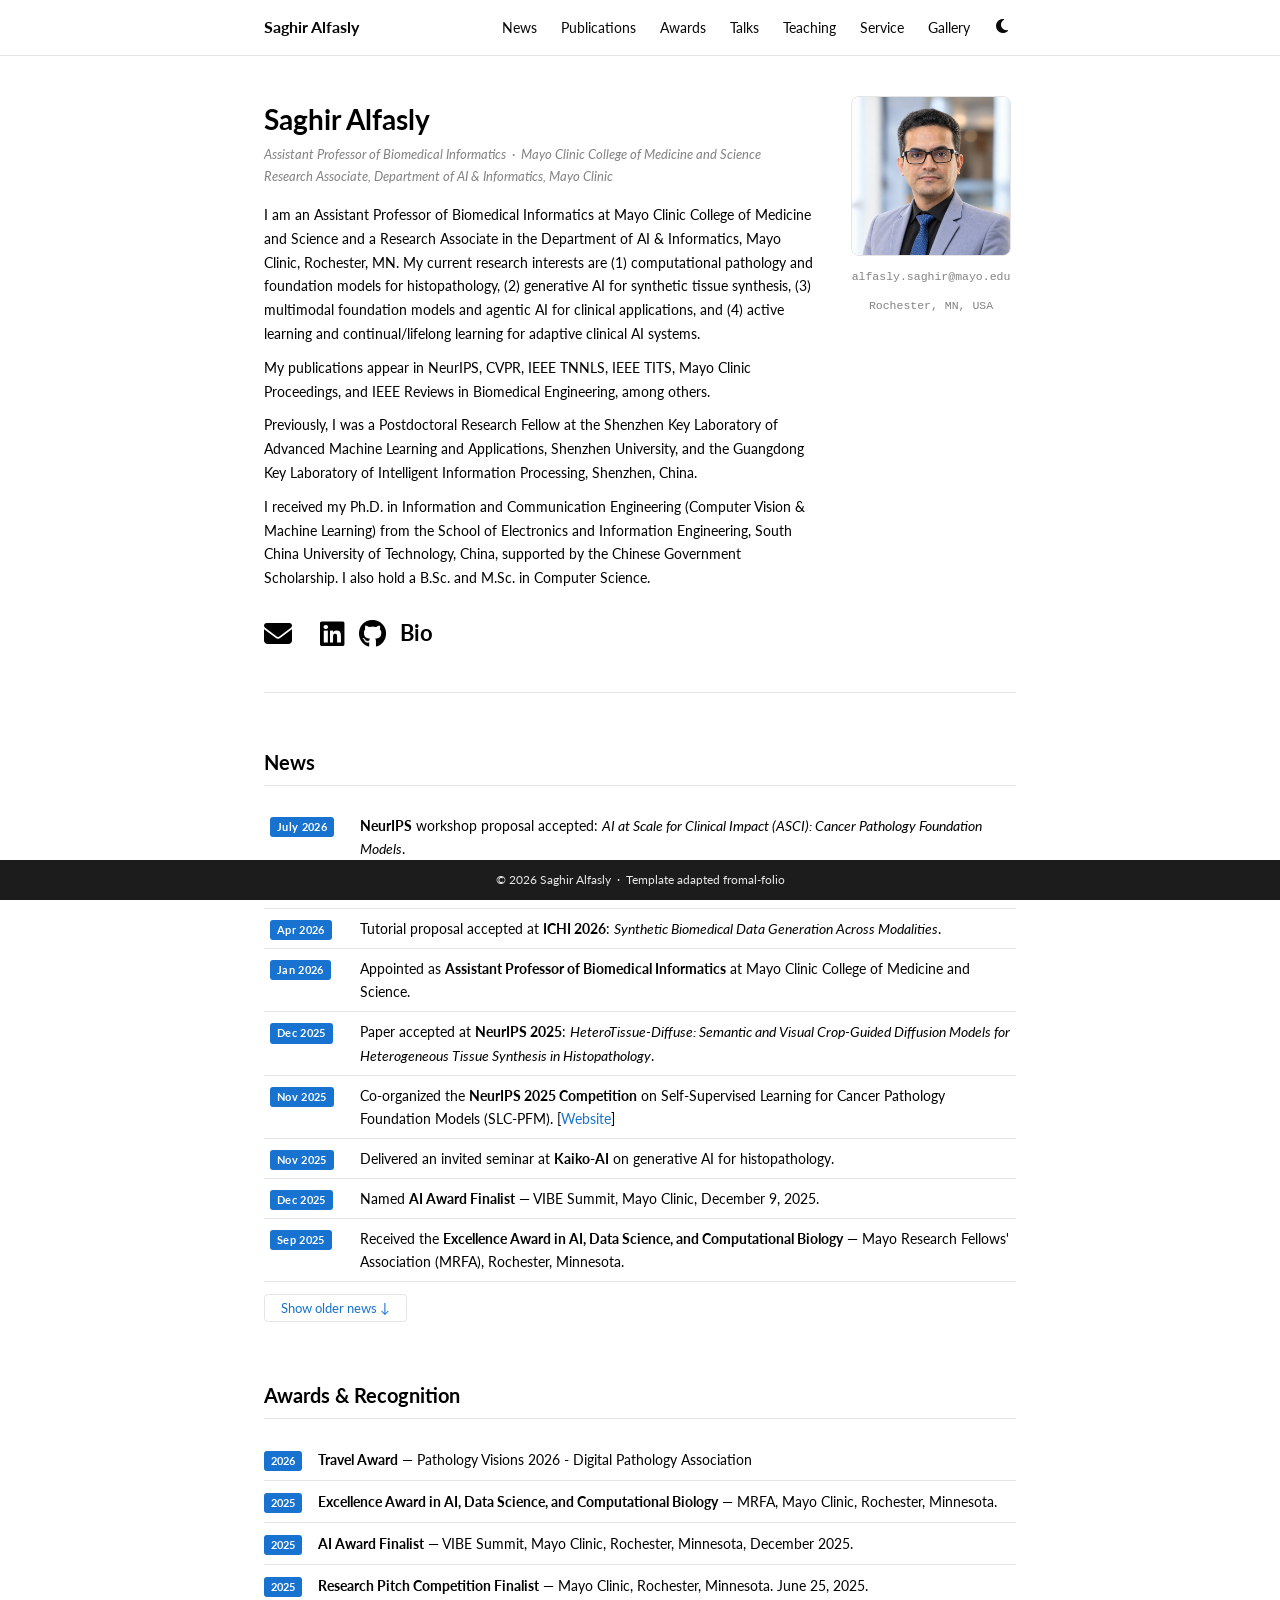
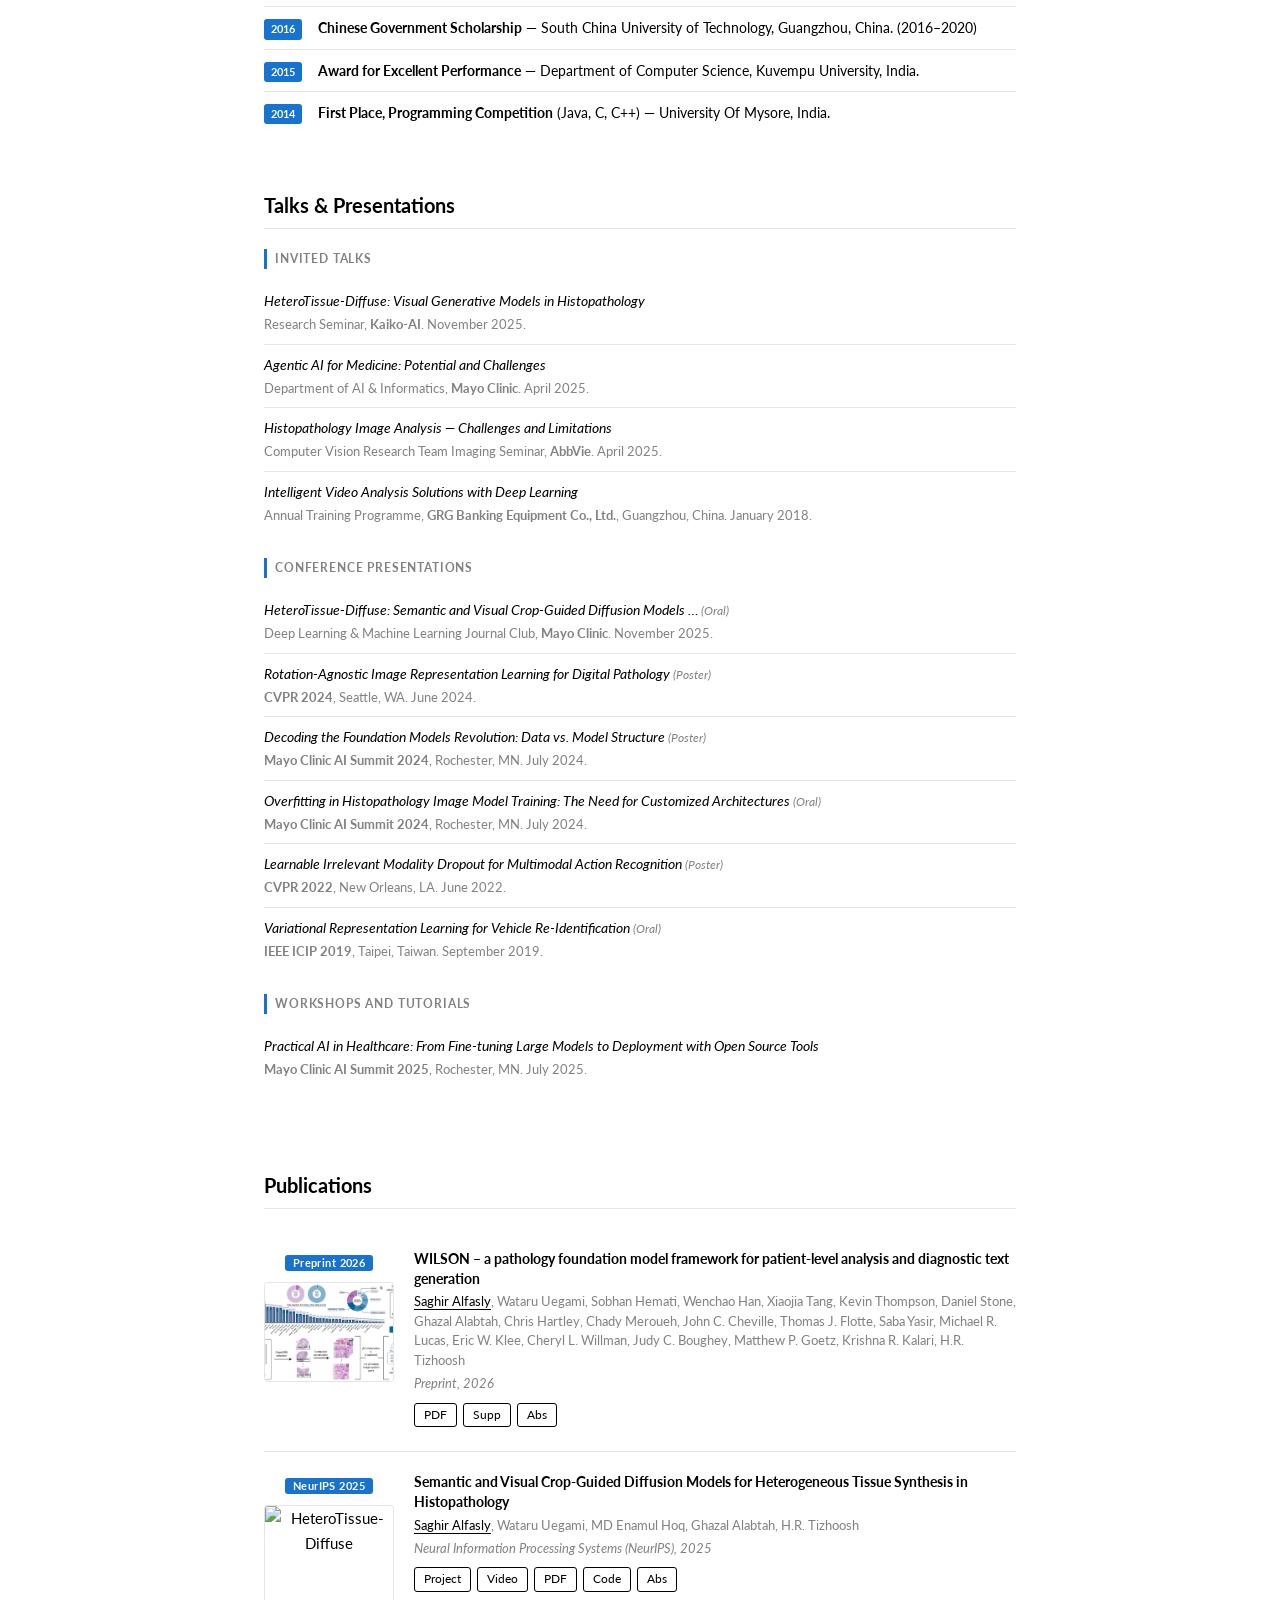
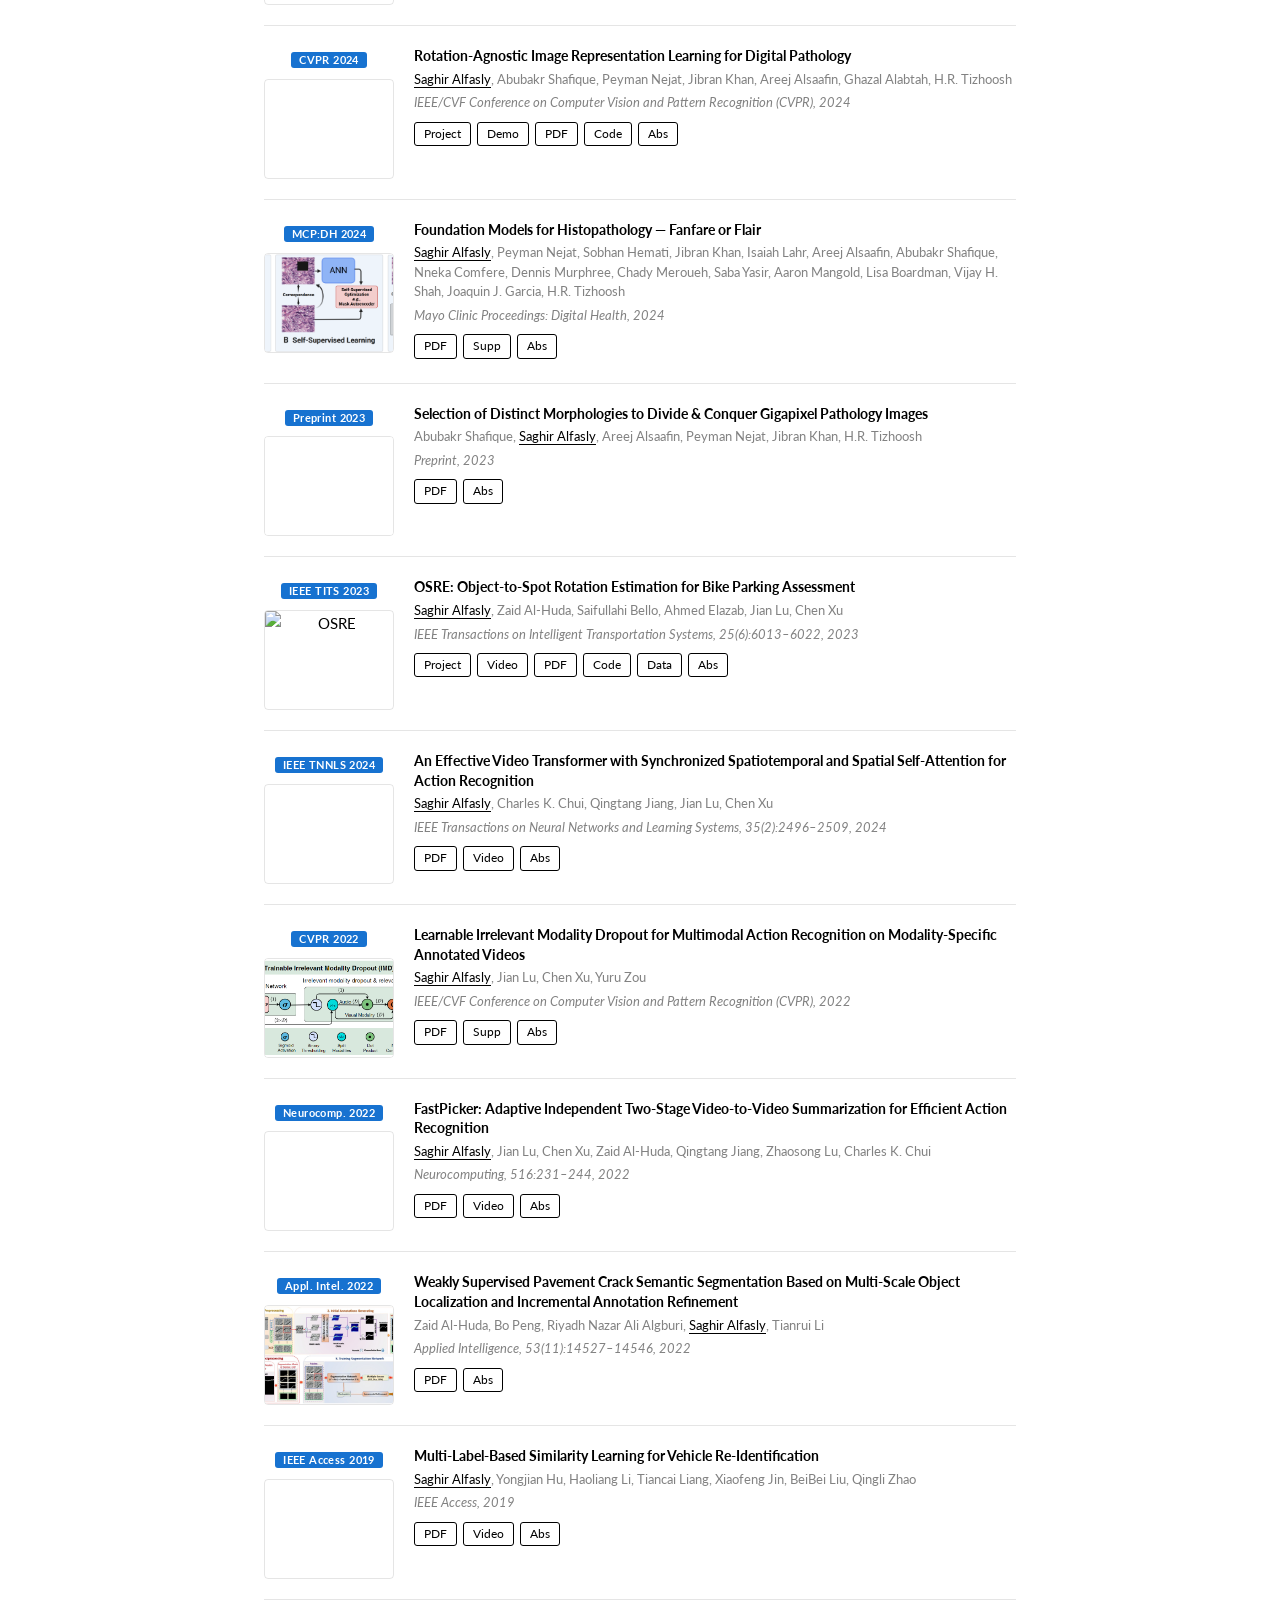
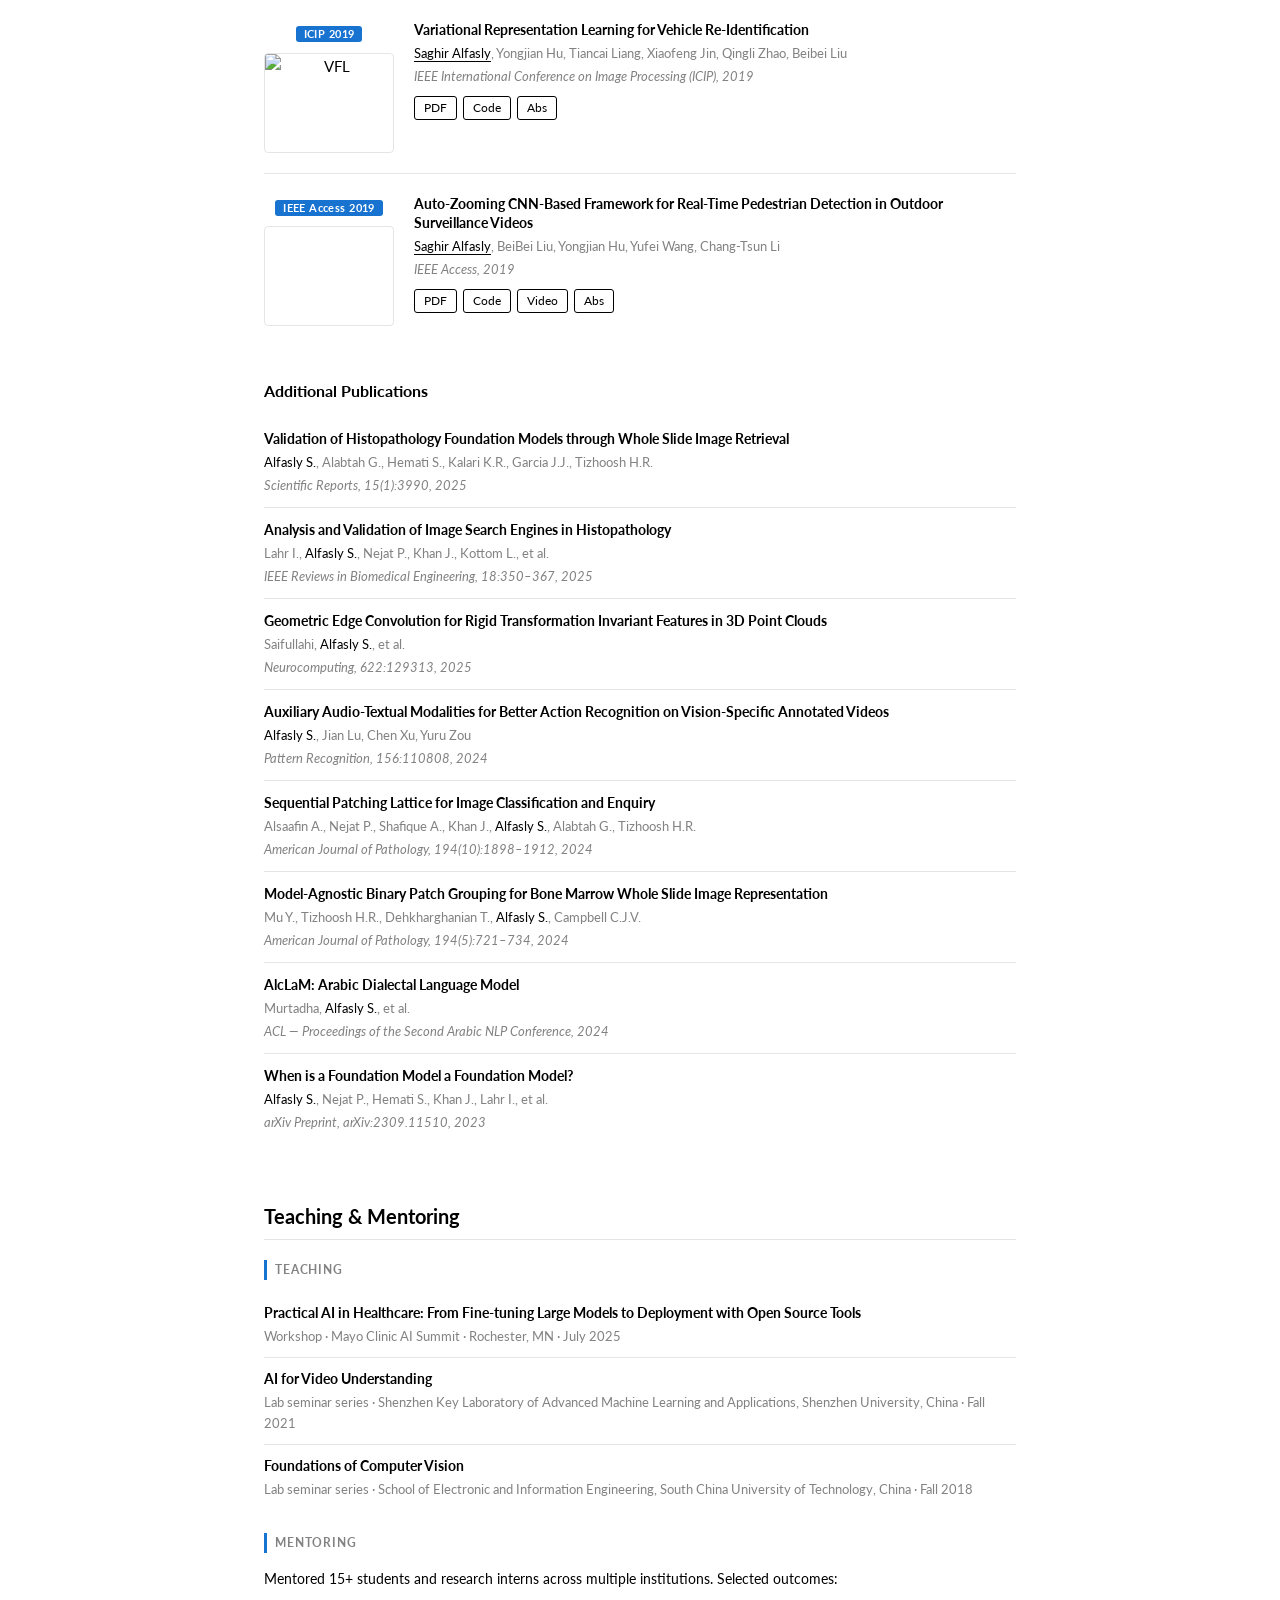
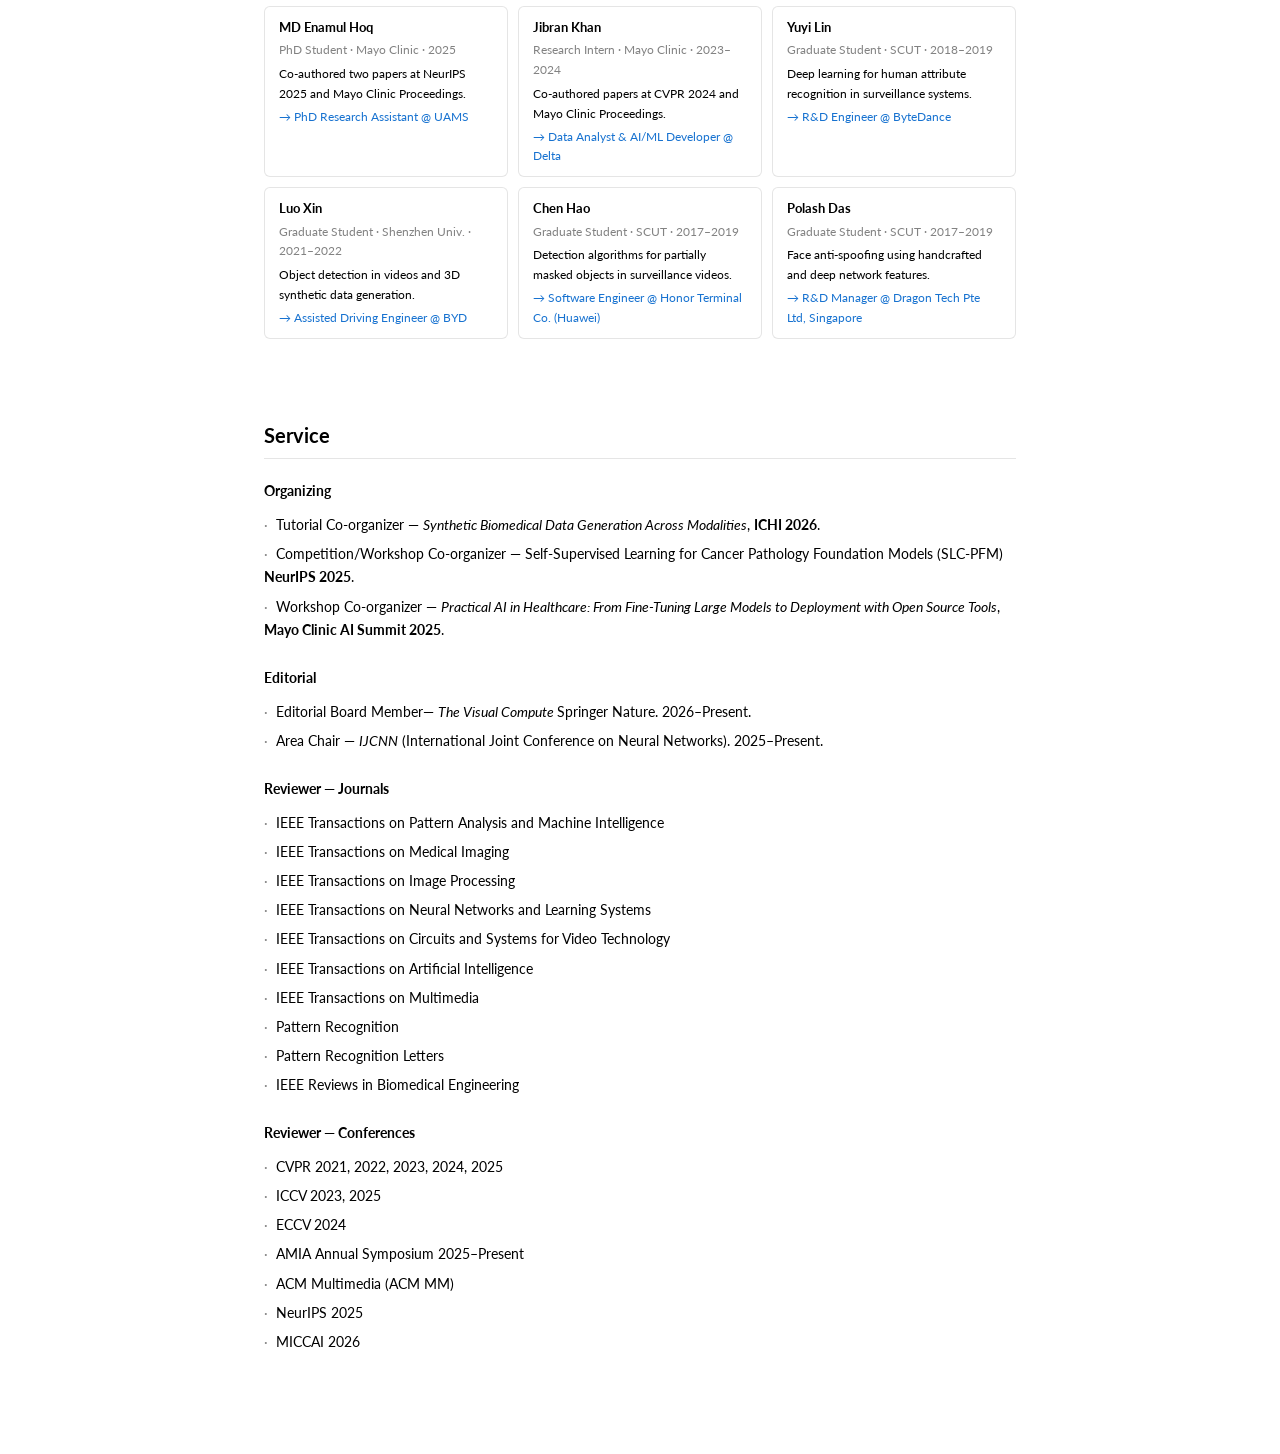
==== commit 06de64fb: "Update index.html" ====
--- a/index.html
+++ b/index.html
@@ -95,10 +95,10 @@
     </div>
 
     <div class="profile-card">
-      <img src="images/SaghirProfile3.jpeg" alt="Saghir Alfasly">
+      <img src="images/saghirprofile.png" alt="Saghir Alfasly">
       <div class="profile-info">
         <p>alfasly.saghir@mayo.edu</p>
-        <!-- <p>Rochester, MN 55904</p> -->
+        <p>Rochester, MN, USA</p>
       </div>
     </div>
 
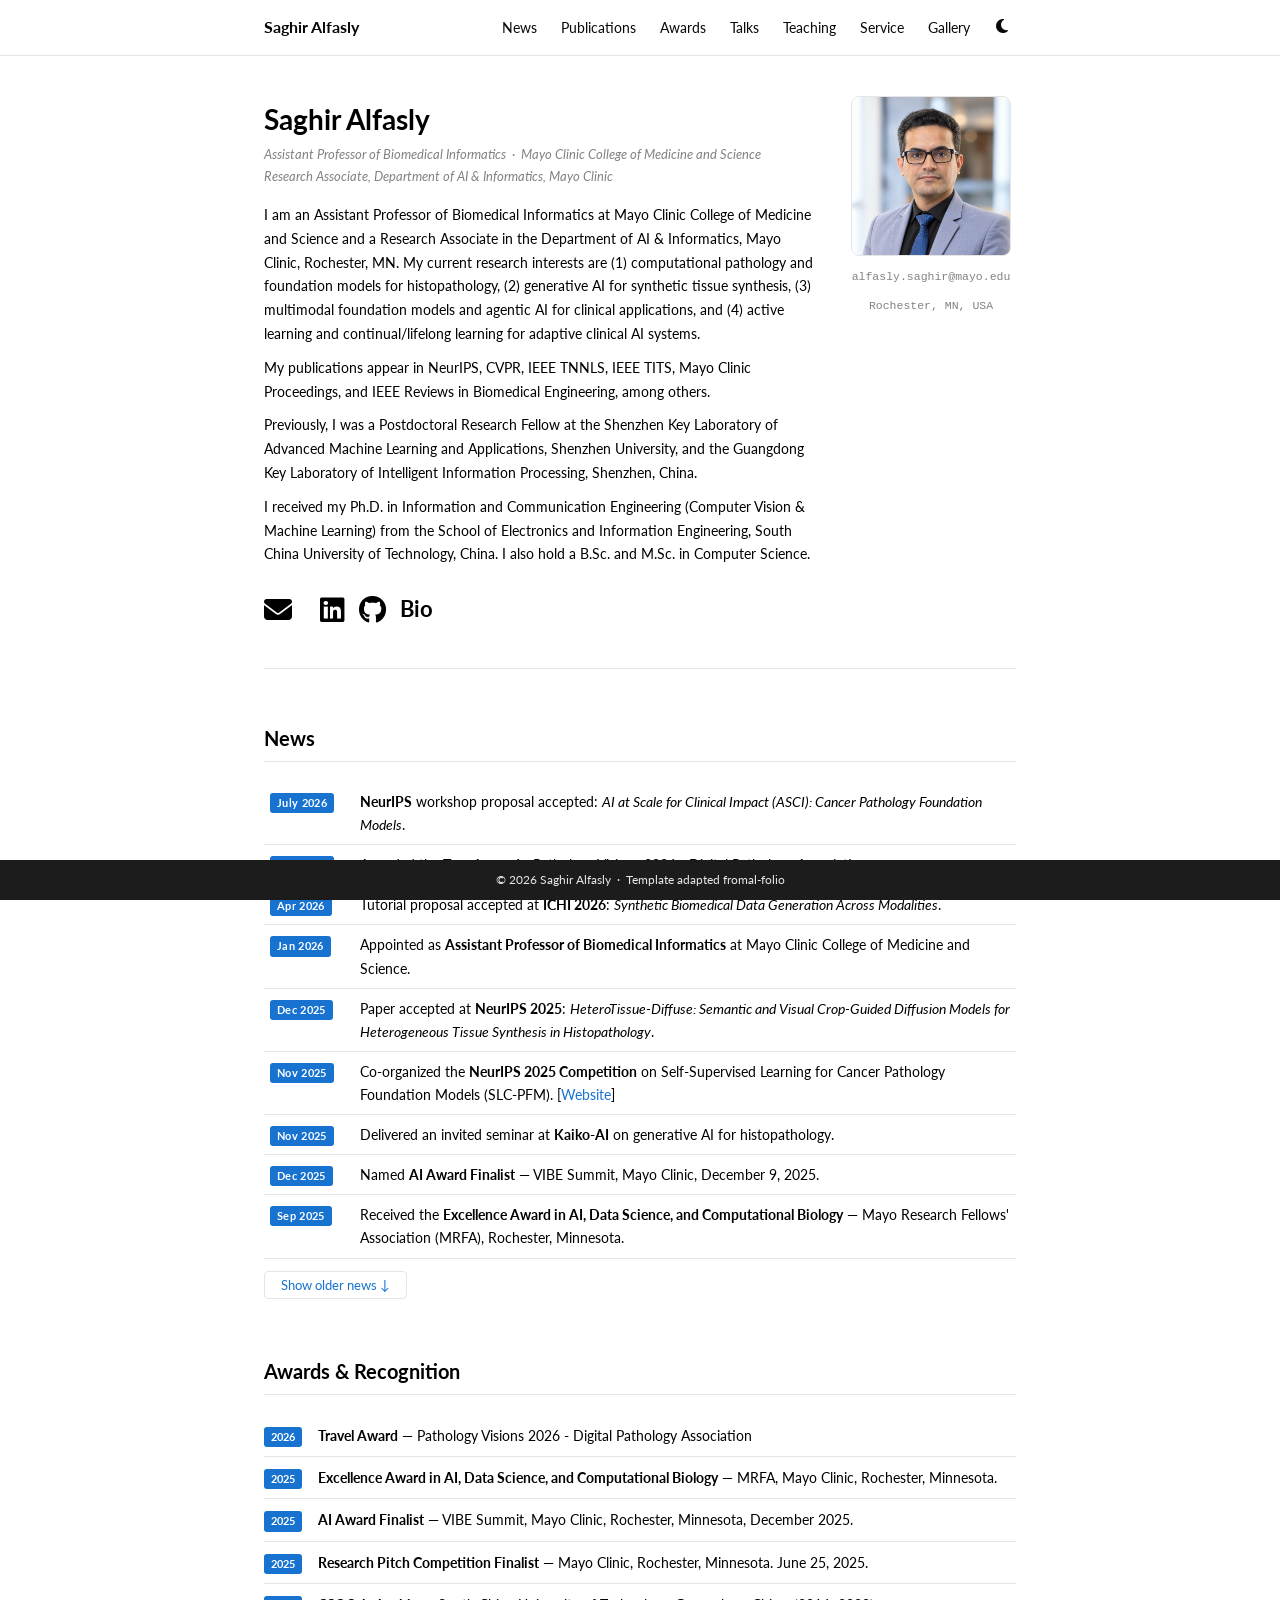
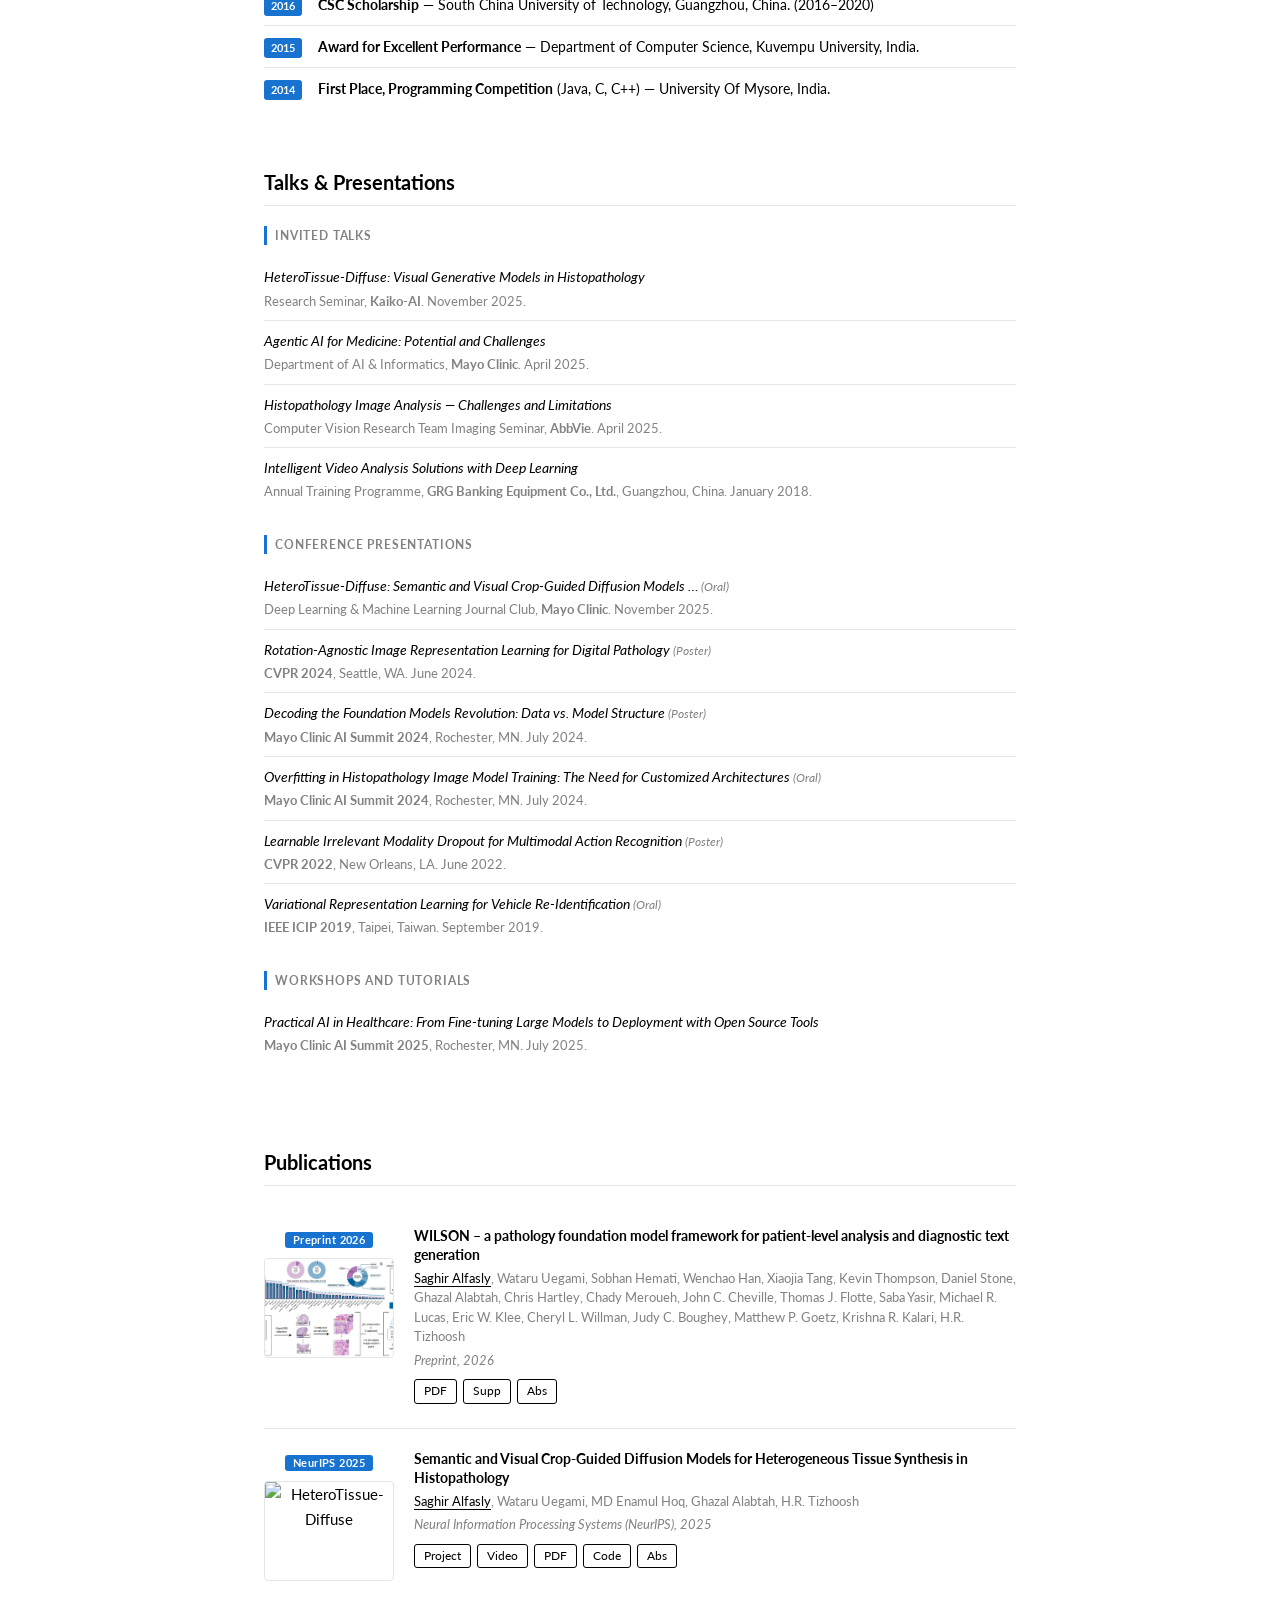
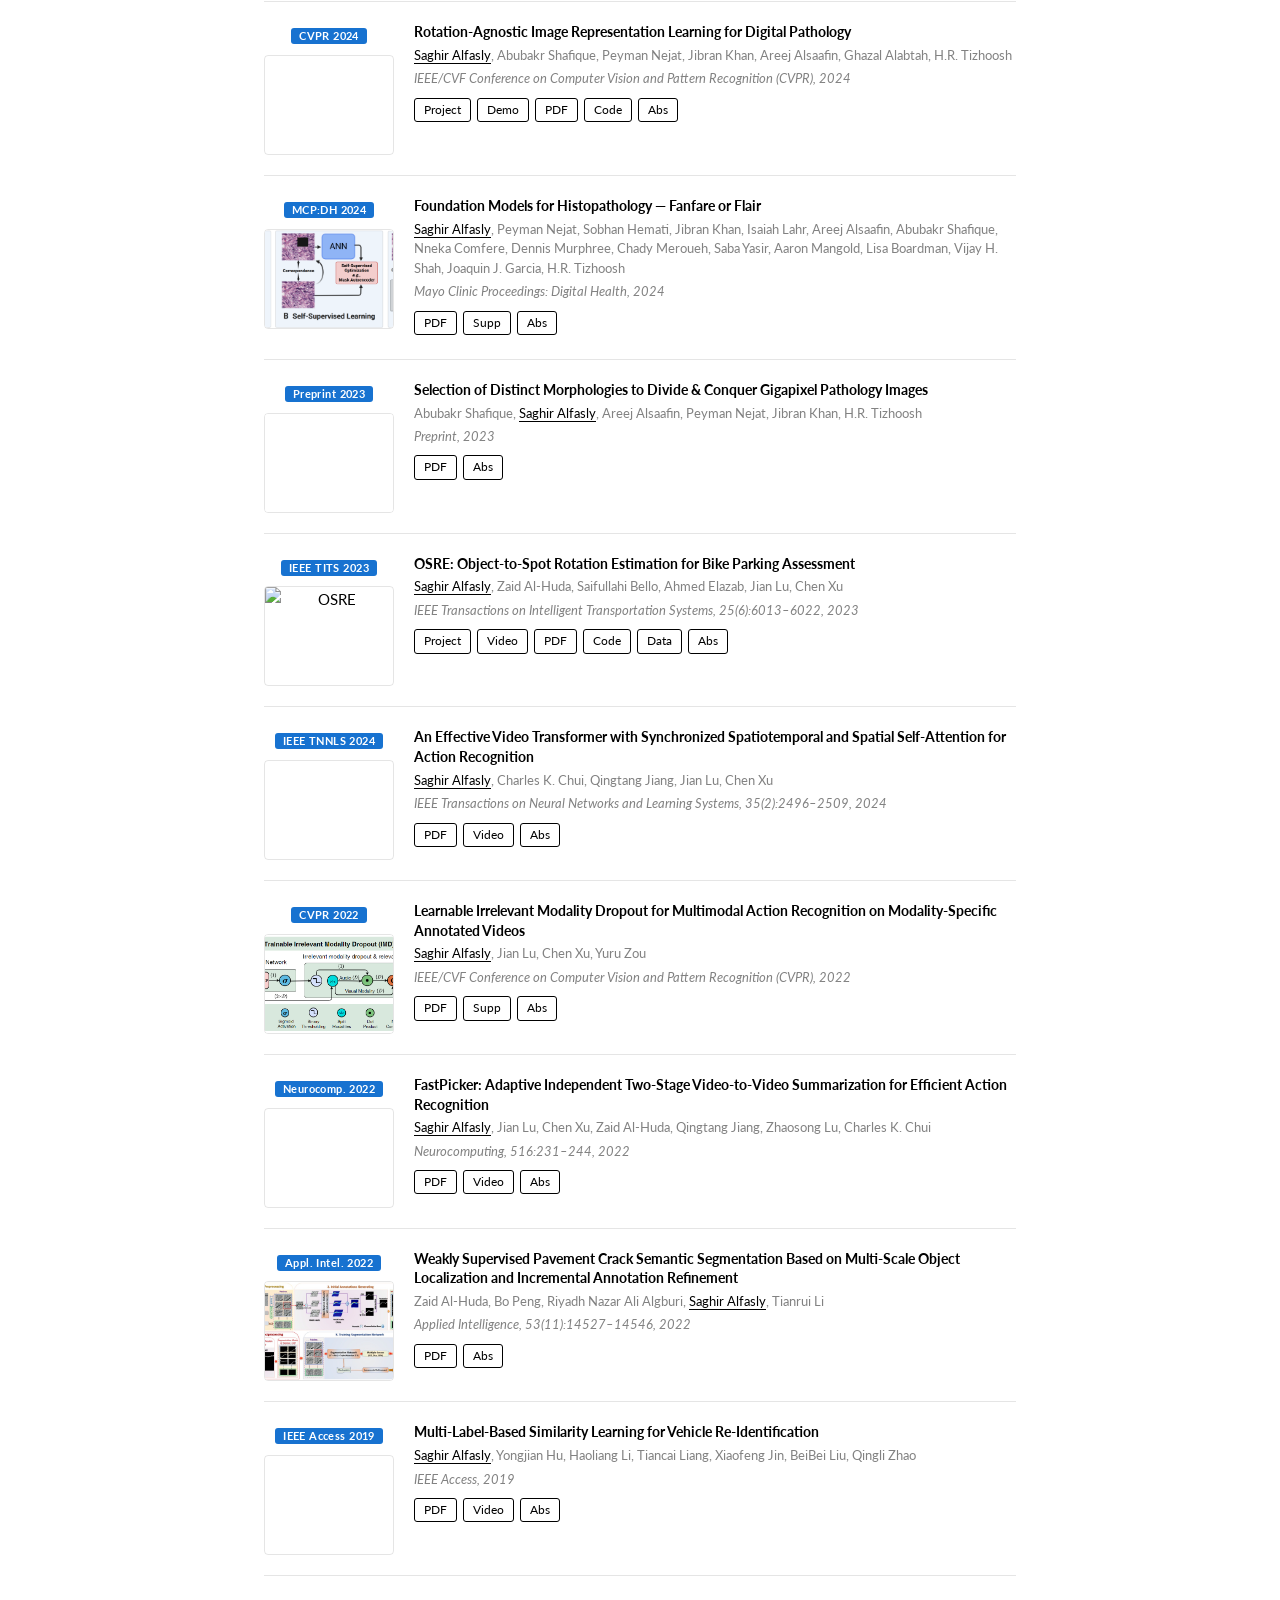
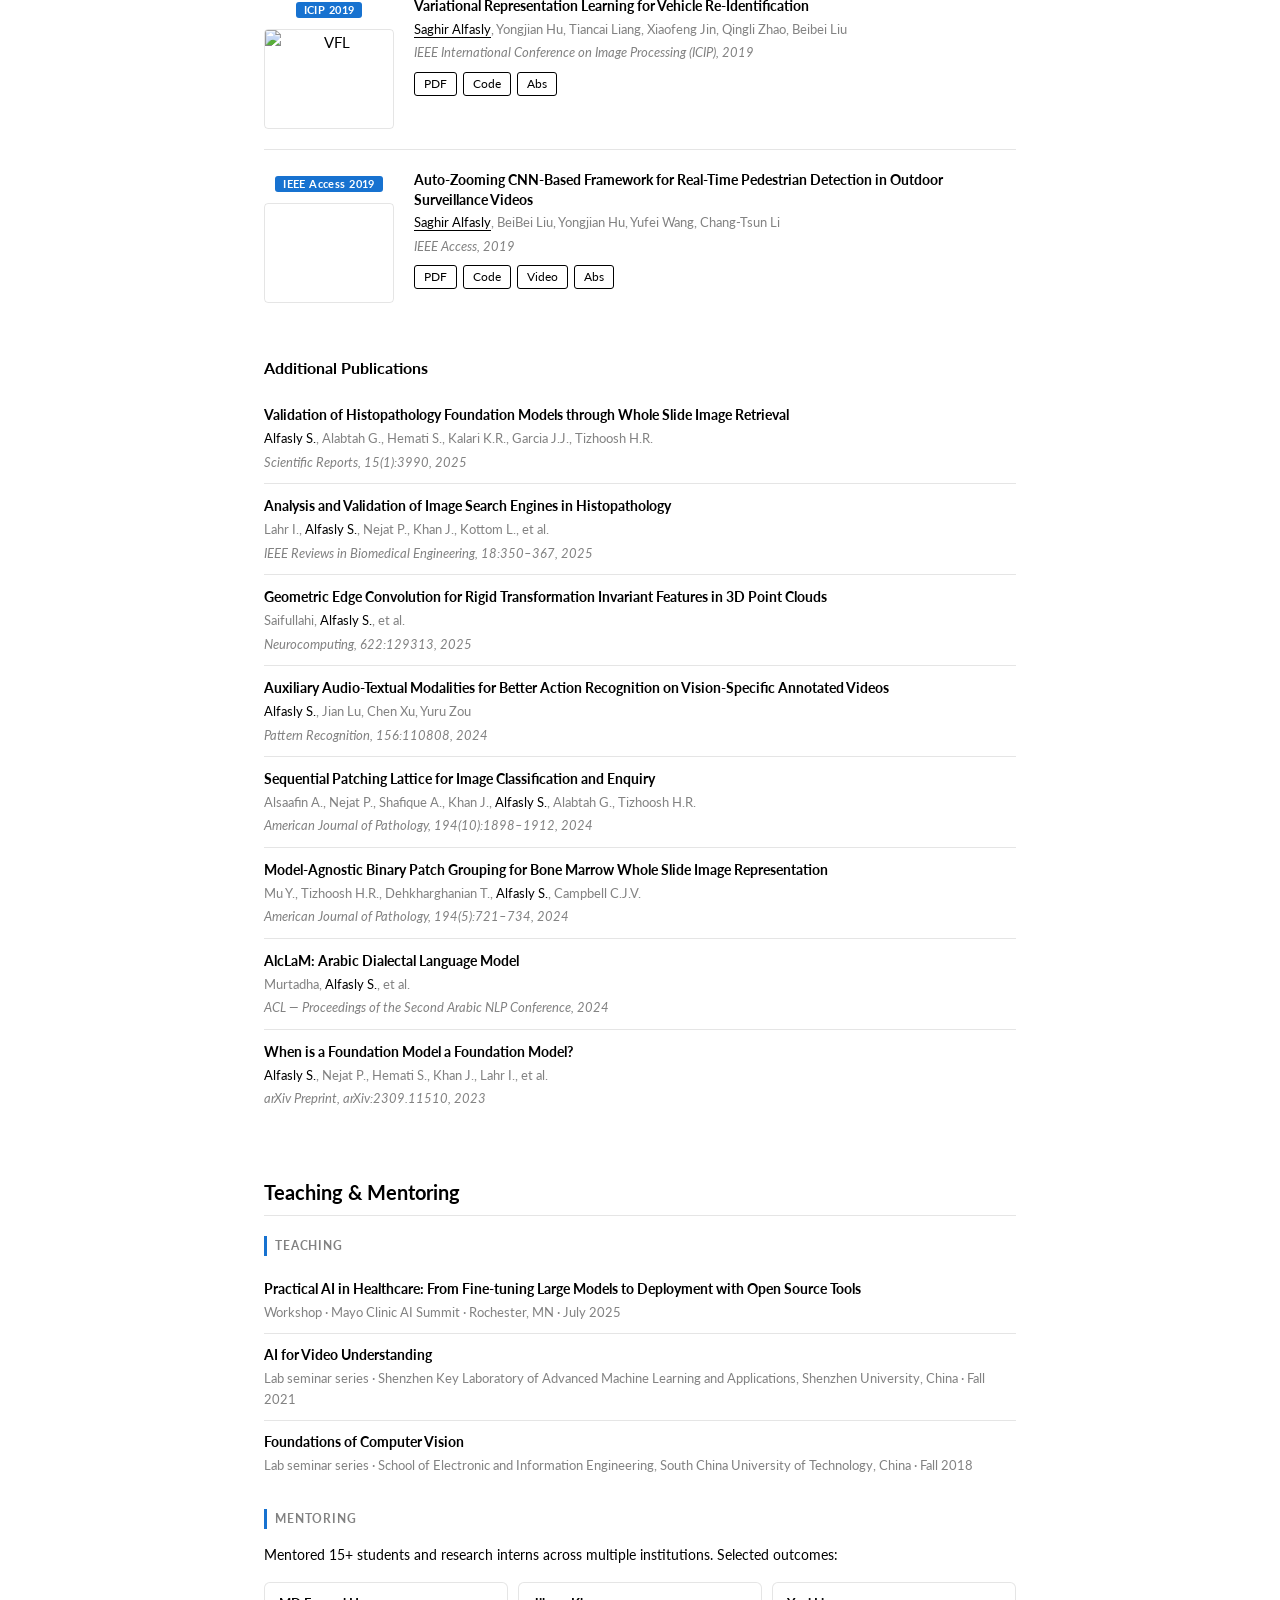
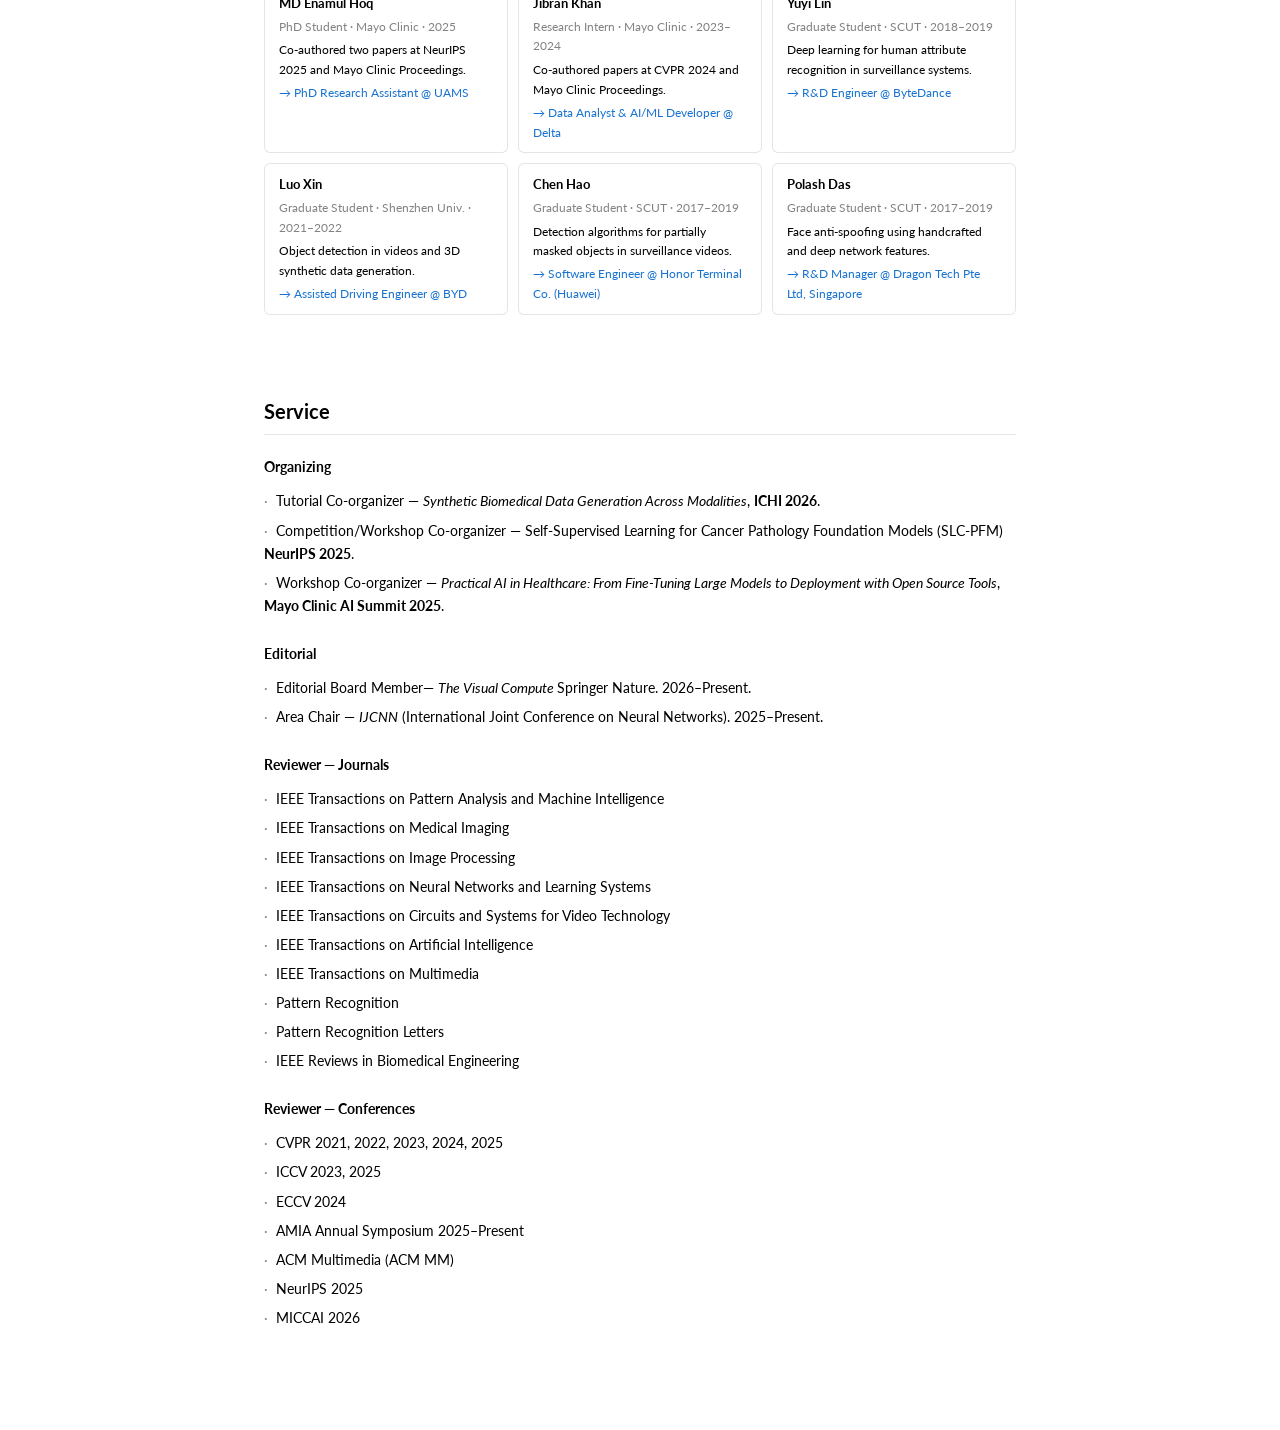
==== commit f1ba7839: "Update index.html" ====
--- a/index.html
+++ b/index.html
@@ -81,7 +81,7 @@
         Previously, I was a Postdoctoral Research Fellow at the Shenzhen Key Laboratory of Advanced Machine Learning and Applications, Shenzhen University, and the Guangdong Key Laboratory of Intelligent Information Processing, Shenzhen, China.
       </p>
       <p>
-        I received my Ph.D. in Information and Communication Engineering (Computer Vision &amp; Machine Learning) from the School of Electronics and Information Engineering, South China University of Technology, China, supported by the Chinese Government Scholarship. I also hold a B.Sc. and M.Sc. in Computer Science.
+        I received my Ph.D. in Information and Communication Engineering (Computer Vision &amp; Machine Learning) from the School of Electronics and Information Engineering, South China University of Technology, China. I also hold a B.Sc. and M.Sc. in Computer Science.
       </p>
 
       <!-- Social icons -->
@@ -194,7 +194,7 @@
     </div>
     <div class="award-row">
       <span class="award-yr">2016</span>
-      <div class="award-desc"><strong>Chinese Government Scholarship</strong> — South China University of Technology, Guangzhou, China. (2016–2020)</div>
+      <div class="award-desc"><strong>CSC Scholarship</strong> — South China University of Technology, Guangzhou, China. (2016–2020)</div>
     </div>
     <div class="award-row">
       <span class="award-yr">2015</span>
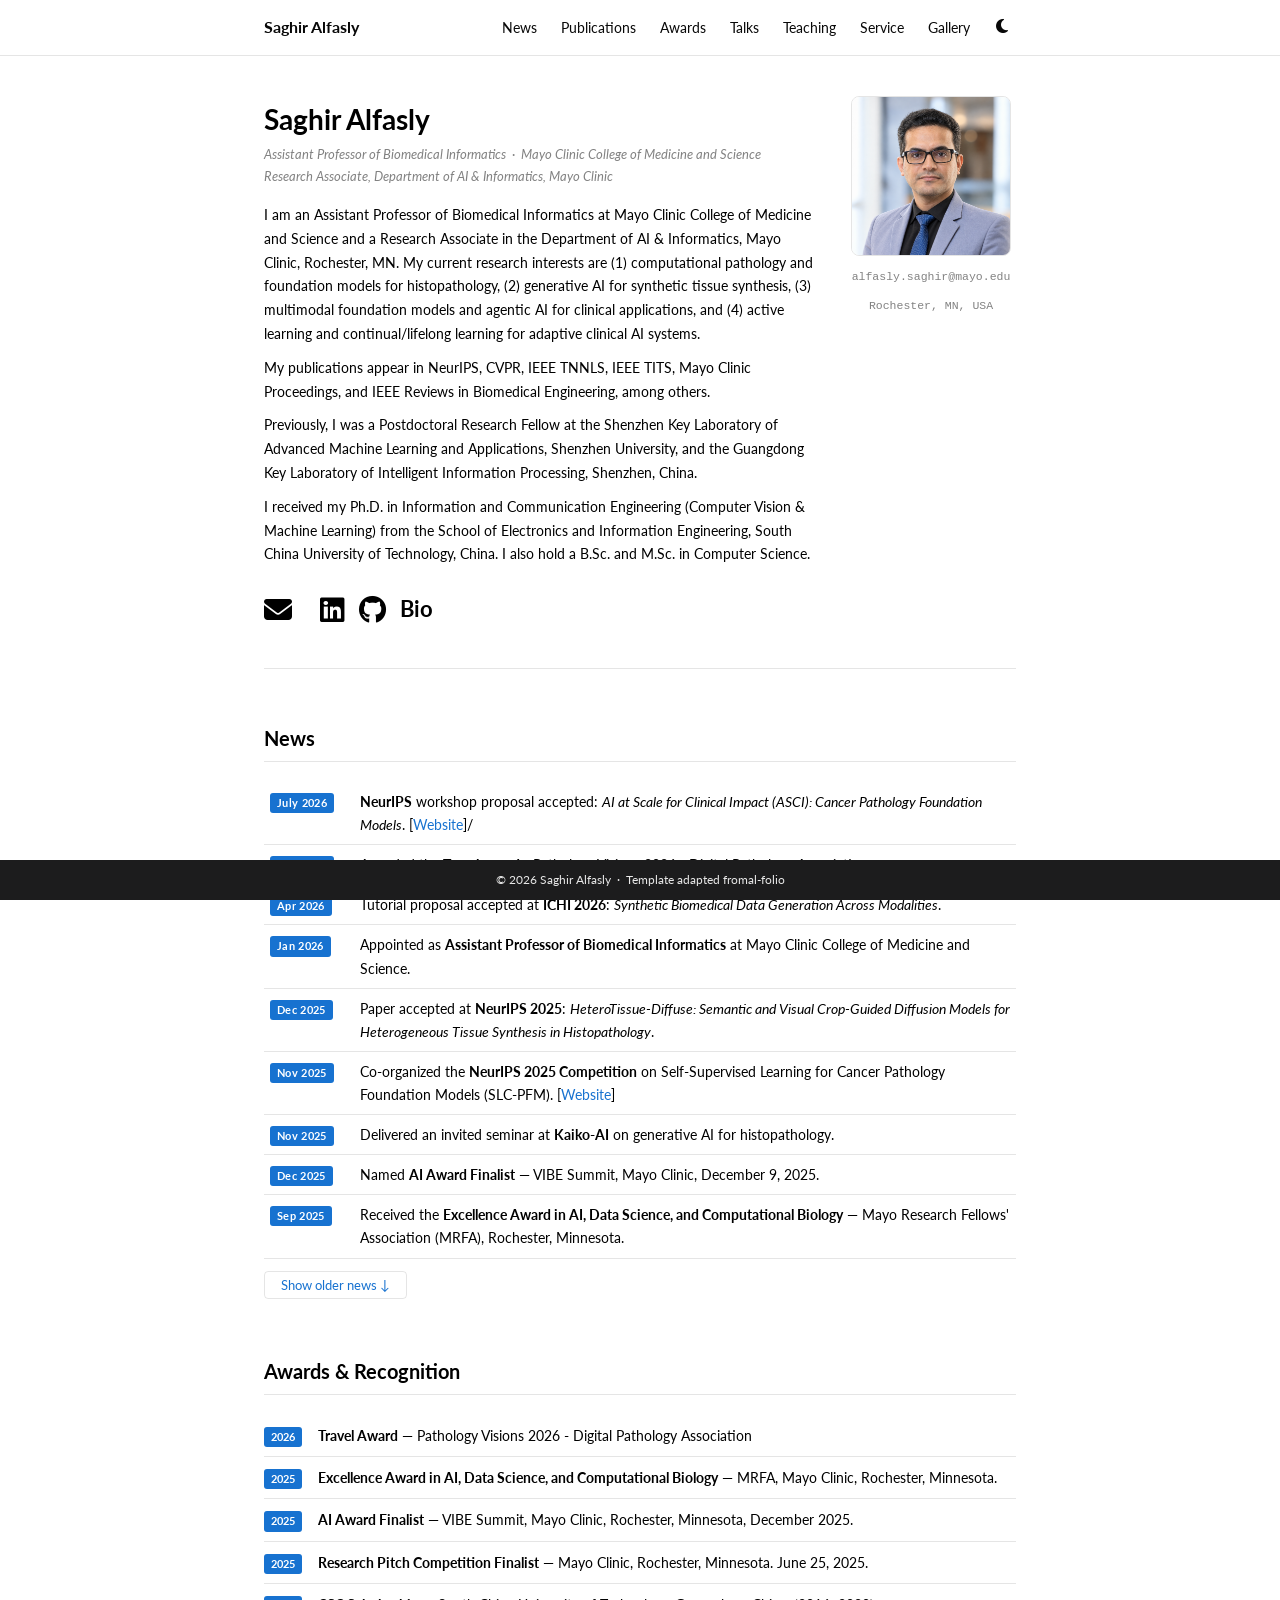
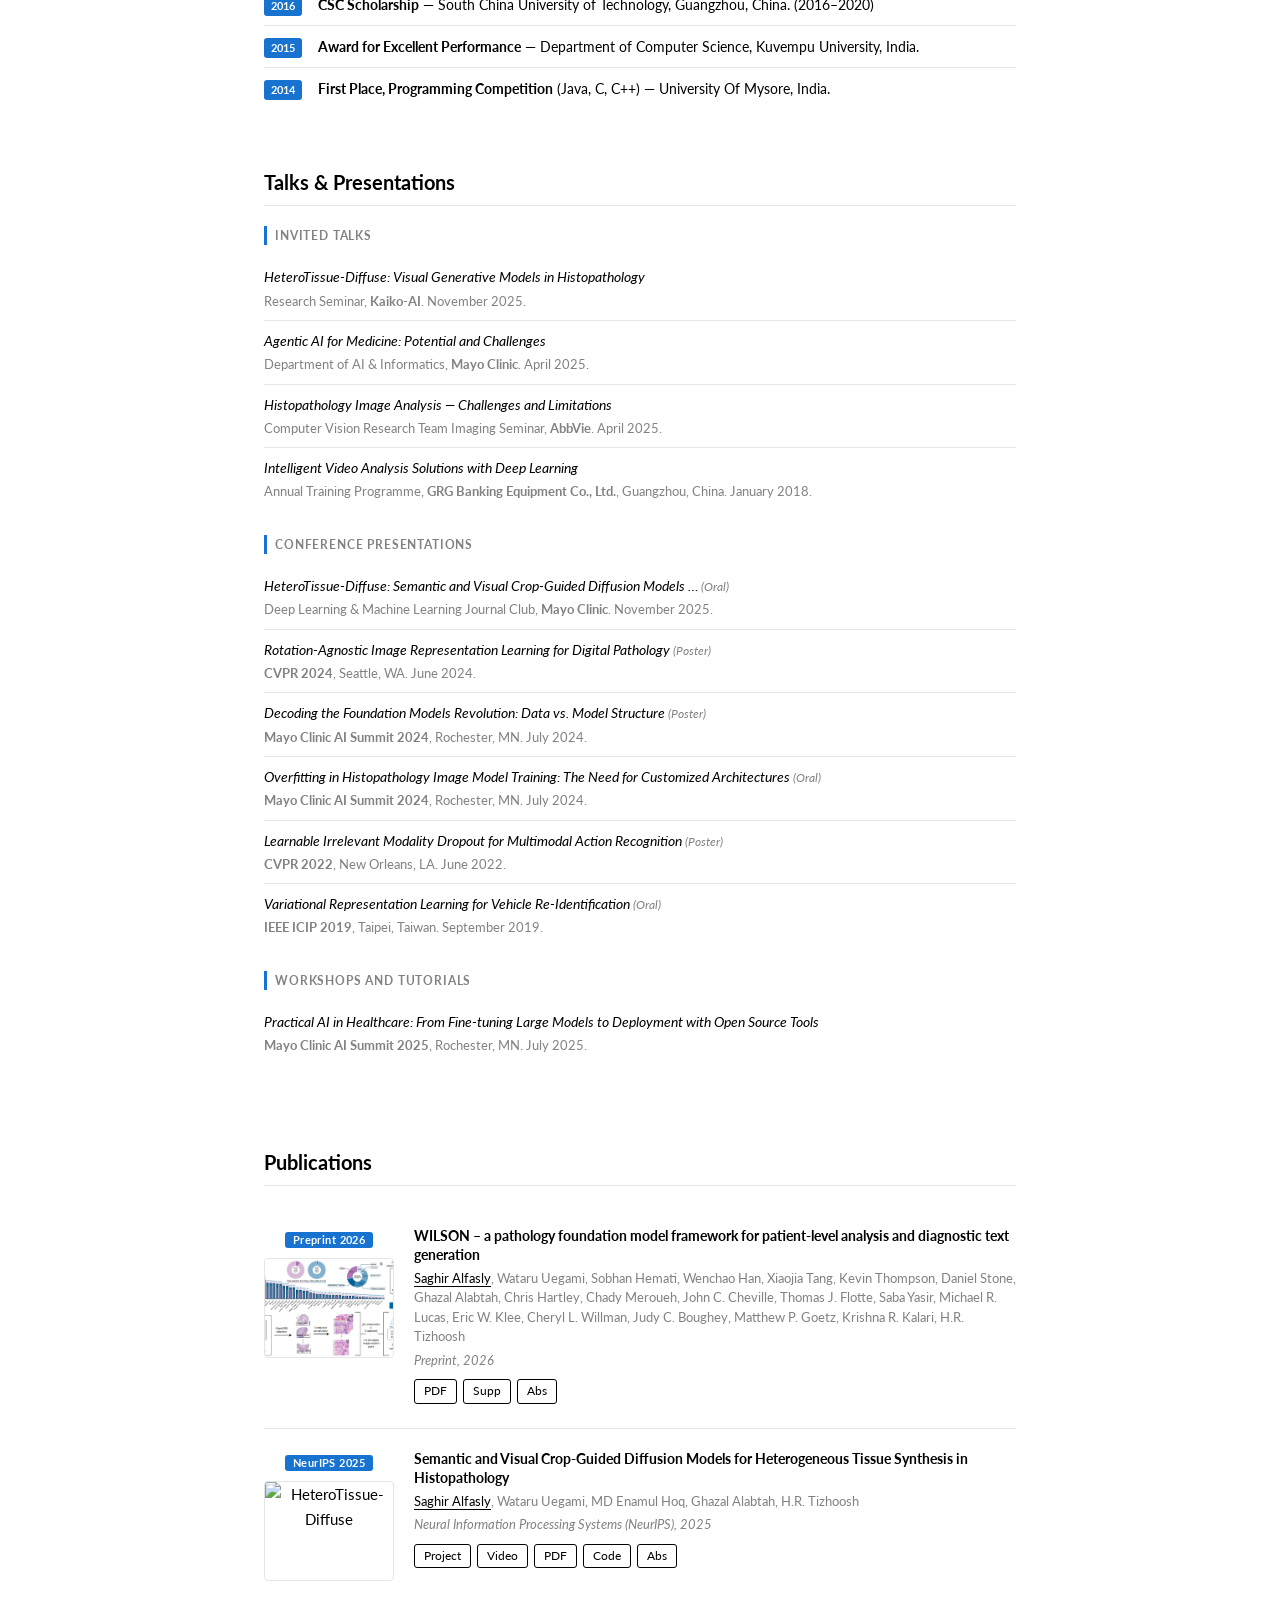
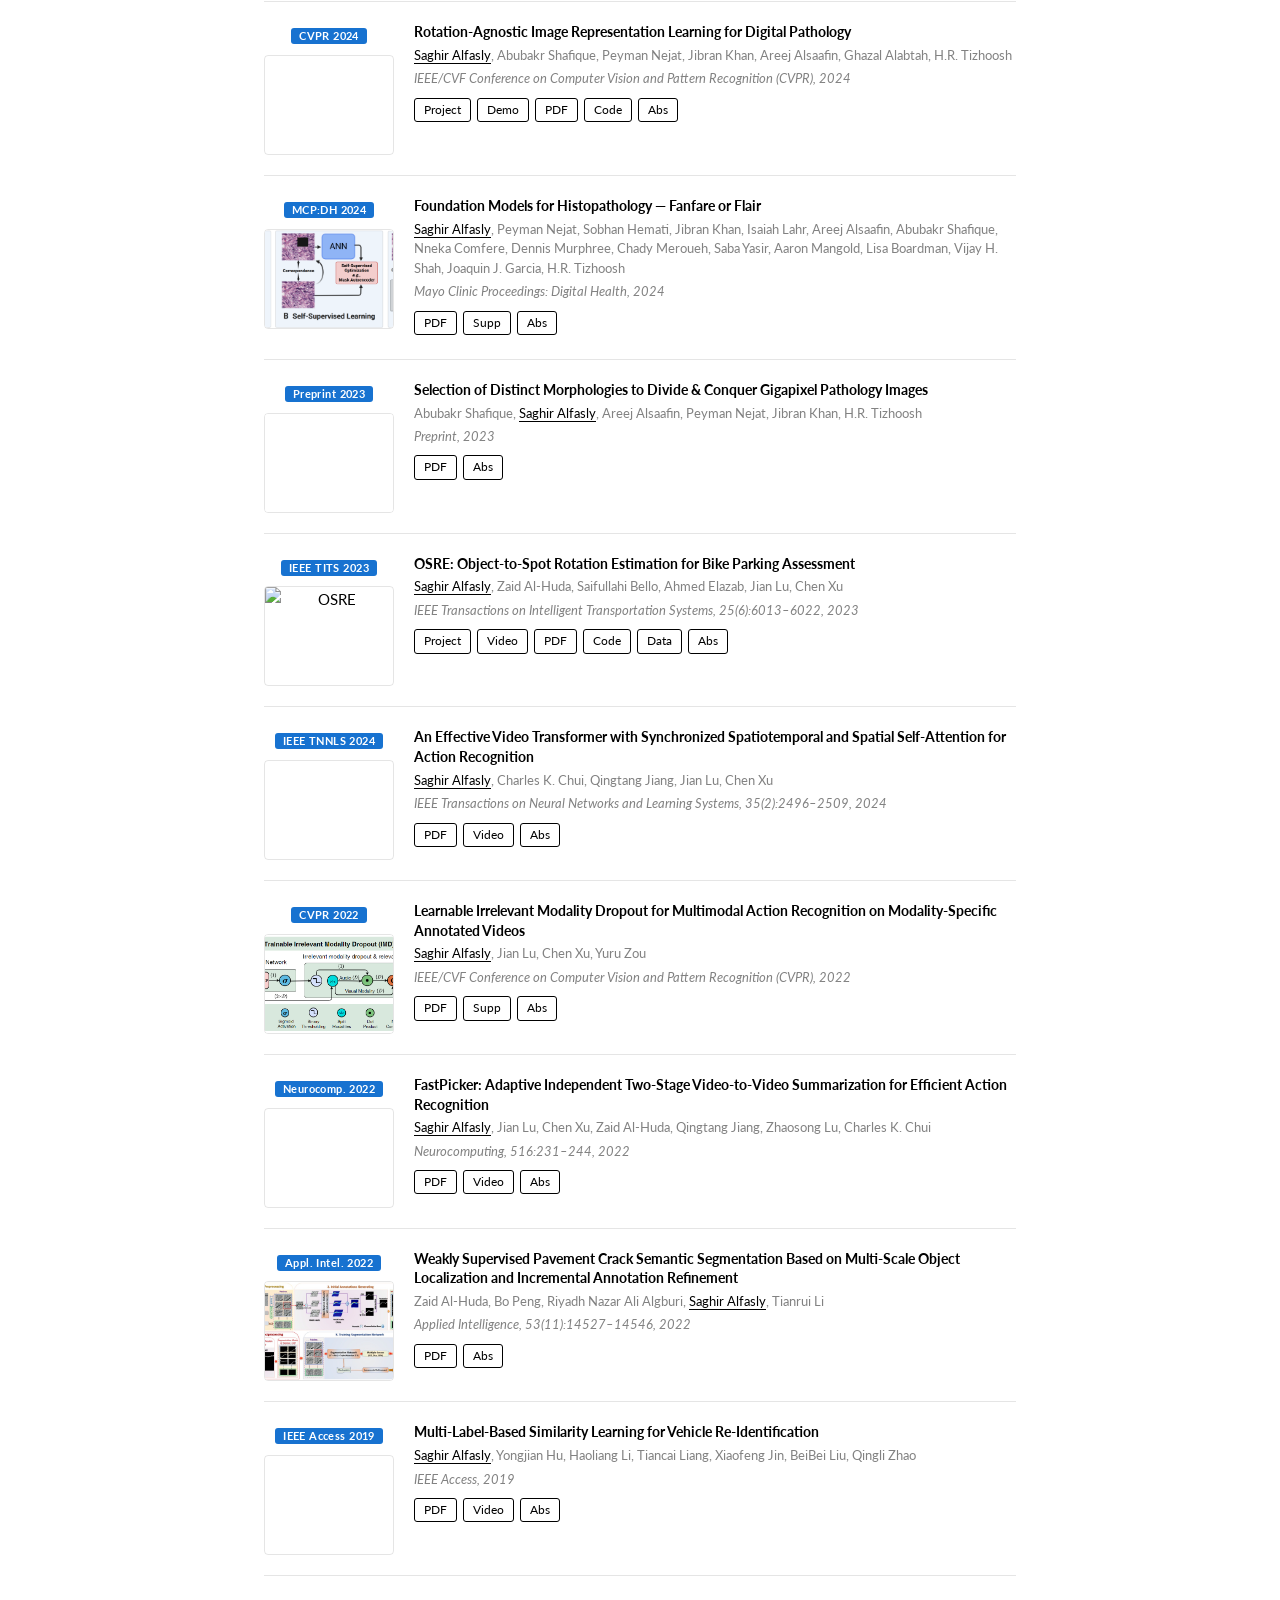
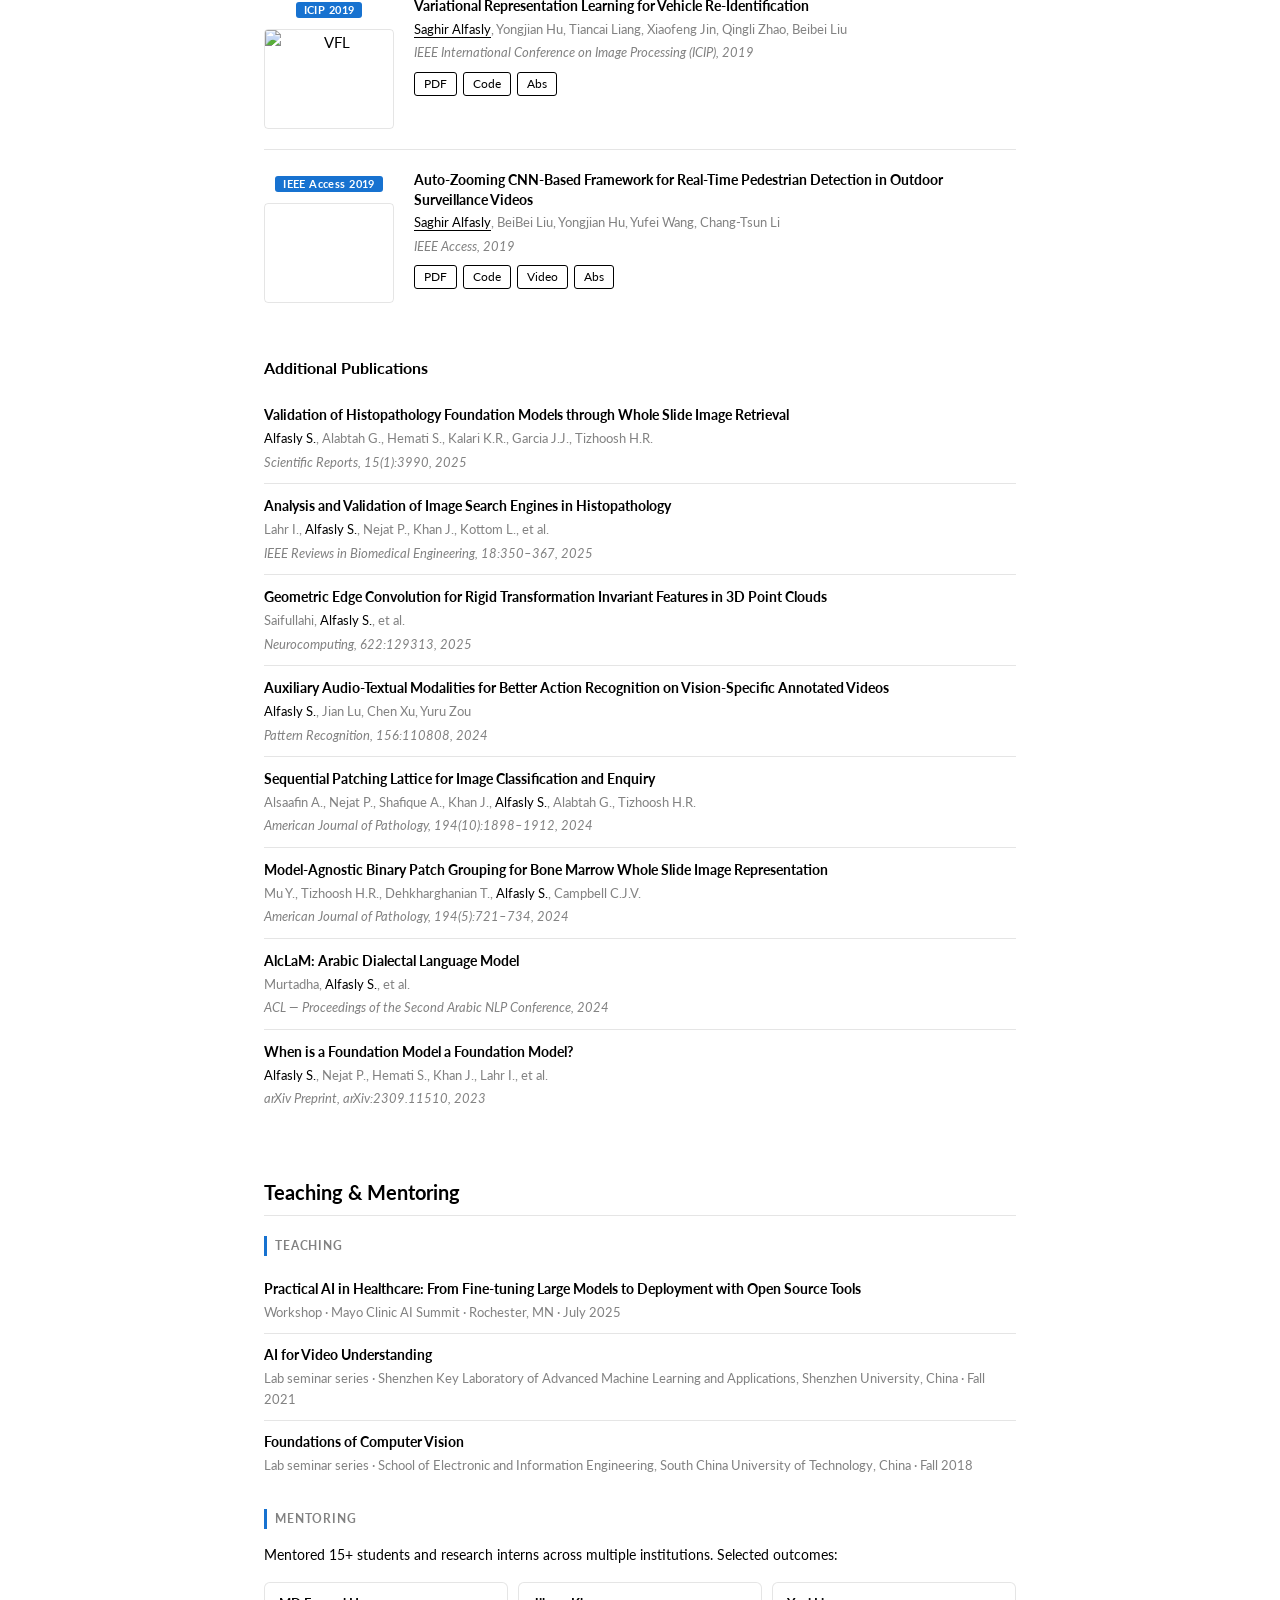
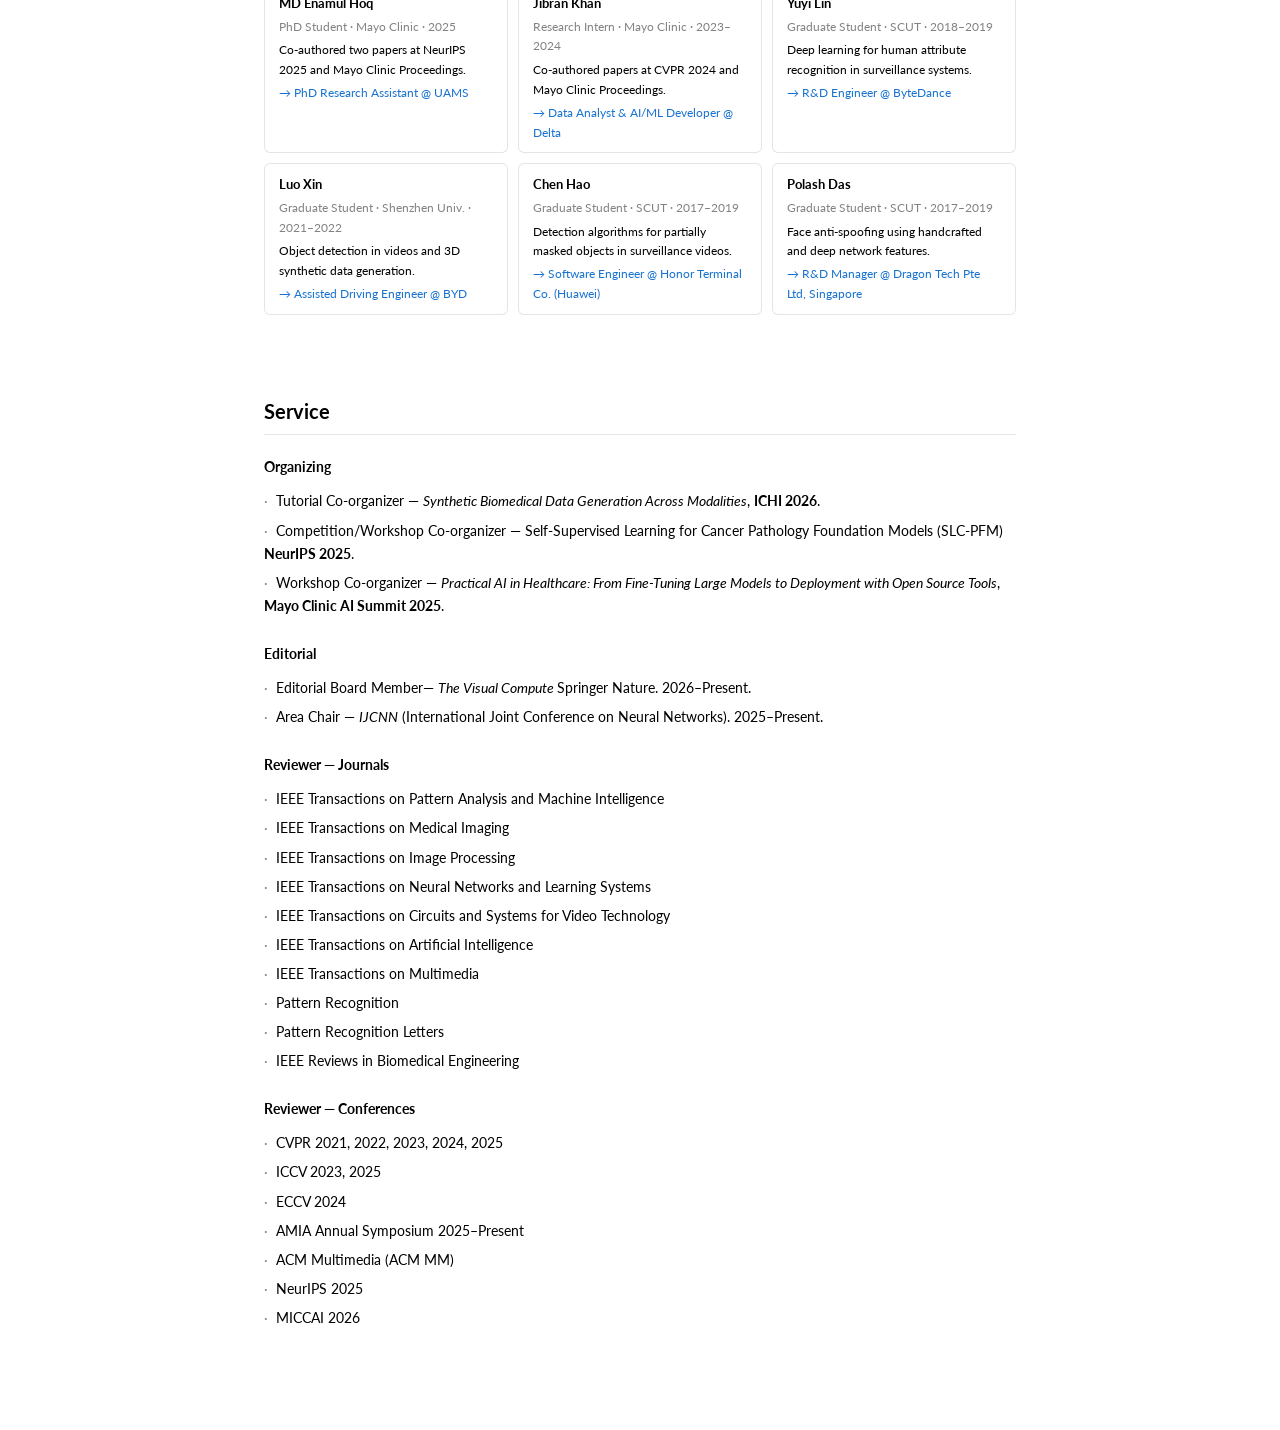
==== commit 78d0526d: "Update index.html" ====
--- a/index.html
+++ b/index.html
@@ -112,7 +112,7 @@
       <tbody>
         <tr>
           <td class="news-date-cell"><span class="news-badge">July 2026</span></td>
-          <td> <strong>NeurIPS</strong> workshop proposal accepted: <em>AI at Scale for Clinical Impact (ASCI): Cancer Pathology Foundation Models</em>.</td>
+          <td> <strong>NeurIPS</strong> workshop proposal accepted: <em>AI at Scale for Clinical Impact (ASCI): Cancer Pathology Foundation Models</em>. [<a href="https://asci.artificialintelligencepathology.org">Website</a>]/</td>
         </tr>
         <tr>
           <td class="news-date-cell"><span class="news-badge">July 2026</span></td>
